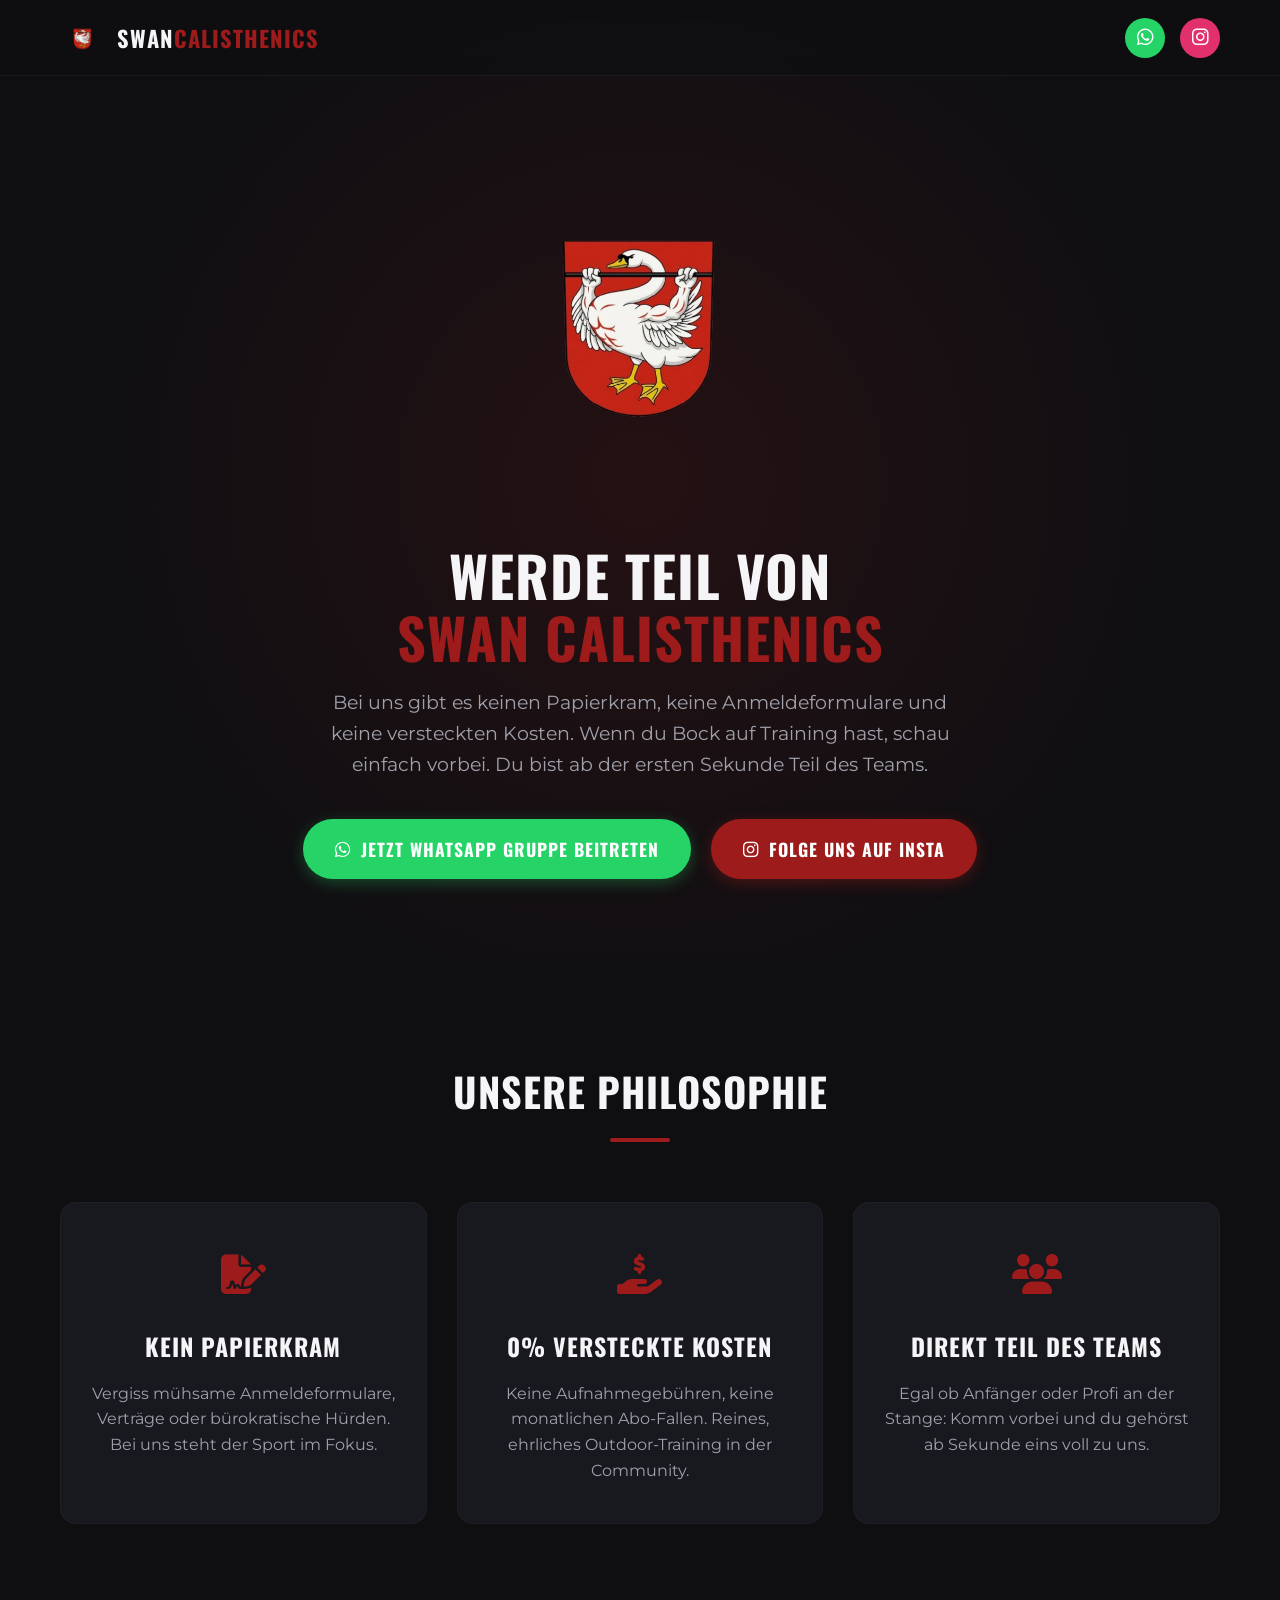
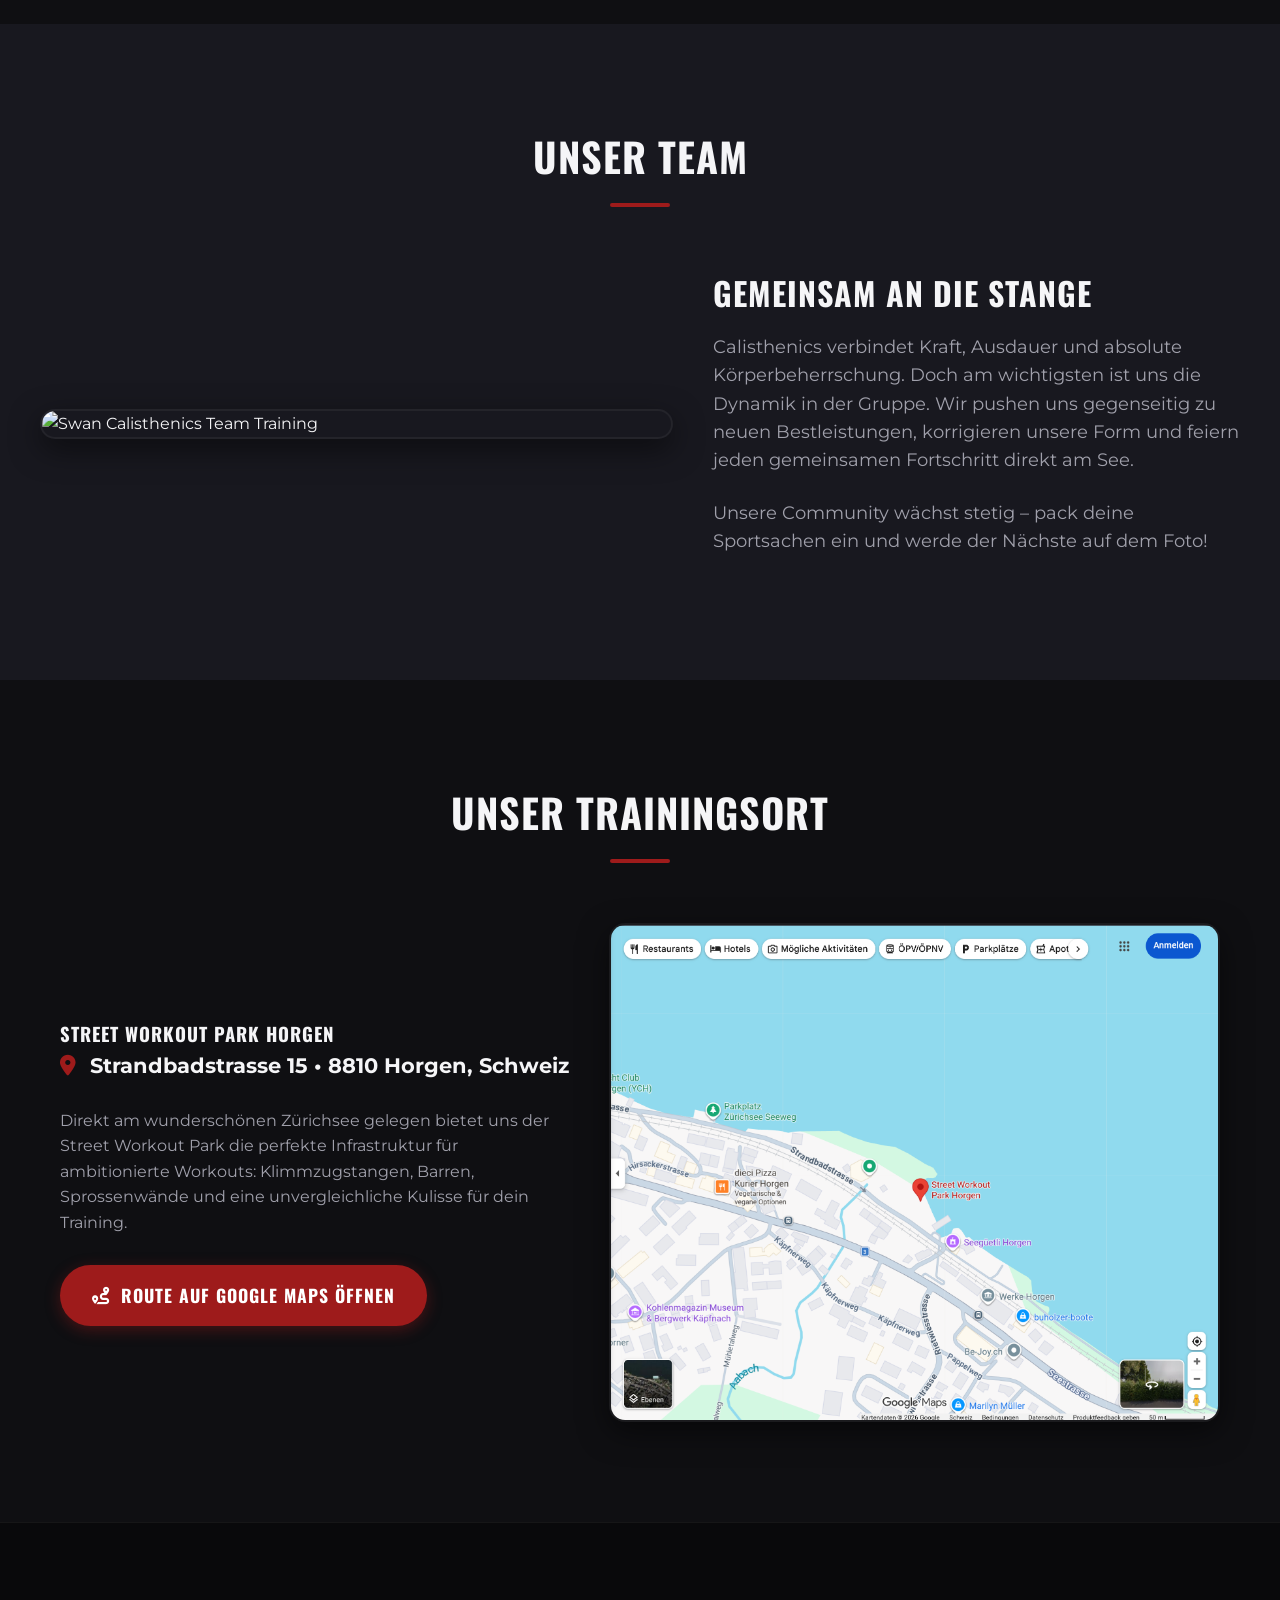
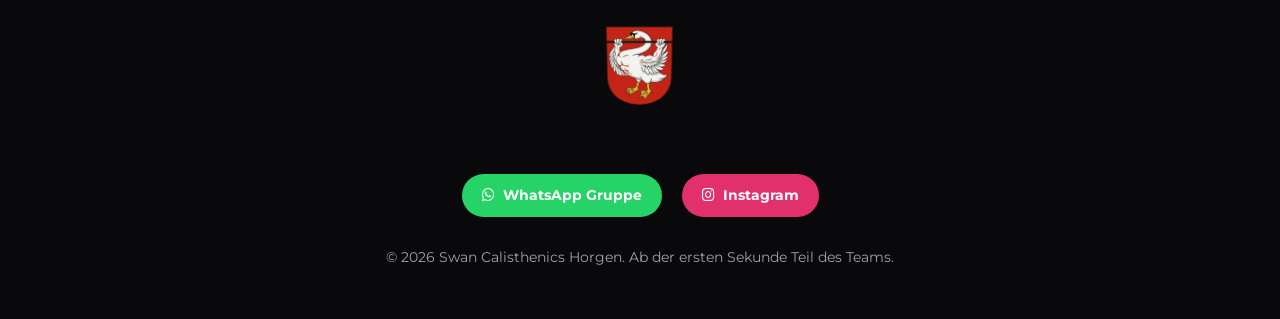
==== index.html @ 33866f47 "neue variante von KI" ====
<!DOCTYPE html>
<html lang="de">
<head>
    <meta charset="UTF-8">
    <meta name="viewport" content="width=device-width, initial-scale=1.0">
    <title>Swan Calisthenics | Horgen</title>

    <!-- Favicons & Manifest -->
    <link rel="icon" type="image/png" href="./favicon/favicon-96x96.png" sizes="96x96" />
    <link rel="icon" type="image/svg+xml" href="./favicon/favicon.svg" />
    <link rel="shortcut icon" href="./favicon/favicon.ico" />
    <link rel="apple-touch-icon" sizes="180x180" href="./favicon/apple-touch-icon.png" />
    <meta name="apple-mobile-web-app-title" content="SwCali" />
    <link rel="manifest" href="./favicon/site.webmanifest" />

    <!-- Google Fonts -->
    <link rel="preconnect" href="https://fonts.googleapis.com">
    <link rel="preconnect" href="https://fonts.gstatic.com" crossorigin>
    <link href="https://fonts.googleapis.com/css2?family=Montserrat:wght@400;700;800&family=Oswald:wght@500;700&display=swap" rel="stylesheet">

    <!-- FontAwesome for Icons -->
    <link rel="stylesheet" href="https://cdnjs.cloudflare.com/ajax/libs/font-awesome/6.4.0/css/all.min.css">

    <style>
        :root {
            --primary: #9e1b1b;
            --primary-dark: #7a1313;
            --bg-dark: #0f0f12;
            --bg-card: #18181f;
            --text-light: #f5f5f7;
            --text-muted: #a0a0ab;
            --accent-green: #25d366;
            --accent-insta: #e1306c;
        }

        * {
            box-sizing: border-box;
            margin: 0;
            padding: 0;
        }

        body {
            font-family: 'Montserrat', sans-serif;
            background-color: var(--bg-dark);
            color: var(--text-light);
            line-height: 1.6;
            overflow-x: hidden;
        }

        h1, h2, h3 {
            font-family: 'Oswald', sans-serif;
            text-transform: uppercase;
            letter-spacing: 1px;
        }

        /* Header / Navbar */
        header {
            position: fixed;
            top: 0;
            width: 100%;
            background-color: rgba(15, 15, 18, 0.95);
            backdrop-filter: blur(10px);
            z-index: 1000;
            border-bottom: 1px solid rgba(255, 255, 255, 0.05);
        }

        .nav-container {
            max-width: 1200px;
            margin: 0 auto;
            padding: 15px 20px;
            display: flex;
            justify-content: space-between;
            align-items: center;
        }

        .logo-area {
            display: flex;
            align-items: center;
            gap: 12px;
            text-decoration: none;
            color: var(--text-light);
        }

        .logo-img {
            height: 45px;
            width: 45px;
            object-fit: contain;
        }

        .logo-text {
            font-size: 1.4rem;
            font-weight: 700;
            font-family: 'Oswald', sans-serif;
            letter-spacing: 1px;
        }

        .logo-text span {
            color: var(--primary);
        }

        .social-quick-links {
            display: flex;
            gap: 15px;
        }

        .quick-btn {
            display: flex;
            align-items: center;
            justify-content: center;
            width: 40px;
            height: 40px;
            border-radius: 50%;
            color: white;
            text-decoration: none;
            font-size: 1.2rem;
            transition: transform 0.3s ease, filter 0.3s ease;
        }

        .quick-btn.wa { background-color: var(--accent-green); }
        .quick-btn.ig { background-color: var(--accent-insta); }

        .quick-btn:hover {
            transform: scale(1.1);
            filter: brightness(1.1);
        }

        /* Hero Section */
        .hero {
            position: relative;
            min-height: 100vh;
            display: flex;
            align-items: center;
            justify-content: center;
            padding: 120px 20px 80px 20px;
            background: radial-gradient(circle at center, rgba(158, 27, 27, 0.15) 0%, rgba(15, 15, 18, 1) 70%);
            text-align: center;
        }

        .hero-content {
            max-width: 900px;
            z-index: 2;
        }

        .hero-logo {
            max-width: 180px;
            margin-bottom: 25px;
            animation: fadeIn 1s ease-out;
        }

        .hero h1 {
            font-size: 3.5rem;
            line-height: 1.1;
            margin-bottom: 20px;
            font-weight: 800;
        }

        .hero h1 span {
            color: var(--primary);
            display: block;
        }

        .hero p {
            font-size: 1.2rem;
            max-width: 650px;
            margin: 0 auto 40px auto;
            color: var(--text-muted);
        }

        .cta-group {
            display: flex;
            flex-wrap: wrap;
            gap: 20px;
            justify-content: center;
        }

        .btn {
            display: inline-flex;
            align-items: center;
            gap: 10px;
            padding: 16px 32px;
            border-radius: 50px;
            font-weight: 700;
            text-transform: uppercase;
            font-family: 'Oswald', sans-serif;
            text-decoration: none;
            transition: all 0.3s ease;
            letter-spacing: 1px;
            font-size: 1.1rem;
        }

        .btn-primary {
            background-color: var(--primary);
            color: white;
            box-shadow: 0 4px 15px rgba(158, 27, 27, 0.4);
        }

        .btn-primary:hover {
            background-color: var(--primary-dark);
            transform: translateY(-2px);
            box-shadow: 0 6px 20px rgba(158, 27, 27, 0.6);
        }

        .btn-whatsapp {
            background-color: var(--accent-green);
            color: white;
            box-shadow: 0 4px 15px rgba(37, 211, 102, 0.3);
        }

        .btn-whatsapp:hover {
            background-color: #20ba56;
            transform: translateY(-2px);
            box-shadow: 0 6px 20px rgba(37, 211, 102, 0.5);
        }

        /* Philosophy / No Bullshit Section */
        .philosophy {
            max-width: 1200px;
            margin: 0 auto;
            padding: 100px 20px;
        }

        .section-title {
            text-align: center;
            font-size: 2.5rem;
            margin-bottom: 60px;
            position: relative;
        }

        .section-title::after {
            content: '';
            display: block;
            width: 60px;
            height: 4px;
            background-color: var(--primary);
            margin: 15px auto 0 auto;
            border-radius: 2px;
        }

        .grid-3 {
            display: grid;
            grid-template-columns: repeat(auto-fit, minmax(300px, 1fr));
            gap: 30px;
        }

        .card {
            background-color: var(--bg-card);
            padding: 40px 30px;
            border-radius: 16px;
            border: 1px solid rgba(255, 255, 255, 0.03);
            text-align: center;
            transition: transform 0.3s ease, border-color 0.3s ease;
        }

        .card:hover {
            transform: translateY(-5px);
            border-color: rgba(158, 27, 27, 0.3);
        }

        .card-icon {
            font-size: 2.5rem;
            color: var(--primary);
            margin-bottom: 20px;
        }

        .card h3 {
            font-size: 1.5rem;
            margin-bottom: 15px;
        }

        .card p {
            color: var(--text-muted);
        }

        /* Team Section */
        .team-section {
            background-color: var(--bg-card);
            padding: 100px 20px;
        }

        .team-container {
            max-width: 1200px;
            margin: 0 auto;
        }

        .team-wrapper {
            display: grid;
            grid-template-columns: 1fr;
            gap: 40px;
            align-items: center;
        }

        @media (min-width: 768px) {
            .team-wrapper {
                grid-template-columns: 1.2fr 1fr;
            }
        }

        .team-image-container {
            border-radius: 16px;
            overflow: hidden;
            box-shadow: 0 10px 30px rgba(0,0,0,0.5);
            border: 2px solid rgba(255,255,255,0.05);
        }

        .team-image {
            width: 100%;
            height: auto;
            display: block;
            transition: transform 0.5s ease;
        }

        .team-image-container:hover .team-image {
            transform: scale(1.02);
        }

        .team-info h3 {
            font-size: 2rem;
            margin-bottom: 15px;
            color: var(--text-light);
        }

        .team-info p {
            color: var(--text-muted);
            margin-bottom: 25px;
            font-size: 1.1rem;
        }

        /* Location Section */
        .location-section {
            max-width: 1200px;
            margin: 0 auto;
            padding: 100px 20px;
        }

        .location-wrapper {
            display: grid;
            grid-template-columns: 1fr;
            gap: 40px;
            align-items: center;
        }

        @media (min-width: 768px) {
            .location-wrapper {
                grid-template-columns: 1fr 1.2fr;
            }
        }

        .location-info .address {
            font-size: 1.3rem;
            margin-bottom: 25px;
            font-weight: 700;
            color: var(--text-light);
        }

        .location-info p {
            color: var(--text-muted);
            margin-bottom: 30px;
        }

        .map-container {
            border-radius: 16px;
            overflow: hidden;
            box-shadow: 0 10px 30px rgba(0,0,0,0.5);
            border: 2px solid rgba(255,255,255,0.05);
        }

        .map-img {
            width: 100%;
            height: auto;
            display: block;
        }

        /* Footer */
        footer {
            background-color: #09090b;
            padding: 50px 20px;
            text-align: center;
            border-top: 1px solid rgba(255, 255, 255, 0.05);
        }

        .footer-content {
            max-width: 600px;
            margin: 0 auto;
        }

        .footer-logo {
            max-width: 80px;
            margin-bottom: 20px;
        }

        .footer-socials {
            display: flex;
            justify-content: center;
            gap: 20px;
            margin-bottom: 30px;
        }

        .footer-social-btn {
            display: inline-flex;
            align-items: center;
            gap: 8px;
            padding: 10px 20px;
            border-radius: 30px;
            color: white;
            text-decoration: none;
            font-weight: 700;
            font-size: 0.9rem;
            transition: transform 0.3s ease;
        }

        .footer-social-btn.wa { background-color: var(--accent-green); }
        .footer-social-btn.ig { background-color: var(--accent-insta); }

        .footer-social-btn:hover {
            transform: translateY(-3px);
        }

        .copy {
            font-size: 0.85rem;
            color: var(--text-muted);
        }

        /* Animations */
        @keyframes fadeIn {
            from { opacity: 0; transform: translateY(20px); }
            to { opacity: 1; transform: translateY(0); }
        }

        /* Responsive Fixes */
        @media (max-width: 768px) {
            .hero h1 { font-size: 2.5rem; }
            .section-title { font-size: 2rem; }
        }
    </style>
</head>
<body>

<!-- Header -->
<header>
    <div class="nav-container">
        <a href="#" class="logo-area">
            <img src="logo.png" alt="Swan Calisthenics Logo" class="logo-img">
            <div class="logo-text">SWAN<span>CALISTHENICS</span></div>
        </a>
        <div class="social-quick-links">
            <a href="https://chat.whatsapp.com/Lu1Yxhse5a75IWVzupbcaQ?mode=gi_t" target="_blank" class="quick-btn wa" title="WhatsApp Gruppe"><i class="fab fa-whatsapp"></i></a>
            <a href="https://www.instagram.com/swancalisthenics/" target="_blank" class="quick-btn ig" title="Instagram"><i class="fab fa-instagram"></i></a>
        </div>
    </div>
</header>

<!-- Hero Section -->
<section class="hero">
    <div class="hero-content">
        <img src="logo.png" alt="Swan Calisthenics Big Logo" class="hero-logo">
        <h1>WERDE TEIL VON <span>SWAN CALISTHENICS</span></h1>
        <p>Bei uns gibt es keinen Papierkram, keine Anmeldeformulare und keine versteckten Kosten. Wenn du Bock auf Training hast, schau einfach vorbei. Du bist ab der ersten Sekunde Teil des Teams.</p>
        <div class="cta-group">
            <a href="https://chat.whatsapp.com/Lu1Yxhse5a75IWVzupbcaQ?mode=gi_t" target="_blank" class="btn btn-whatsapp">
                <i class="fab fa-whatsapp"></i> Jetzt WhatsApp Gruppe beitreten
            </a>
            <a href="https://www.instagram.com/swancalisthenics/" target="_blank" class="btn btn-primary">
                <i class="fab fa-instagram"></i> Folge uns auf Insta
            </a>
        </div>
    </div>
</section>

<!-- Philosophy Cards -->
<section class="philosophy">
    <h2 class="section-title">Unsere Philosophie</h2>
    <div class="grid-3">
        <div class="card">
            <div class="card-icon"><i class="fas fa-file-signature"></i></div>
            <h3>Kein Papierkram</h3>
            <p>Vergiss mühsame Anmeldeformulare, Verträge oder bürokratische Hürden. Bei uns steht der Sport im Fokus.</p>
        </div>
        <div class="card">
            <div class="card-icon"><i class="fas fa-hand-holding-usd"></i></div>
            <h3>0% Versteckte Kosten</h3>
            <p>Keine Aufnahmegebühren, keine monatlichen Abo-Fallen. Reines, ehrliches Outdoor-Training in der Community.</p>
        </div>
        <div class="card">
            <div class="card-icon"><i class="fas fa-users"></i></div>
            <h3>Direkt Teil des Teams</h3>
            <p>Egal ob Anfänger oder Profi an der Stange: Komm vorbei und du gehörst ab Sekunde eins voll zu uns.</p>
        </div>
    </div>
</section>

<!-- Team Section -->
<section class="team-section">
    <div class="team-container">
        <h2 class="section-title">Unser Team</h2>
        <div class="wrapper team-wrapper">
            <div class="team-image-container">
                <img src="team.jpg" alt="Swan Calisthenics Team Training" class="team-image">
            </div>
            <div class="team-info">
                <h3>Gemeinsam an die Stange</h3>
                <p>Calisthenics verbindet Kraft, Ausdauer und absolute Körperbeherrschung. Doch am wichtigsten ist uns die Dynamik in der Gruppe. Wir pushen uns gegenseitig zu neuen Bestleistungen, korrigieren unsere Form und feiern jeden gemeinsamen Fortschritt direkt am See.</p>
                <p>Unsere Community wächst stetig – pack deine Sportsachen ein und werde der Nächste auf dem Foto!</p>
            </div>
        </div>
    </div>
</section>

<!-- Location Section -->
<section class="location-section">
    <h2 class="section-title">Unser Trainingsort</h2>
    <div class="wrapper location-wrapper">
        <div class="location-info">
            <h3>Street Workout Park Horgen</h3>
            <div class="address">
                <i class="fas fa-map-marker-alt" style="color: var(--primary); margin-right: 8px;"></i>
                Strandbadstrasse 15 &bull; 8810 Horgen, Schweiz
            </div>
            <p>Direkt am wunderschönen Zürichsee gelegen bietet uns der Street Workout Park die perfekte Infrastruktur für ambitionierte Workouts: Klimmzugstangen, Barren, Sprossenwände und eine unvergleichliche Kulisse für dein Training.</p>
            <a href="https://www.google.com/maps/place/Street+Workout+Park+Horgen/@47.2541732,8.6165958,17z/data=!4m15!1m8!3m7!1s0x479aaf3b1b62aa53:0xa64a71ccf0b4c877!2sStrandbadstrasse+15,+8810+Horgen!3b1!8m2!3d47.2541732!4d8.6191707!16s%2Fg%2F11l5ctrt_m!3m5!1s0x479aaf08d4d55a3b:0x863b5656ab24df11!8m2!3d47.2547179!4d8.618362!16s%2Fg%2F11p0zz1dj7?entry=ttu&g_ep=EgoyMDI2MDYwMS4wIKXMDSoASAFQAw%3D%3D" target="_blank" class="btn btn-primary">
                <i class="fas fa-route"></i> Route auf Google Maps öffnen
            </a>
        </div>
        <div class="map-container">
            <img src="standort.png" alt="Street Workout Park Horgen Map Standort" class="map-img">
        </div>
    </div>
</section>

<!-- Footer -->
<footer>
    <div class="footer-content">
        <img src="logo.png" alt="Swan Calisthenics Footer Logo" class="footer-logo">
        <div class="footer-socials">
            <a href="https://chat.whatsapp.com/Lu1Yxhse5a75IWVzupbcaQ?mode=gi_t" target="_blank" class="footer-social-btn wa">
                <i class="fab fa-whatsapp"></i> WhatsApp Gruppe
            </a>
            <a href="https://www.instagram.com/swancalisthenics/" target="_blank" class="footer-social-btn ig">
                <i class="fab fa-instagram"></i> Instagram
            </a>
        </div>
        <p class="copy">&copy; 2026 Swan Calisthenics Horgen. Ab der ersten Sekunde Teil des Teams.</p>
    </div>
</footer>

</body>
</html>
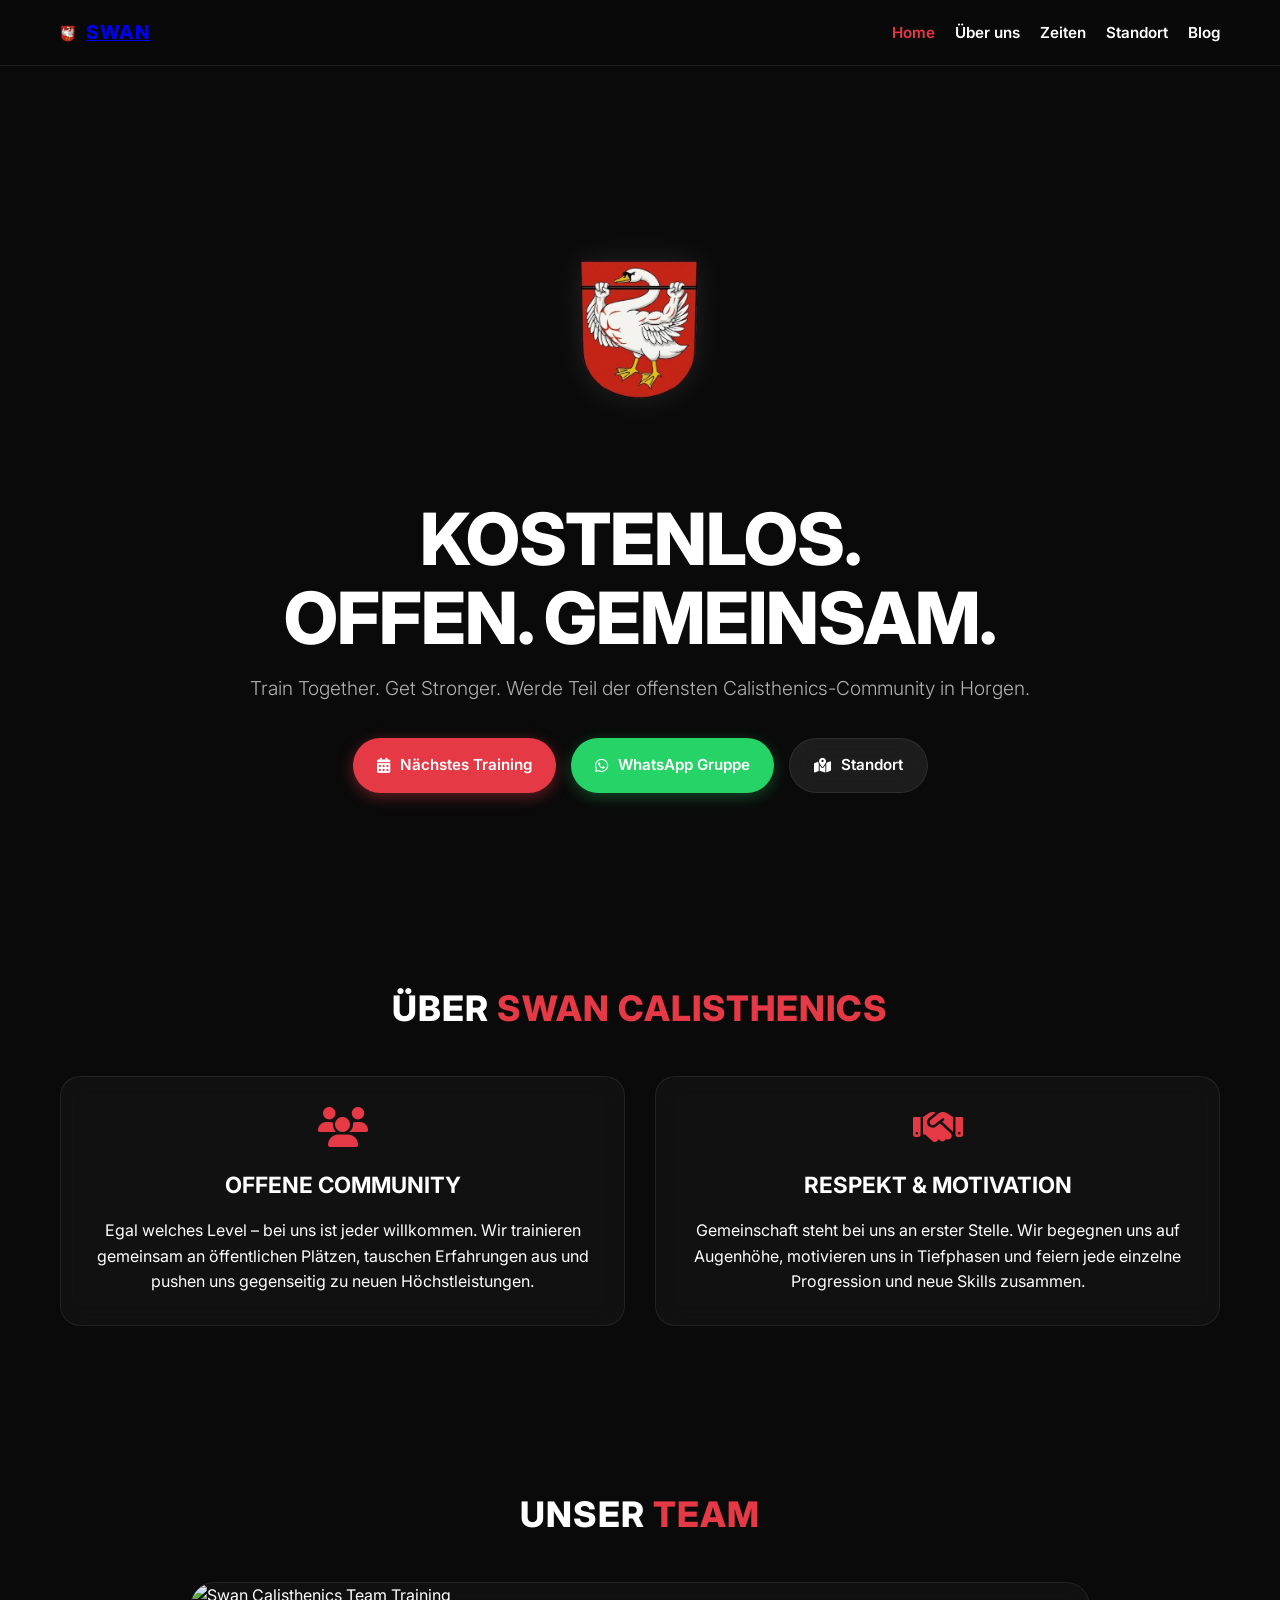
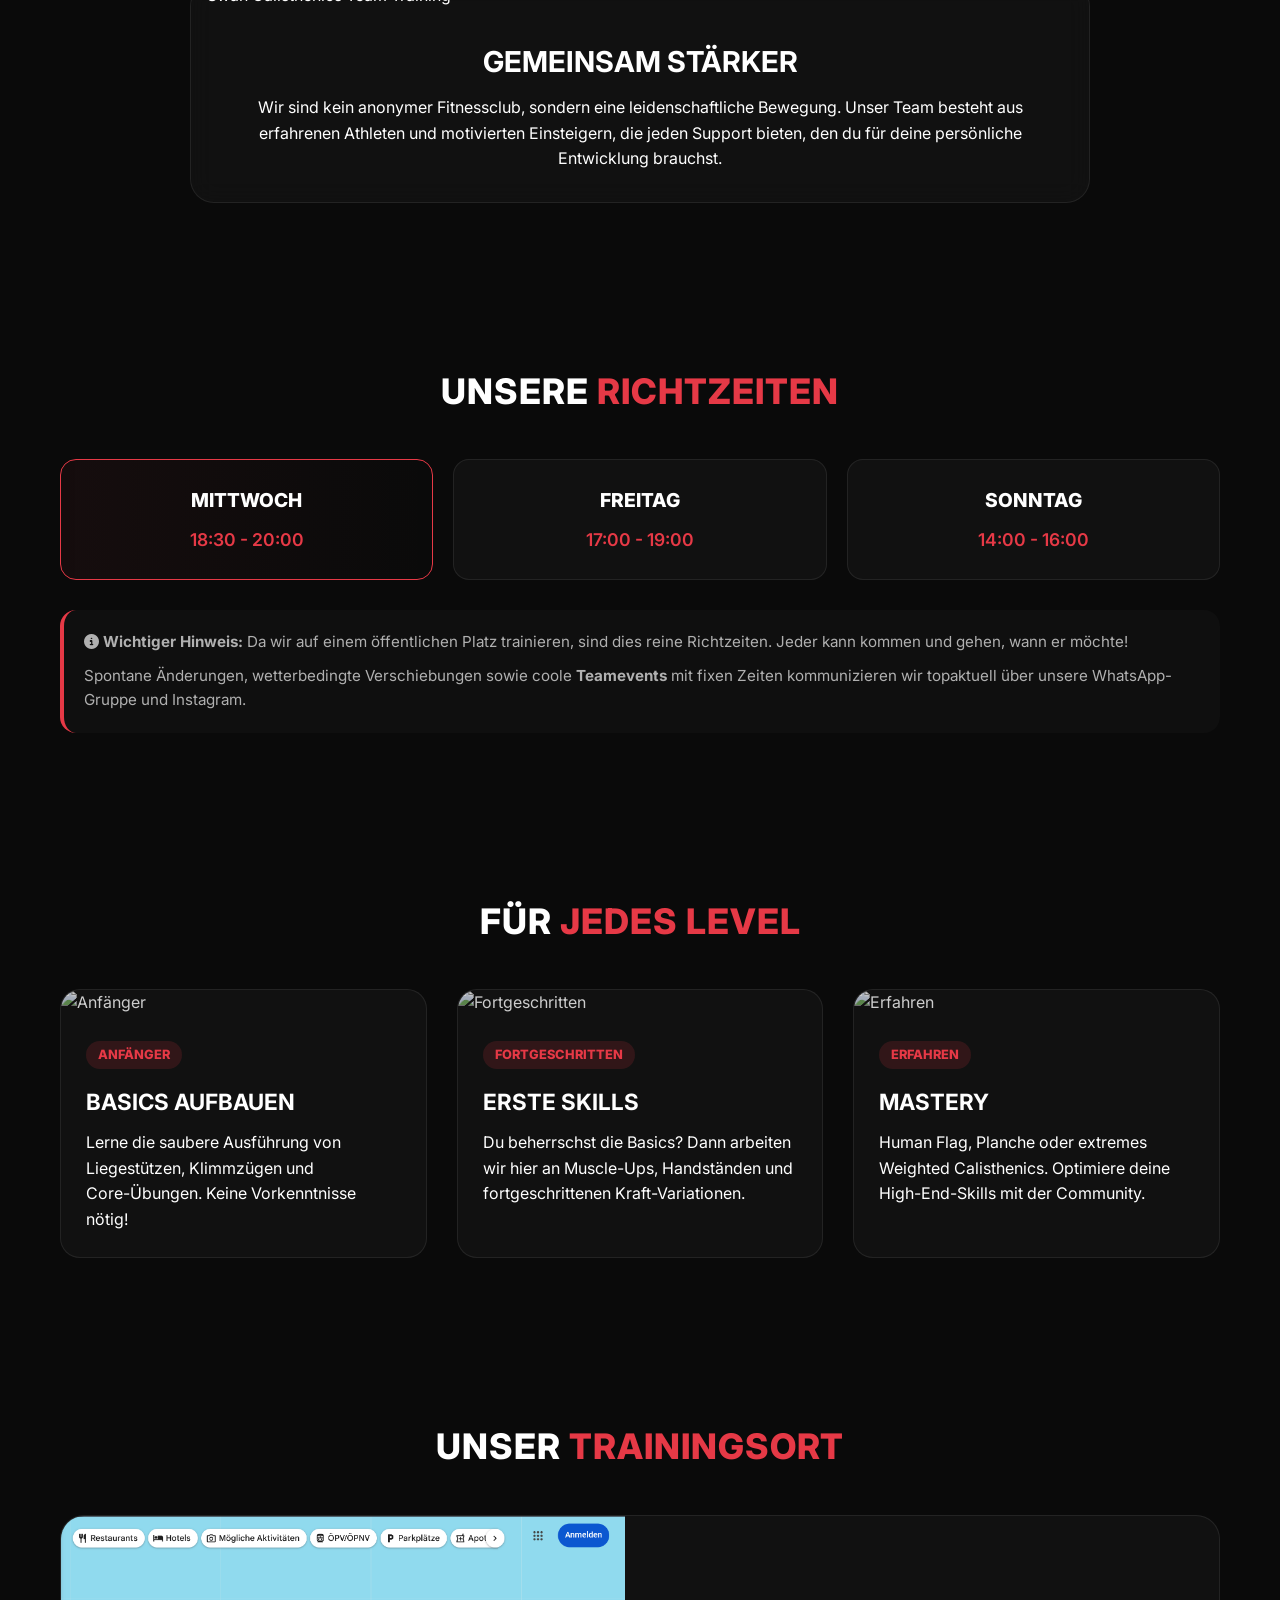
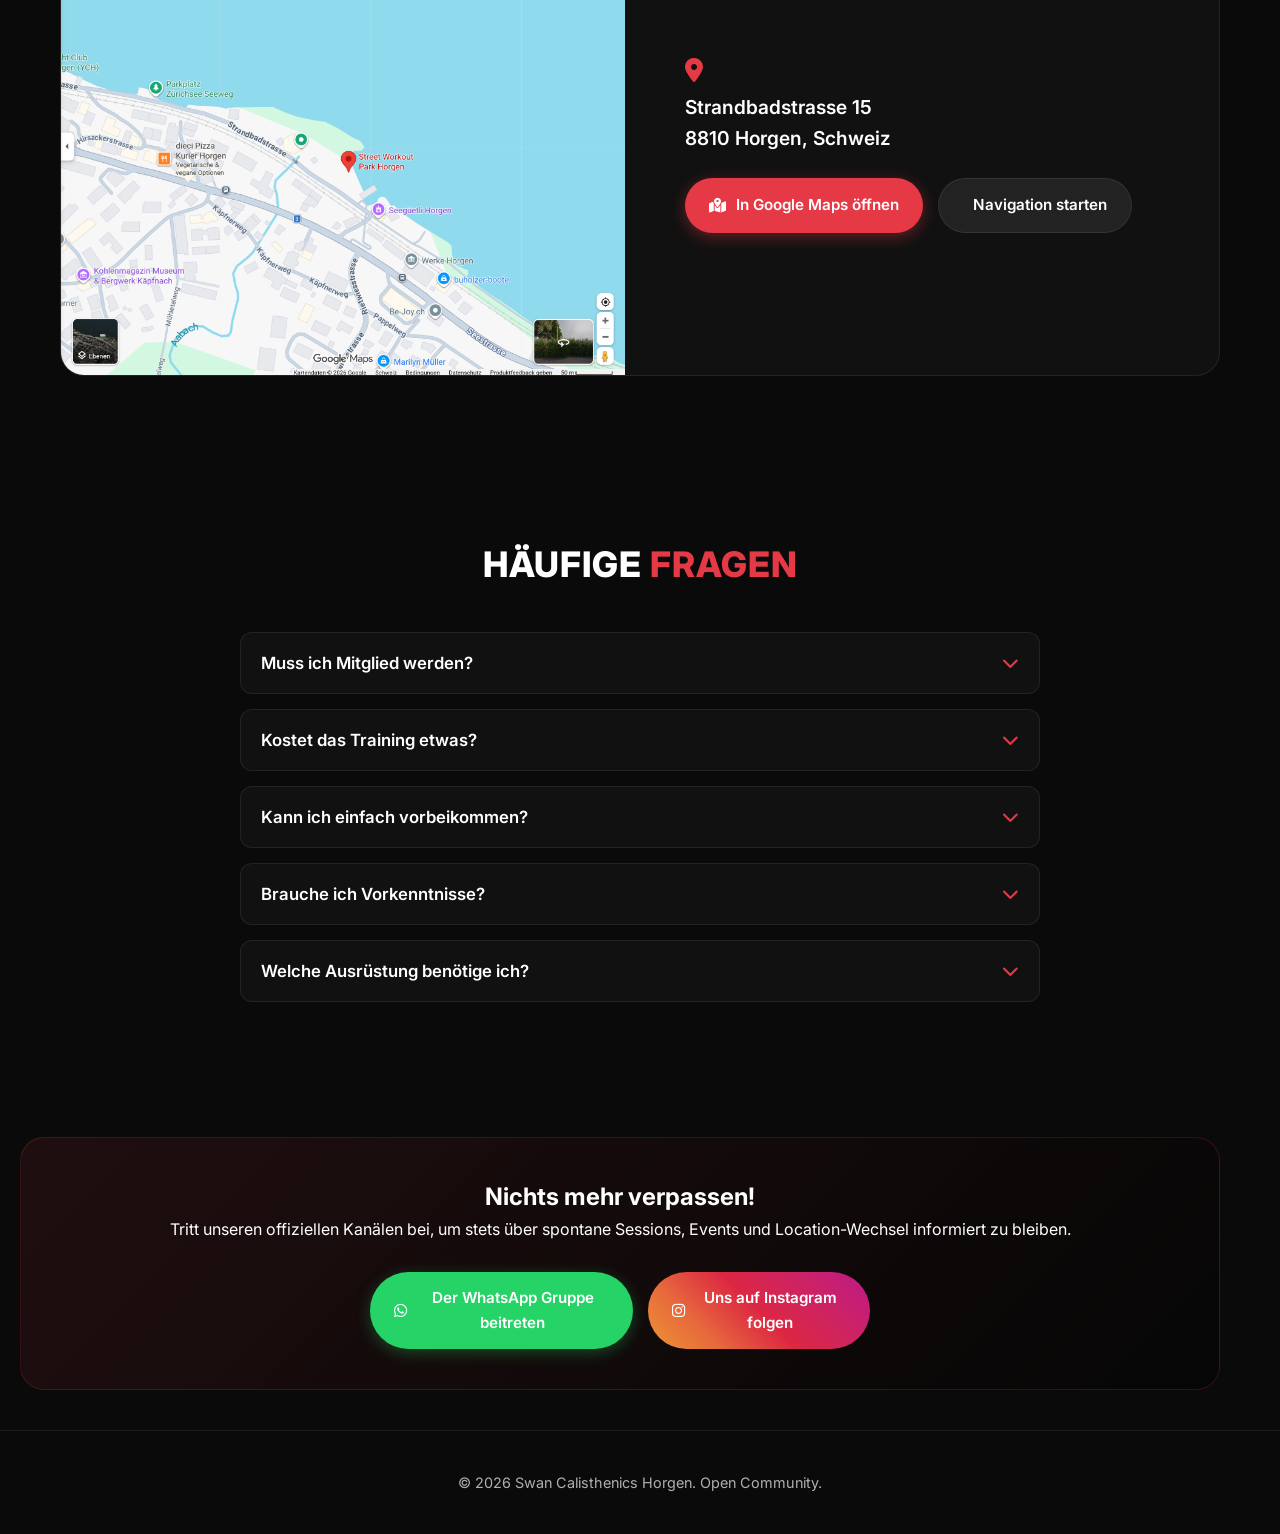
==== commit 2ccf3cbf: "neue variante von KI dieses mal mit einem ausgefeilten Prompt" ====
--- a/index.html
+++ b/index.html
@@ -4,8 +4,10 @@
     <meta charset="UTF-8">
     <meta name="viewport" content="width=device-width, initial-scale=1.0">
     <title>Swan Calisthenics | Horgen</title>
-
-    <!-- Favicons & Manifest -->
+    <!-- Google Fonts & FontAwesome Icons -->
+    <link href="https://fonts.googleapis.com/css2?family=Inter:wght@300;400;600;800&display=swap" rel="stylesheet">
+    <link rel="stylesheet" href="https://cdnjs.cloudflare.com/ajax/libs/font-awesome/6.4.0/css/all.min.css">
+    <title>Swan Calisthenics | Dein Outdoor-Training</title>
     <link rel="icon" type="image/png" href="./favicon/favicon-96x96.png" sizes="96x96" />
     <link rel="icon" type="image/svg+xml" href="./favicon/favicon.svg" />
     <link rel="shortcut icon" href="./favicon/favicon.ico" />
@@ -13,534 +15,892 @@
     <meta name="apple-mobile-web-app-title" content="SwCali" />
     <link rel="manifest" href="./favicon/site.webmanifest" />
 
-    <!-- Google Fonts -->
-    <link rel="preconnect" href="https://fonts.googleapis.com">
-    <link rel="preconnect" href="https://fonts.gstatic.com" crossorigin>
-    <link href="https://fonts.googleapis.com/css2?family=Montserrat:wght@400;700;800&family=Oswald:wght@500;700&display=swap" rel="stylesheet">
-
-    <!-- FontAwesome for Icons -->
-    <link rel="stylesheet" href="https://cdnjs.cloudflare.com/ajax/libs/font-awesome/6.4.0/css/all.min.css">
-
     <style>
         :root {
-            --primary: #9e1b1b;
-            --primary-dark: #7a1313;
-            --bg-dark: #0f0f12;
-            --bg-card: #18181f;
-            --text-light: #f5f5f7;
-            --text-muted: #a0a0ab;
-            --accent-green: #25d366;
-            --accent-insta: #e1306c;
+            --bg-dark: #0a0a0a;
+            --bg-card: rgba(255, 255, 255, 0.03);
+            --border-glass: rgba(255, 255, 255, 0.08);
+            --accent-red: #e63946;
+            --accent-red-hover: #ff4d5a;
+            --text-light: #ffffff;
+            --text-gray: #b0b0b0;
+            --glass-blur: blur(12px);
         }
 
         * {
-            box-sizing: border-box;
             margin: 0;
             padding: 0;
+            box-sizing: border-box;
+            font-family: 'Inter', sans-serif;
+            scroll-behavior: smooth;
+            -webkit-tap-highlight-color: transparent;
         }
 
         body {
-            font-family: 'Montserrat', sans-serif;
             background-color: var(--bg-dark);
             color: var(--text-light);
             line-height: 1.6;
             overflow-x: hidden;
         }
 
-        h1, h2, h3 {
-            font-family: 'Oswald', sans-serif;
-            text-transform: uppercase;
-            letter-spacing: 1px;
-        }
-
-        /* Header / Navbar */
-        header {
+        /* --- STICKY NAVIGATION --- */
+        .navbar {
             position: fixed;
             top: 0;
             width: 100%;
-            background-color: rgba(15, 15, 18, 0.95);
-            backdrop-filter: blur(10px);
             z-index: 1000;
-            border-bottom: 1px solid rgba(255, 255, 255, 0.05);
+            background: rgba(10, 10, 10, 0.75);
+            backdrop-filter: var(--glass-blur);
+            -webkit-backdrop-filter: var(--glass-blur);
+            border-bottom: 1px solid var(--border-glass);
+            transition: all 0.3s ease;
         }
 
         .nav-container {
+            display: flex;
+            justify-content: space-between;
+            align-items: center;
+            padding: 15px 20px;
             max-width: 1200px;
             margin: 0 auto;
-            padding: 15px 20px;
-            display: flex;
-            justify-content: space-between;
+        }
+
+        .nav-logo {
+            display: flex;
             align-items: center;
-        }
-
-        .logo-area {
-            display: flex;
-            align-items: center;
-            gap: 12px;
+            gap: 10px;
+            font-weight: 800;
+            font-size: 1.2rem;
+            letter-spacing: 1px;
+            text-transform: uppercase;
+        }
+
+        .nav-logo img {
+            height: 35px;
+            width: auto;
+        }
+
+        .nav-menu {
+            display: flex;
+            gap: 20px;
+            list-style: none;
+        }
+
+        .nav-menu a {
+            color: var(--text-light);
             text-decoration: none;
-            color: var(--text-light);
-        }
-
-        .logo-img {
-            height: 45px;
-            width: 45px;
-            object-fit: contain;
-        }
-
-        .logo-text {
-            font-size: 1.4rem;
-            font-weight: 700;
-            font-family: 'Oswald', sans-serif;
+            font-size: 0.95rem;
+            font-weight: 600;
+            transition: color 0.3s;
+        }
+
+        .nav-menu a:hover, .nav-menu a.active {
+            color: var(--accent-red);
+        }
+
+        /* Mobil-Menu Toggle */
+        .menu-toggle {
+            display: none;
+            font-size: 1.5rem;
+            cursor: pointer;
+        }
+
+        /* --- GLOBAL BENEFITS / LAYOUT --- */
+        section {
+            padding: 80px 20px;
+            max-width: 1200px;
+            margin: 0 auto;
+        }
+
+        .section-title {
+            font-size: 2.2rem;
+            font-weight: 800;
+            text-transform: uppercase;
+            text-align: center;
+            margin-bottom: 40px;
             letter-spacing: 1px;
         }
 
-        .logo-text span {
-            color: var(--primary);
-        }
-
-        .social-quick-links {
-            display: flex;
-            gap: 15px;
-        }
-
-        .quick-btn {
-            display: flex;
+        .section-title span {
+            color: var(--accent-red);
+        }
+
+        /* Buttons */
+        .btn {
+            display: inline-flex;
             align-items: center;
             justify-content: center;
-            width: 40px;
-            height: 40px;
-            border-radius: 50%;
+            gap: 10px;
+            padding: 14px 24px;
+            border-radius: 50px;
+            font-weight: 600;
+            text-decoration: none;
+            transition: all 0.3s ease;
+            font-size: 0.95rem;
+            border: none;
+            cursor: pointer;
+            width: 100%; /* Mobile First */
+        }
+
+        @media (min-width: 768px) {
+            .btn { width: auto; }
+        }
+
+        .btn-primary {
+            background: var(--accent-red);
             color: white;
-            text-decoration: none;
-            font-size: 1.2rem;
-            transition: transform 0.3s ease, filter 0.3s ease;
-        }
-
-        .quick-btn.wa { background-color: var(--accent-green); }
-        .quick-btn.ig { background-color: var(--accent-insta); }
-
-        .quick-btn:hover {
-            transform: scale(1.1);
-            filter: brightness(1.1);
-        }
-
-        /* Hero Section */
+            box-shadow: 0 4px 15px rgba(230, 57, 70, 0.4);
+        }
+
+        .btn-primary:hover {
+            background: var(--accent-red-hover);
+            transform: translateY(-2px);
+        }
+
+        .btn-secondary {
+            background: rgba(255, 255, 255, 0.08);
+            color: white;
+            border: 1px solid var(--border-glass);
+            backdrop-filter: var(--glass-blur);
+        }
+
+        .btn-secondary:hover {
+            background: rgba(255, 255, 255, 0.15);
+            transform: translateY(-2px);
+        }
+
+        .btn-whatsapp {
+            background: #25D366;
+            color: white;
+            box-shadow: 0 4px 15px rgba(37, 211, 102, 0.3);
+        }
+        .btn-whatsapp:hover {
+            background: #20ba5a;
+            transform: translateY(-2px);
+        }
+
+        /* --- HERO SECTION --- */
         .hero {
             position: relative;
             min-height: 100vh;
             display: flex;
             align-items: center;
             justify-content: center;
-            padding: 120px 20px 80px 20px;
-            background: radial-gradient(circle at center, rgba(158, 27, 27, 0.15) 0%, rgba(15, 15, 18, 1) 70%);
             text-align: center;
+            padding: 120px 20px 60px 20px;
+            background: linear-gradient(rgba(10,10,10,0.6), rgba(10,10,10,0.9)), url('training-bg.jpg') center/cover no-repeat fixed;
         }
 
         .hero-content {
-            max-width: 900px;
+            max-width: 800px;
             z-index: 2;
         }
 
         .hero-logo {
-            max-width: 180px;
-            margin-bottom: 25px;
-            animation: fadeIn 1s ease-out;
+            max-width: 140px;
+            height: auto;
+            margin-bottom: 20px;
+            filter: drop-shadow(0 0 15px rgba(255,255,255,0.1));
         }
 
         .hero h1 {
-            font-size: 3.5rem;
+            font-size: 2.8rem;
+            font-weight: 800;
+            text-transform: uppercase;
             line-height: 1.1;
-            margin-bottom: 20px;
-            font-weight: 800;
-        }
-
-        .hero h1 span {
-            color: var(--primary);
-            display: block;
+            margin-bottom: 15px;
+            letter-spacing: -1px;
         }
 
         .hero p {
             font-size: 1.2rem;
-            max-width: 650px;
-            margin: 0 auto 40px auto;
-            color: var(--text-muted);
-        }
-
-        .cta-group {
-            display: flex;
-            flex-wrap: wrap;
-            gap: 20px;
-            justify-content: center;
-        }
-
-        .btn {
-            display: inline-flex;
-            align-items: center;
-            gap: 10px;
-            padding: 16px 32px;
-            border-radius: 50px;
-            font-weight: 700;
-            text-transform: uppercase;
-            font-family: 'Oswald', sans-serif;
-            text-decoration: none;
-            transition: all 0.3s ease;
-            letter-spacing: 1px;
-            font-size: 1.1rem;
-        }
-
-        .btn-primary {
-            background-color: var(--primary);
-            color: white;
-            box-shadow: 0 4px 15px rgba(158, 27, 27, 0.4);
-        }
-
-        .btn-primary:hover {
-            background-color: var(--primary-dark);
-            transform: translateY(-2px);
-            box-shadow: 0 6px 20px rgba(158, 27, 27, 0.6);
-        }
-
-        .btn-whatsapp {
-            background-color: var(--accent-green);
-            color: white;
-            box-shadow: 0 4px 15px rgba(37, 211, 102, 0.3);
-        }
-
-        .btn-whatsapp:hover {
-            background-color: #20ba56;
-            transform: translateY(-2px);
-            box-shadow: 0 6px 20px rgba(37, 211, 102, 0.5);
-        }
-
-        /* Philosophy / No Bullshit Section */
-        .philosophy {
-            max-width: 1200px;
+            color: var(--text-gray);
+            margin-bottom: 35px;
+            font-weight: 300;
+        }
+
+        .hero-ctas {
+            display: flex;
+            flex-direction: column;
+            gap: 15px;
+            width: 100%;
+            max-width: 400px;
             margin: 0 auto;
-            padding: 100px 20px;
-        }
-
-        .section-title {
-            text-align: center;
-            font-size: 2.5rem;
-            margin-bottom: 60px;
-            position: relative;
-        }
-
-        .section-title::after {
-            content: '';
-            display: block;
-            width: 60px;
-            height: 4px;
-            background-color: var(--primary);
-            margin: 15px auto 0 auto;
-            border-radius: 2px;
-        }
-
-        .grid-3 {
-            display: grid;
-            grid-template-columns: repeat(auto-fit, minmax(300px, 1fr));
-            gap: 30px;
-        }
-
-        .card {
-            background-color: var(--bg-card);
-            padding: 40px 30px;
-            border-radius: 16px;
-            border: 1px solid rgba(255, 255, 255, 0.03);
-            text-align: center;
-            transition: transform 0.3s ease, border-color 0.3s ease;
-        }
-
-        .card:hover {
-            transform: translateY(-5px);
-            border-color: rgba(158, 27, 27, 0.3);
-        }
-
-        .card-icon {
-            font-size: 2.5rem;
-            color: var(--primary);
-            margin-bottom: 20px;
-        }
-
-        .card h3 {
-            font-size: 1.5rem;
-            margin-bottom: 15px;
-        }
-
-        .card p {
-            color: var(--text-muted);
-        }
-
-        /* Team Section */
-        .team-section {
-            background-color: var(--bg-card);
-            padding: 100px 20px;
-        }
-
-        .team-container {
-            max-width: 1200px;
-            margin: 0 auto;
-        }
-
-        .team-wrapper {
+        }
+
+        @media (min-width: 768px) {
+            .hero h1 { font-size: 4.5rem; }
+            .hero-ctas {
+                flex-direction: row;
+                max-width: 100%;
+                justify-content: center;
+            }
+        }
+
+        /* --- ÜBER UNS --- */
+        .about-grid {
             display: grid;
             grid-template-columns: 1fr;
-            gap: 40px;
-            align-items: center;
+            gap: 30px;
+        }
+
+        .about-card {
+            background: var(--bg-card);
+            border: 1px solid var(--border-glass);
+            border-radius: 20px;
+            padding: 30px;
+            backdrop-filter: var(--glass-blur);
+            -webkit-backdrop-filter: var(--glass-blur);
+            text-align: center;
+        }
+
+        .about-card i {
+            font-size: 2.5rem;
+            color: var(--accent-red);
+            margin-bottom: 20px;
+        }
+
+        .about-card h3 {
+            font-size: 1.4rem;
+            margin-bottom: 15px;
+            text-transform: uppercase;
         }
 
         @media (min-width: 768px) {
-            .team-wrapper {
-                grid-template-columns: 1.2fr 1fr;
-            }
-        }
-
-        .team-image-container {
-            border-radius: 16px;
+            .about-grid { grid-template-columns: repeat(2, 1fr); }
+        }
+
+        /* --- TEAM --- */
+        .team-container {
+            background: var(--bg-card);
+            border: 1px solid var(--border-glass);
+            border-radius: 24px;
             overflow: hidden;
-            box-shadow: 0 10px 30px rgba(0,0,0,0.5);
-            border: 2px solid rgba(255,255,255,0.05);
+            backdrop-filter: var(--glass-blur);
+            max-width: 900px;
+            margin: 0 auto;
+        }
+
+        .team-image-wrapper {
+            width: 100%;
+            position: relative;
         }
 
         .team-image {
             width: 100%;
             height: auto;
             display: block;
-            transition: transform 0.5s ease;
-        }
-
-        .team-image-container:hover .team-image {
-            transform: scale(1.02);
-        }
-
-        .team-info h3 {
-            font-size: 2rem;
-            margin-bottom: 15px;
-            color: var(--text-light);
-        }
-
-        .team-info p {
-            color: var(--text-muted);
-            margin-bottom: 25px;
-            font-size: 1.1rem;
-        }
-
-        /* Location Section */
-        .location-section {
-            max-width: 1200px;
-            margin: 0 auto;
-            padding: 100px 20px;
-        }
-
-        .location-wrapper {
+            object-fit: cover;
+        }
+
+        .team-details {
+            padding: 30px;
+            text-align: center;
+        }
+
+        .team-details h3 {
+            font-size: 1.8rem;
+            margin-bottom: 10px;
+            text-transform: uppercase;
+        }
+
+        /* --- TRAININGSZEITEN --- */
+        .times-grid {
             display: grid;
             grid-template-columns: 1fr;
-            gap: 40px;
+            gap: 20px;
+            margin-bottom: 30px;
+        }
+
+        .time-card {
+            background: var(--bg-card);
+            border: 1px solid var(--border-glass);
+            border-radius: 16px;
+            padding: 25px;
+            display: flex;
+            justify-content: space-between;
             align-items: center;
         }
 
+        .time-card.highlight {
+            border-color: var(--accent-red);
+            background: linear-gradient(90deg, rgba(230,57,70,0.05), transparent);
+        }
+
+        .day-name {
+            font-size: 1.2rem;
+            font-weight: 800;
+            text-transform: uppercase;
+        }
+
+        .time-hours {
+            font-size: 1.1rem;
+            font-weight: 600;
+            color: var(--accent-red);
+        }
+
+        .times-info {
+            background: rgba(255,255,255,0.02);
+            border-radius: 16px;
+            padding: 20px;
+            border-left: 4px solid var(--accent-red);
+            font-size: 0.95rem;
+            color: var(--text-gray);
+        }
+
+        .times-info p { margin-bottom: 10px; }
+        .times-info p:last-child { margin-bottom: 0; }
+
         @media (min-width: 768px) {
-            .location-wrapper {
-                grid-template-columns: 1fr 1.2fr;
-            }
-        }
-
-        .location-info .address {
-            font-size: 1.3rem;
-            margin-bottom: 25px;
-            font-weight: 700;
-            color: var(--text-light);
-        }
-
-        .location-info p {
-            color: var(--text-muted);
-            margin-bottom: 30px;
-        }
-
-        .map-container {
-            border-radius: 16px;
+            .times-grid { grid-template-columns: repeat(3, 1fr); }
+            .time-card { flex-direction: column; text-align: center; gap: 10px; }
+        }
+
+        /* --- LEVEL SECTION --- */
+        .level-grid {
+            display: grid;
+            grid-template-columns: 1fr;
+            gap: 30px;
+        }
+
+        .level-card {
+            background: var(--bg-card);
+            border: 1px solid var(--border-glass);
+            border-radius: 20px;
             overflow: hidden;
-            box-shadow: 0 10px 30px rgba(0,0,0,0.5);
-            border: 2px solid rgba(255,255,255,0.05);
+            transition: transform 0.3s;
+        }
+
+        .level-img {
+            width: 100%;
+            height: 200px;
+            object-fit: cover;
+            filter: grayscale(40%) brightness(80%);
+        }
+
+        .level-content {
+            padding: 25px;
+        }
+
+        .level-badge {
+            display: inline-block;
+            padding: 4px 12px;
+            background: rgba(230, 57, 70, 0.15);
+            color: var(--accent-red);
+            border-radius: 50px;
+            font-size: 0.8rem;
+            font-weight: 800;
+            text-transform: uppercase;
+            margin-bottom: 15px;
+        }
+
+        .level-content h3 {
+            font-size: 1.4rem;
+            margin-bottom: 10px;
+            text-transform: uppercase;
+        }
+
+        @media (min-width: 768px) {
+            .level-grid { grid-template-columns: repeat(3, 1fr); }
+            .level-card:hover { transform: translateY(-5px); }
+        }
+
+        /* --- LOCATION --- */
+        .location-container {
+            display: grid;
+            grid-template-columns: 1fr;
+            gap: 30px;
+            background: var(--bg-card);
+            border: 1px solid var(--border-glass);
+            border-radius: 24px;
+            overflow: hidden;
         }
 
         .map-img {
             width: 100%;
-            height: auto;
-            display: block;
-        }
-
-        /* Footer */
+            height: 300px;
+            object-fit: cover;
+        }
+
+        .location-details {
+            padding: 30px;
+            display: flex;
+            flex-direction: column;
+            justify-content: center;
+        }
+
+        .address-box {
+            margin-bottom: 25px;
+        }
+
+        .address-box i {
+            color: var(--accent-red);
+            font-size: 1.5rem;
+            margin-bottom: 10px;
+        }
+
+        .address-box p {
+            font-size: 1.2rem;
+            font-weight: 600;
+        }
+
+        .location-ctas {
+            display: flex;
+            flex-direction: column;
+            gap: 15px;
+        }
+
+        @media (min-width: 768px) {
+            .location-container { grid-template-columns: 1fr 1fr; }
+            .location-ctas { flex-direction: row; }
+            .map-img { height: 100%; }
+        }
+
+        /* --- FAQ ACCORDION --- */
+        .faq-container {
+            max-width: 800px;
+            margin: 0 auto;
+        }
+
+        .faq-item {
+            background: var(--bg-card);
+            border: 1px solid var(--border-glass);
+            border-radius: 12px;
+            margin-bottom: 15px;
+            overflow: hidden;
+        }
+
+        .faq-trigger {
+            width: 100%;
+            padding: 20px;
+            background: transparent;
+            border: none;
+            color: white;
+            text-align: left;
+            font-size: 1.05rem;
+            font-weight: 600;
+            display: flex;
+            justify-content: space-between;
+            align-items: center;
+            cursor: pointer;
+        }
+
+        .faq-trigger i {
+            transition: transform 0.3s ease;
+            color: var(--accent-red);
+        }
+
+        .faq-content {
+            max-height: 0;
+            overflow: hidden;
+            transition: max-height 0.3s ease-out;
+            background: rgba(0,0,0,0.2);
+        }
+
+        .faq-content p {
+            padding: 20px;
+            color: var(--text-gray);
+            font-size: 0.95rem;
+        }
+
+        .faq-item.active .faq-trigger i {
+            transform: rotate(180deg);
+        }
+
+        /* --- COMMUNITY BANNER --- */
+        .community-section {
+            background: linear-gradient(135deg, rgba(230,57,70,0.1), rgba(0,0,0,0.4));
+            border: 1px solid rgba(230,57,70,0.2);
+            border-radius: 24px;
+            text-align: center;
+            padding: 40px 20px;
+            margin: 40px 20px;
+        }
+
+        .com-buttons {
+            display: flex;
+            flex-direction: column;
+            gap: 15px;
+            max-width: 500px;
+            margin: 30px auto 0 auto;
+        }
+
+        .btn-insta {
+            background: linear-gradient(45deg, #f09433 0%, #e6683c 25%, #dc2743 50%, #cc2366 75%, #bc1888 100%);
+            color: white;
+        }
+
+        @media (min-width: 768px) {
+            .com-buttons { flex-direction: row; }
+        }
+
+        /* --- FOOTER & BACK TO TOP --- */
         footer {
-            background-color: #09090b;
-            padding: 50px 20px;
             text-align: center;
-            border-top: 1px solid rgba(255, 255, 255, 0.05);
-        }
-
-        .footer-content {
-            max-width: 600px;
-            margin: 0 auto;
-        }
-
-        .footer-logo {
-            max-width: 80px;
+            padding: 40px 20px;
+            border-top: 1px solid var(--border-glass);
+            color: var(--text-gray);
+            font-size: 0.9rem;
+        }
+
+        .back-to-top {
+            position: fixed;
+            bottom: 25px;
+            right: 25px;
+            background: var(--accent-red);
+            color: white;
+            width: 45px;
+            height: 45px;
+            border-radius: 50%;
+            display: flex;
+            align-items: center;
+            justify-content: center;
+            text-decoration: none;
+            opacity: 0;
+            visibility: hidden;
+            transition: all 0.3s;
+            z-index: 99;
+            box-shadow: 0 4px 10px rgba(0,0,0,0.3);
+        }
+
+        .back-to-top.show {
+            opacity: 1;
+            visibility: visible;
+        }
+
+        /* --- MOBILE MENU OVERLAY --- */
+        @media (max-width: 767px) {
+            .menu-toggle { display: block; }
+            .nav-menu {
+                position: fixed;
+                top: 66px;
+                left: -100%;
+                width: 100%;
+                height: calc(100vh - 66px);
+                background: rgba(10, 10, 10, 0.95);
+                backdrop-filter: var(--glass-blur);
+                flex-direction: column;
+                align-items: center;
+                padding-top: 50px;
+                transition: left 0.4s ease;
+            }
+            .nav-menu.active { left: 0; }
+            .nav-menu a { font-size: 1.3rem; }
+        }
+
+        /* --- SEPARATE PLESKHOLDER BLOG PAGE SYSTEM --- */
+        .page { display: none; }
+        .page.active-page { display: block; }
+
+        .blog-placeholder {
+            min-height: 70vh;
+            display: flex;
+            flex-direction: column;
+            justify-content: center;
+            align-items: center;
+            text-align: center;
+            padding: 0 20px;
+        }
+        .blog-placeholder i {
+            font-size: 4rem;
+            color: var(--accent-red);
             margin-bottom: 20px;
-        }
-
-        .footer-socials {
-            display: flex;
-            justify-content: center;
-            gap: 20px;
-            margin-bottom: 30px;
-        }
-
-        .footer-social-btn {
-            display: inline-flex;
-            align-items: center;
-            gap: 8px;
-            padding: 10px 20px;
-            border-radius: 30px;
-            color: white;
-            text-decoration: none;
-            font-weight: 700;
-            font-size: 0.9rem;
-            transition: transform 0.3s ease;
-        }
-
-        .footer-social-btn.wa { background-color: var(--accent-green); }
-        .footer-social-btn.ig { background-color: var(--accent-insta); }
-
-        .footer-social-btn:hover {
-            transform: translateY(-3px);
-        }
-
-        .copy {
-            font-size: 0.85rem;
-            color: var(--text-muted);
-        }
-
-        /* Animations */
-        @keyframes fadeIn {
-            from { opacity: 0; transform: translateY(20px); }
-            to { opacity: 1; transform: translateY(0); }
-        }
-
-        /* Responsive Fixes */
-        @media (max-width: 768px) {
-            .hero h1 { font-size: 2.5rem; }
-            .section-title { font-size: 2rem; }
+            animation: pulse 2s infinite;
+        }
+        @keyframes pulse {
+            0% { transform: scale(1); opacity: 0.6; }
+            50% { transform: scale(1.05); opacity: 1; }
+            100% { transform: scale(1); opacity: 0.6; }
         }
     </style>
 </head>
 <body>
 
-<!-- Header -->
-<header>
+<!-- NAVIGATION -->
+<nav class="navbar">
     <div class="nav-container">
-        <a href="#" class="logo-area">
-            <img src="logo.png" alt="Swan Calisthenics Logo" class="logo-img">
-            <div class="logo-text">SWAN<span>CALISTHENICS</span></div>
+        <a href="#" class="nav-logo" onclick="switchPage('home')">
+            <img src="logo.png" alt="Swan Calisthenics Logo">
+            <span>Swan</span>
         </a>
-        <div class="social-quick-links">
-            <a href="https://chat.whatsapp.com/Lu1Yxhse5a75IWVzupbcaQ?mode=gi_t" target="_blank" class="quick-btn wa" title="WhatsApp Gruppe"><i class="fab fa-whatsapp"></i></a>
-            <a href="https://www.instagram.com/swancalisthenics/" target="_blank" class="quick-btn ig" title="Instagram"><i class="fab fa-instagram"></i></a>
-        </div>
+        <div class="menu-toggle" id="mobile-menu-btn">
+            <i class="fa-solid fa-bars"></i>
+        </div>
+        <ul class="nav-menu" id="nav-links">
+            <li><a href="#home" class="nav-lnk active" onclick="switchPage('home')">Home</a></li>
+            <li><a href="#about" class="nav-lnk" onclick="switchPage('home')">Über uns</a></li>
+            <li><a href="#times" class="nav-lnk" onclick="switchPage('home')">Zeiten</a></li>
+            <li><a href="#location" class="nav-lnk" onclick="switchPage('home')">Standort</a></li>
+            <li><a href="#blog" class="nav-lnk" id="blog-menu-item" onclick="switchPage('blog')">Blog</a></li>
+        </ul>
     </div>
-</header>
-
-<!-- Hero Section -->
-<section class="hero">
-    <div class="hero-content">
-        <img src="logo.png" alt="Swan Calisthenics Big Logo" class="hero-logo">
-        <h1>WERDE TEIL VON <span>SWAN CALISTHENICS</span></h1>
-        <p>Bei uns gibt es keinen Papierkram, keine Anmeldeformulare und keine versteckten Kosten. Wenn du Bock auf Training hast, schau einfach vorbei. Du bist ab der ersten Sekunde Teil des Teams.</p>
-        <div class="cta-group">
-            <a href="https://chat.whatsapp.com/Lu1Yxhse5a75IWVzupbcaQ?mode=gi_t" target="_blank" class="btn btn-whatsapp">
-                <i class="fab fa-whatsapp"></i> Jetzt WhatsApp Gruppe beitreten
-            </a>
-            <a href="https://www.instagram.com/swancalisthenics/" target="_blank" class="btn btn-primary">
-                <i class="fab fa-instagram"></i> Folge uns auf Insta
-            </a>
-        </div>
-    </div>
-</section>
-
-<!-- Philosophy Cards -->
-<section class="philosophy">
-    <h2 class="section-title">Unsere Philosophie</h2>
-    <div class="grid-3">
-        <div class="card">
-            <div class="card-icon"><i class="fas fa-file-signature"></i></div>
-            <h3>Kein Papierkram</h3>
-            <p>Vergiss mühsame Anmeldeformulare, Verträge oder bürokratische Hürden. Bei uns steht der Sport im Fokus.</p>
-        </div>
-        <div class="card">
-            <div class="card-icon"><i class="fas fa-hand-holding-usd"></i></div>
-            <h3>0% Versteckte Kosten</h3>
-            <p>Keine Aufnahmegebühren, keine monatlichen Abo-Fallen. Reines, ehrliches Outdoor-Training in der Community.</p>
-        </div>
-        <div class="card">
-            <div class="card-icon"><i class="fas fa-users"></i></div>
-            <h3>Direkt Teil des Teams</h3>
-            <p>Egal ob Anfänger oder Profi an der Stange: Komm vorbei und du gehörst ab Sekunde eins voll zu uns.</p>
-        </div>
-    </div>
-</section>
-
-<!-- Team Section -->
-<section class="team-section">
-    <div class="team-container">
-        <h2 class="section-title">Unser Team</h2>
-        <div class="wrapper team-wrapper">
-            <div class="team-image-container">
+</nav>
+
+<!-- --- MAIN HOME PAGE --- -->
+<div id="home-page" class="page active-page">
+
+    <!-- HERO AREA -->
+    <section id="home" class="hero">
+        <div class="hero-content">
+            <img src="logo.png" alt="Swan Calisthenics Big Logo" class="hero-logo">
+            <h1>Kostenlos.<br>Offen. Gemeinsam.</h1>
+            <p>Train Together. Get Stronger. Werde Teil der offensten Calisthenics-Community in Horgen.</p>
+            <div class="hero-ctas">
+                <a href="#times" class="btn btn-primary"><i class="fa-solid fa-calendar-days"></i> Nächstes Training</a>
+                <a href="https://chat.whatsapp.com/Lu1Yxhse5a75IWVzupbcaQ?mode=gi_t" target="_blank" class="btn btn-whatsapp"><i class="fa-brands fa-whatsapp"></i> WhatsApp Gruppe</a>
+                <a href="#location" class="btn btn-secondary"><i class="fa-solid fa-map-location-dot"></i> Standort</a>
+            </div>
+        </div>
+    </section>
+
+    <!-- ÜBER UNS -->
+    <section id="about">
+        <h2 class="section-title">Über <span>Swan Calisthenics</span></h2>
+        <div class="about-grid">
+            <div class="about-card">
+                <i class="fa-solid fa-users"></i>
+                <h3>Offene Community</h3>
+                <p>Egal welches Level – bei uns ist jeder willkommen. Wir trainieren gemeinsam an öffentlichen Plätzen, tauschen Erfahrungen aus und pushen uns gegenseitig zu neuen Höchstleistungen.</p>
+            </div>
+            <div class="about-card">
+                <i class="fa-solid fa-handshake"></i>
+                <h3>Respekt & Motivation</h3>
+                <p>Gemeinschaft steht bei uns an erster Stelle. Wir begegnen uns auf Augenhöhe, motivieren uns in Tiefphasen und feiern jede einzelne Progression und neue Skills zusammen.</p>
+            </div>
+        </div>
+    </section>
+
+    <!-- UNSER TEAM -->
+    <section id="team">
+        <h2 class="section-title">Unser <span>Team</span></h2>
+        <div class="team-container">
+            <div class="team-image-wrapper">
                 <img src="team.jpg" alt="Swan Calisthenics Team Training" class="team-image">
             </div>
-            <div class="team-info">
-                <h3>Gemeinsam an die Stange</h3>
-                <p>Calisthenics verbindet Kraft, Ausdauer und absolute Körperbeherrschung. Doch am wichtigsten ist uns die Dynamik in der Gruppe. Wir pushen uns gegenseitig zu neuen Bestleistungen, korrigieren unsere Form und feiern jeden gemeinsamen Fortschritt direkt am See.</p>
-                <p>Unsere Community wächst stetig – pack deine Sportsachen ein und werde der Nächste auf dem Foto!</p>
-            </div>
-        </div>
-    </div>
-</section>
-
-<!-- Location Section -->
-<section class="location-section">
-    <h2 class="section-title">Unser Trainingsort</h2>
-    <div class="wrapper location-wrapper">
-        <div class="location-info">
-            <h3>Street Workout Park Horgen</h3>
-            <div class="address">
-                <i class="fas fa-map-marker-alt" style="color: var(--primary); margin-right: 8px;"></i>
-                Strandbadstrasse 15 &bull; 8810 Horgen, Schweiz
-            </div>
-            <p>Direkt am wunderschönen Zürichsee gelegen bietet uns der Street Workout Park die perfekte Infrastruktur für ambitionierte Workouts: Klimmzugstangen, Barren, Sprossenwände und eine unvergleichliche Kulisse für dein Training.</p>
-            <a href="https://www.google.com/maps/place/Street+Workout+Park+Horgen/@47.2541732,8.6165958,17z/data=!4m15!1m8!3m7!1s0x479aaf3b1b62aa53:0xa64a71ccf0b4c877!2sStrandbadstrasse+15,+8810+Horgen!3b1!8m2!3d47.2541732!4d8.6191707!16s%2Fg%2F11l5ctrt_m!3m5!1s0x479aaf08d4d55a3b:0x863b5656ab24df11!8m2!3d47.2547179!4d8.618362!16s%2Fg%2F11p0zz1dj7?entry=ttu&g_ep=EgoyMDI2MDYwMS4wIKXMDSoASAFQAw%3D%3D" target="_blank" class="btn btn-primary">
-                <i class="fas fa-route"></i> Route auf Google Maps öffnen
-            </a>
-        </div>
-        <div class="map-container">
+            <div class="team-details">
+                <h3>Gemeinsam Stärker</h3>
+                <p>Wir sind kein anonymer Fitnessclub, sondern eine leidenschaftliche Bewegung. Unser Team besteht aus erfahrenen Athleten und motivierten Einsteigern, die jeden Support bieten, den du für deine persönliche Entwicklung brauchst.</p>
+            </div>
+        </div>
+    </section>
+
+    <!-- TRAININGSZEITEN -->
+    <section id="times">
+        <h2 class="section-title">Unsere <span>Richtzeiten</span></h2>
+        <div class="times-grid">
+            <div class="time-card highlight">
+                <div class="day-name">Mittwoch</div>
+                <div class="time-hours">18:30 - 20:00</div>
+            </div>
+            <div class="time-card">
+                <div class="day-name">Freitag</div>
+                <div class="time-hours">17:00 - 19:00</div>
+            </div>
+            <div class="time-card">
+                <div class="day-name">Sonntag</div>
+                <div class="time-hours">14:00 - 16:00</div>
+            </div>
+        </div>
+        <div class="times-info">
+            <p><strong><i class="fa-solid fa-circle-info"></i> Wichtiger Hinweis:</strong> Da wir auf einem öffentlichen Platz trainieren, sind dies reine Richtzeiten. Jeder kann kommen und gehen, wann er möchte!</p>
+            <p>Spontane Änderungen, wetterbedingte Verschiebungen sowie coole <strong>Teamevents</strong> mit fixen Zeiten kommunizieren wir topaktuell über unsere WhatsApp-Gruppe und Instagram.</p>
+        </div>
+    </section>
+
+    <!-- LEVEL GUIDE -->
+    <section id="levels">
+        <h2 class="section-title">Für <span>jedes Level</span></h2>
+        <div class="level-grid">
+            <div class="level-card">
+                <img src="https://images.unsplash.com/photo-1571019613454-1cb2f99b2d8b?auto=format&fit=crop&w=500&q=80" alt="Anfänger" class="level-img">
+                <div class="level-content">
+                    <span class="level-badge">Anfänger</span>
+                    <h3>Basics Aufbauen</h3>
+                    <p>Lerne die saubere Ausführung von Liegestützen, Klimmzügen und Core-Übungen. Keine Vorkenntnisse nötig!</p>
+                </div>
+            </div>
+            <div class="level-card">
+                <img src="https://images.unsplash.com/photo-1598971639058-fab3c3109a00?auto=format&fit=crop&w=500&q=80" alt="Fortgeschritten" class="level-img">
+                <div class="level-content">
+                    <span class="level-badge">Fortgeschritten</span>
+                    <h3>Erste Skills</h3>
+                    <p>Du beherrschst die Basics? Dann arbeiten wir hier an Muscle-Ups, Handständen und fortgeschrittenen Kraft-Variationen.</p>
+                </div>
+            </div>
+            <div class="level-card">
+                <img src="https://images.unsplash.com/photo-1517838277536-f5f99be501cd?auto=format&fit=crop&w=500&q=80" alt="Erfahren" class="level-img">
+                <div class="level-content">
+                    <span class="level-badge">Erfahren</span>
+                    <h3>Mastery</h3>
+                    <p>Human Flag, Planche oder extremes Weighted Calisthenics. Optimiere deine High-End-Skills mit der Community.</p>
+                </div>
+            </div>
+        </div>
+    </section>
+
+    <!-- TRAININGSORT -->
+    <section id="location">
+        <h2 class="section-title">Unser <span>Trainingsort</span></h2>
+        <div class="location-container">
             <img src="standort.png" alt="Street Workout Park Horgen Map Standort" class="map-img">
-        </div>
-    </div>
-</section>
-
-<!-- Footer -->
+            <div class="location-details">
+                <div class="address-box">
+                    <i class="fa-solid fa-location-dot"></i>
+                    <p>Strandbadstrasse 15<br>8810 Horgen, Schweiz</p>
+                </div>
+                <div class="location-ctas">
+                    <a href="https://maps.google.com/?q=Strandbadstrasse+15+8810+Horgen" target="_blank" class="btn btn-primary"><i class="fa-solid fa-map-marked-alt"></i> In Google Maps öffnen</a>
+                    <a href="https://www.google.com/maps/dir/?api=1&destination=Strandbadstrasse+15+8810+Horgen" target="_blank" class="btn btn-secondary"><i class="fa-solid fa-navigation"></i> Navigation starten</a>
+                </div>
+            </div>
+        </div>
+    </section>
+
+    <!-- FAQ ACCORDION -->
+    <section id="faq">
+        <h2 class="section-title">Häufige <span>Fragen</span></h2>
+        <div class="faq-container">
+            <div class="faq-item">
+                <button class="faq-trigger">Muss ich Mitglied werden? <i class="fa-solid fa-chevron-down"></i></button>
+                <div class="faq-content"><p>Nein, absolut nicht! Wir sind eine offene Community und kein starrer, bürokratischer Verein. Komm einfach vorbei, wenn du Lust hast.</p></div>
+            </div>
+            <div class="faq-item">
+                <button class="faq-trigger">Kostet das Training etwas? <i class="fa-solid fa-chevron-down"></i></button>
+                <div class="faq-content"><p>Das Training ist zu 100% kostenlos. Da wir den öffentlichen Street Workout Park nutzen, fallen keine Gebühren an.</p></div>
+            </div>
+            <div class="faq-item">
+                <button class="faq-trigger">Kann ich einfach vorbeikommen? <i class="fa-solid fa-chevron-down"></i></button>
+                <div class="faq-content"><p>Ja, genau dafür sind wir da! Schau dir unsere Richtzeiten an oder check kurz die WhatsApp-Gruppe, ob gerade jemand am Park aktiv ist.</p></div>
+            </div>
+            <div class="faq-item">
+                <button class="faq-trigger">Brauche ich Vorkenntnisse? <i class="fa-solid fa-chevron-down"></i></button>
+                <div class="faq-content"><p>Überhaupt nicht. Egal ob du noch keinen einzigen Klimmzug schaffst oder schon den Handstand beherrschst – wir passen die Übungen an dein Level an.</p></div>
+            </div>
+            <div class="faq-item">
+                <button class="faq-trigger">Welche Ausrüstung benötige ich? <i class="fa-solid fa-chevron-down"></i></button>
+                <div class="faq-content"><p>Bringe einfach sportliche, dem Wetter angepasste Kleidung und etwas zu trinken mit. Wer mag, kann eigene Trainingshandschuhe oder Chalk mitbringen, ist aber kein Muss.</p></div>
+            </div>
+        </div>
+    </section>
+
+    <!-- SOCIAL COMMUNITY BANNER -->
+    <section class="community-section">
+        <h2>Nichts mehr verpassen!</h2>
+        <p>Tritt unseren offiziellen Kanälen bei, um stets über spontane Sessions, Events und Location-Wechsel informiert zu bleiben.</p>
+        <div class="com-buttons">
+            <a href="https://chat.whatsapp.com/Lu1Yxhse5a75IWVzupbcaQ?mode=gi_t" target="_blank" class="btn btn-whatsapp"><i class="fa-brands fa-whatsapp"></i> Der WhatsApp Gruppe beitreten</a>
+            <a href="https://www.instagram.com/swancalisthenics/" target="_blank" class="btn btn-insta"><i class="fa-brands fa-instagram"></i> Uns auf Instagram folgen</a>
+        </div>
+    </section>
+
+</div>
+
+<!-- --- SEPARATE BLOG PAGE --- -->
+<div id="blog-page" class="page">
+    <section class="blog-placeholder">
+        <i class="fa-solid fa-feather-pointed"></i>
+        <h2 class="section-title">Unser <span>Blog</span></h2>
+        <p style="color: var(--text-gray); font-size: 1.2rem;">Hier findest du bald nützliche Tipps zu Training, Ernährung und Calisthenics-Skills.</p>
+        <div style="margin-top: 30px; width: 100%; max-width: 250px;">
+            <a href="#" class="btn btn-secondary" onclick="switchPage('home')"><i class="fa-solid fa-arrow-left"></i> Zur Startseite</a>
+        </div>
+    </section>
+</div>
+
+<!-- FOOTER -->
 <footer>
-    <div class="footer-content">
-        <img src="logo.png" alt="Swan Calisthenics Footer Logo" class="footer-logo">
-        <div class="footer-socials">
-            <a href="https://chat.whatsapp.com/Lu1Yxhse5a75IWVzupbcaQ?mode=gi_t" target="_blank" class="footer-social-btn wa">
-                <i class="fab fa-whatsapp"></i> WhatsApp Gruppe
-            </a>
-            <a href="https://www.instagram.com/swancalisthenics/" target="_blank" class="footer-social-btn ig">
-                <i class="fab fa-instagram"></i> Instagram
-            </a>
-        </div>
-        <p class="copy">&copy; 2026 Swan Calisthenics Horgen. Ab der ersten Sekunde Teil des Teams.</p>
-    </div>
+    <p>&copy; 2026 Swan Calisthenics Horgen. Open Community.</p>
 </footer>
 
+<!-- BACK TO TOP BUTTON -->
+<a href="#" class="back-to-top" id="backToTop"><i class="fa-solid fa-arrow-up"></i></a>
+
+<!-- JAVASCRIPT FOR INTERACTION -->
+<script>
+    // Mobil-Menü Logik
+    const mobileMenuBtn = document.getElementById('mobile-menu-btn');
+    const navLinks = document.getElementById('nav-links');
+    const navLnkItems = document.querySelectorAll('.nav-lnk');
+
+    mobileMenuBtn.addEventListener('click', () => {
+        navLinks.classList.toggle('active');
+        mobileMenuBtn.querySelector('i').classList.toggle('fa-bars');
+        mobileMenuBtn.querySelector('i').classList.toggle('fa-xmark');
+    });
+
+    // Schließen des Mobil-Menüs nach Klick
+    navLnkItems.forEach(item => {
+        item.addEventListener('click', () => {
+            navLinks.classList.remove('active');
+            mobileMenuBtn.querySelector('i').classList.add('fa-bars');
+            mobileMenuBtn.querySelector('i').classList.remove('fa-xmark');
+        });
+    });
+
+    // SPA-Seitenwechsel (Home <-> Blog)
+    function switchPage(pageId) {
+        document.querySelectorAll('.page').forEach(page => page.classList.remove('active-page'));
+        document.querySelectorAll('.nav-lnk').forEach(lnk => lnk.classList.remove('active'));
+
+        if(pageId === 'blog') {
+            document.getElementById('blog-page').classList.add('active-page');
+            document.getElementById('blog-menu-item').classList.add('active');
+            window.scrollTo({top: 0});
+        } else {
+            document.getElementById('home-page').classList.add('active-page');
+            document.querySelector('[href="#home"]').classList.add('active');
+        }
+    }
+
+    // FAQ Akkordeon System
+    const faqItems = document.querySelectorAll('.faq-item');
+
+    faqItems.forEach(item => {
+        const trigger = item.querySelector('.faq-trigger');
+        const content = item.querySelector('.faq-content');
+
+        trigger.addEventListener('click', () => {
+            const isActive = item.classList.contains('active');
+
+            // Schließe alle anderen offenen Items
+            faqItems.forEach(i => {
+                i.classList.remove('active');
+                i.querySelector('.faq-content').style.maxHeight = null;
+            });
+
+            if(!isActive) {
+                item.classList.add('active');
+                content.style.maxHeight = content.scrollHeight + "px";
+            }
+        });
+    });
+
+    // Back-to-Top Button Sichtbarkeit & Active Navigation Highlight beim Scannen
+    const backToTop = document.getElementById('backToTop');
+    const sections = document.querySelectorAll('section[id]');
+
+    window.addEventListener('scroll', () => {
+        // Back to top appearance
+        if (window.scrollY > 400) {
+            backToTop.classList.add('show');
+        } else {
+            backToTop.classList.remove('show');
+        }
+
+        // Highlighting der Nav-Links beim Scrollen
+        let scrollY = window.pageYOffset;
+        sections.forEach(current => {
+            const sectionHeight = current.offsetHeight;
+            const sectionTop = current.offsetTop - 100;
+            const sectionId = current.getAttribute('id');
+            const targetLnk = document.querySelector(`.nav-menu a[href*=${sectionId}]`);
+
+            if (scrollY > sectionTop && scrollY <= sectionTop + sectionHeight && targetLnk) {
+                document.querySelectorAll('.nav-lnk').forEach(el => el.classList.remove('active'));
+                targetLnk.classList.add('active');
+            }
+        });
+    });
+</script>
 </body>
-</html>
+</html>
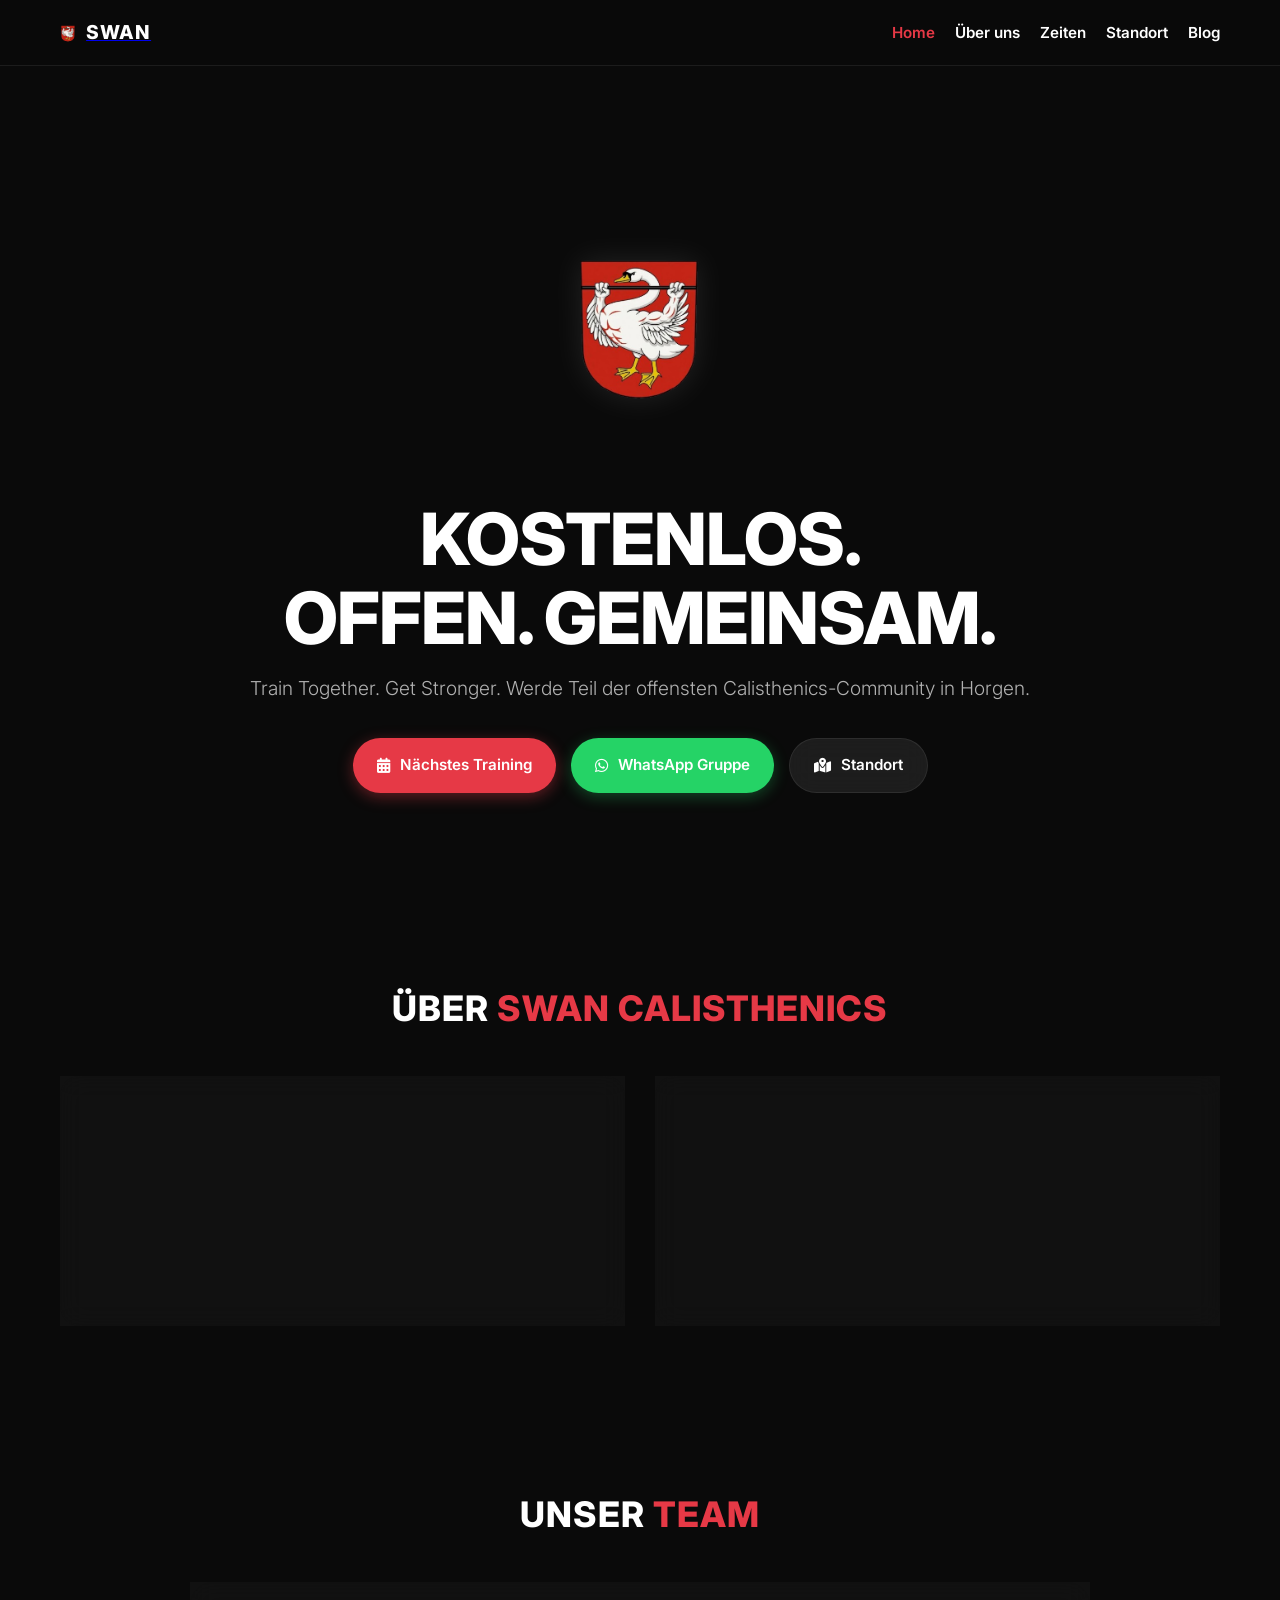
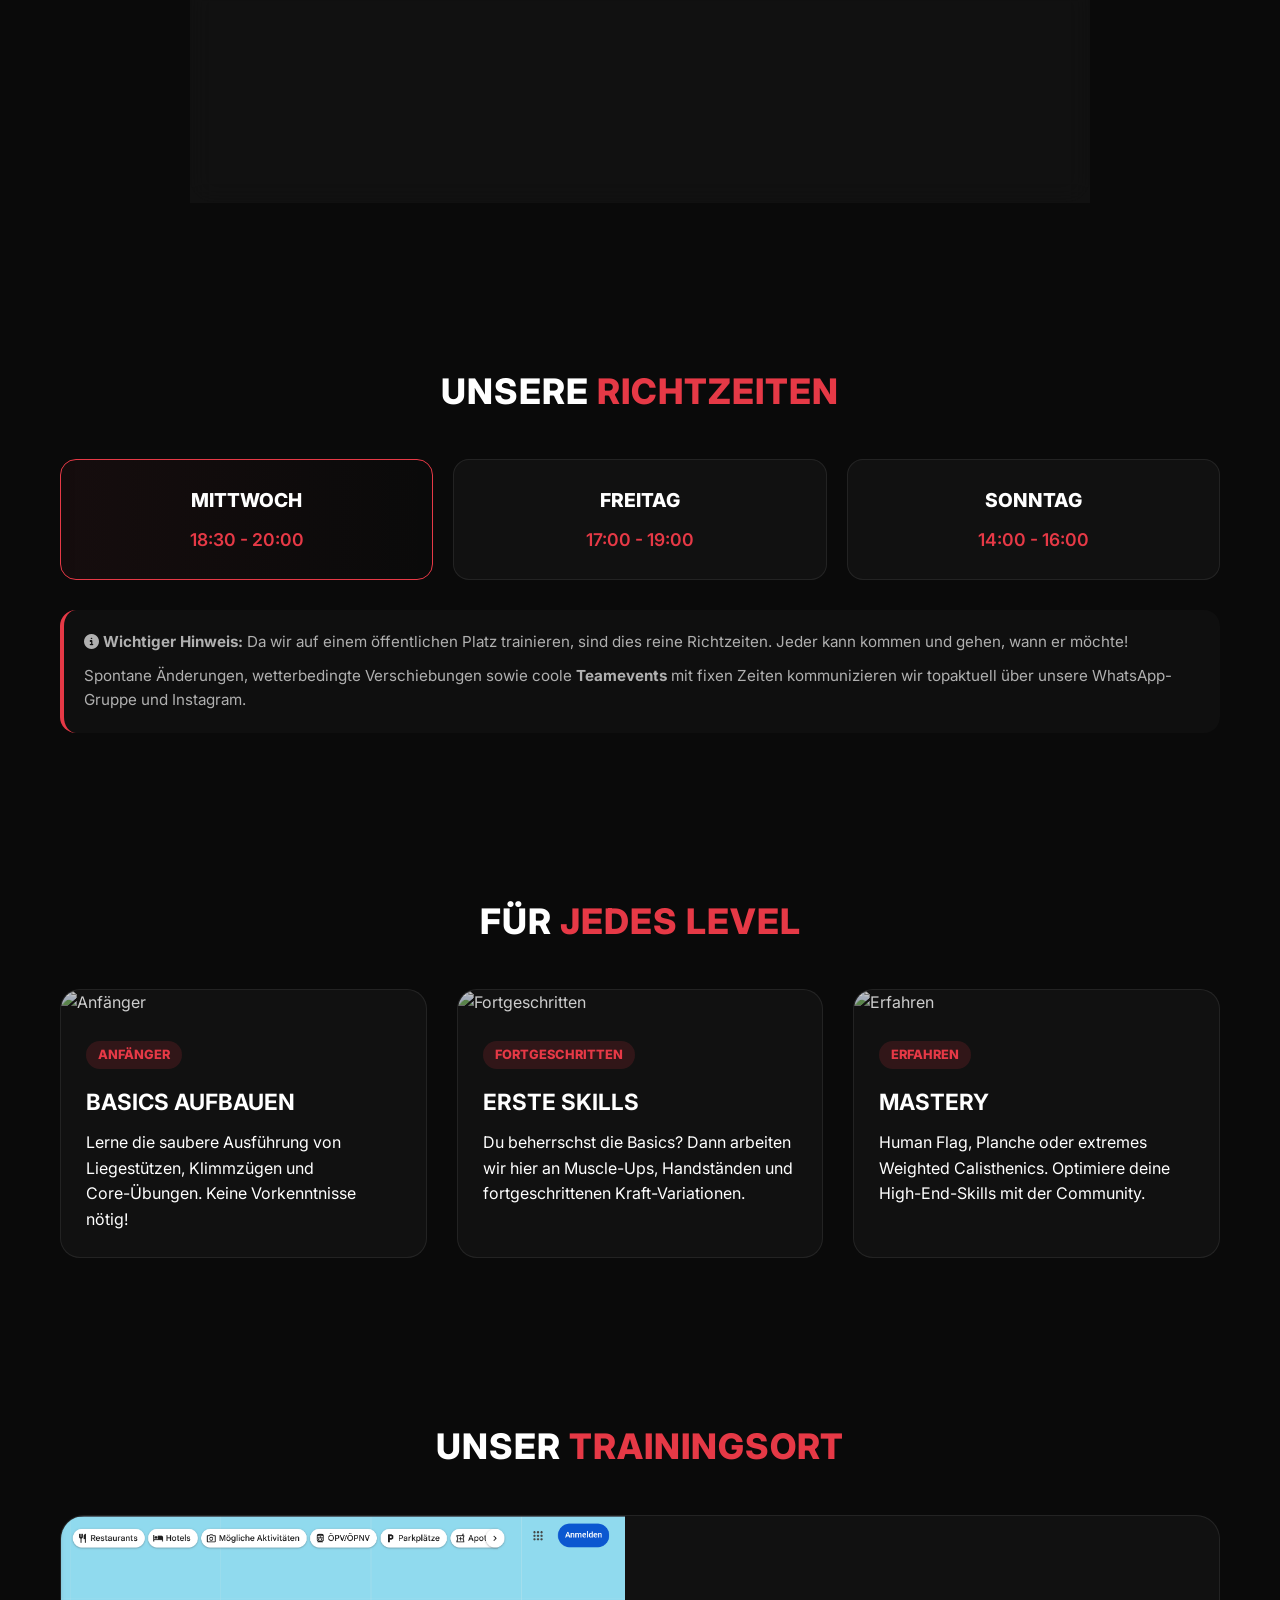
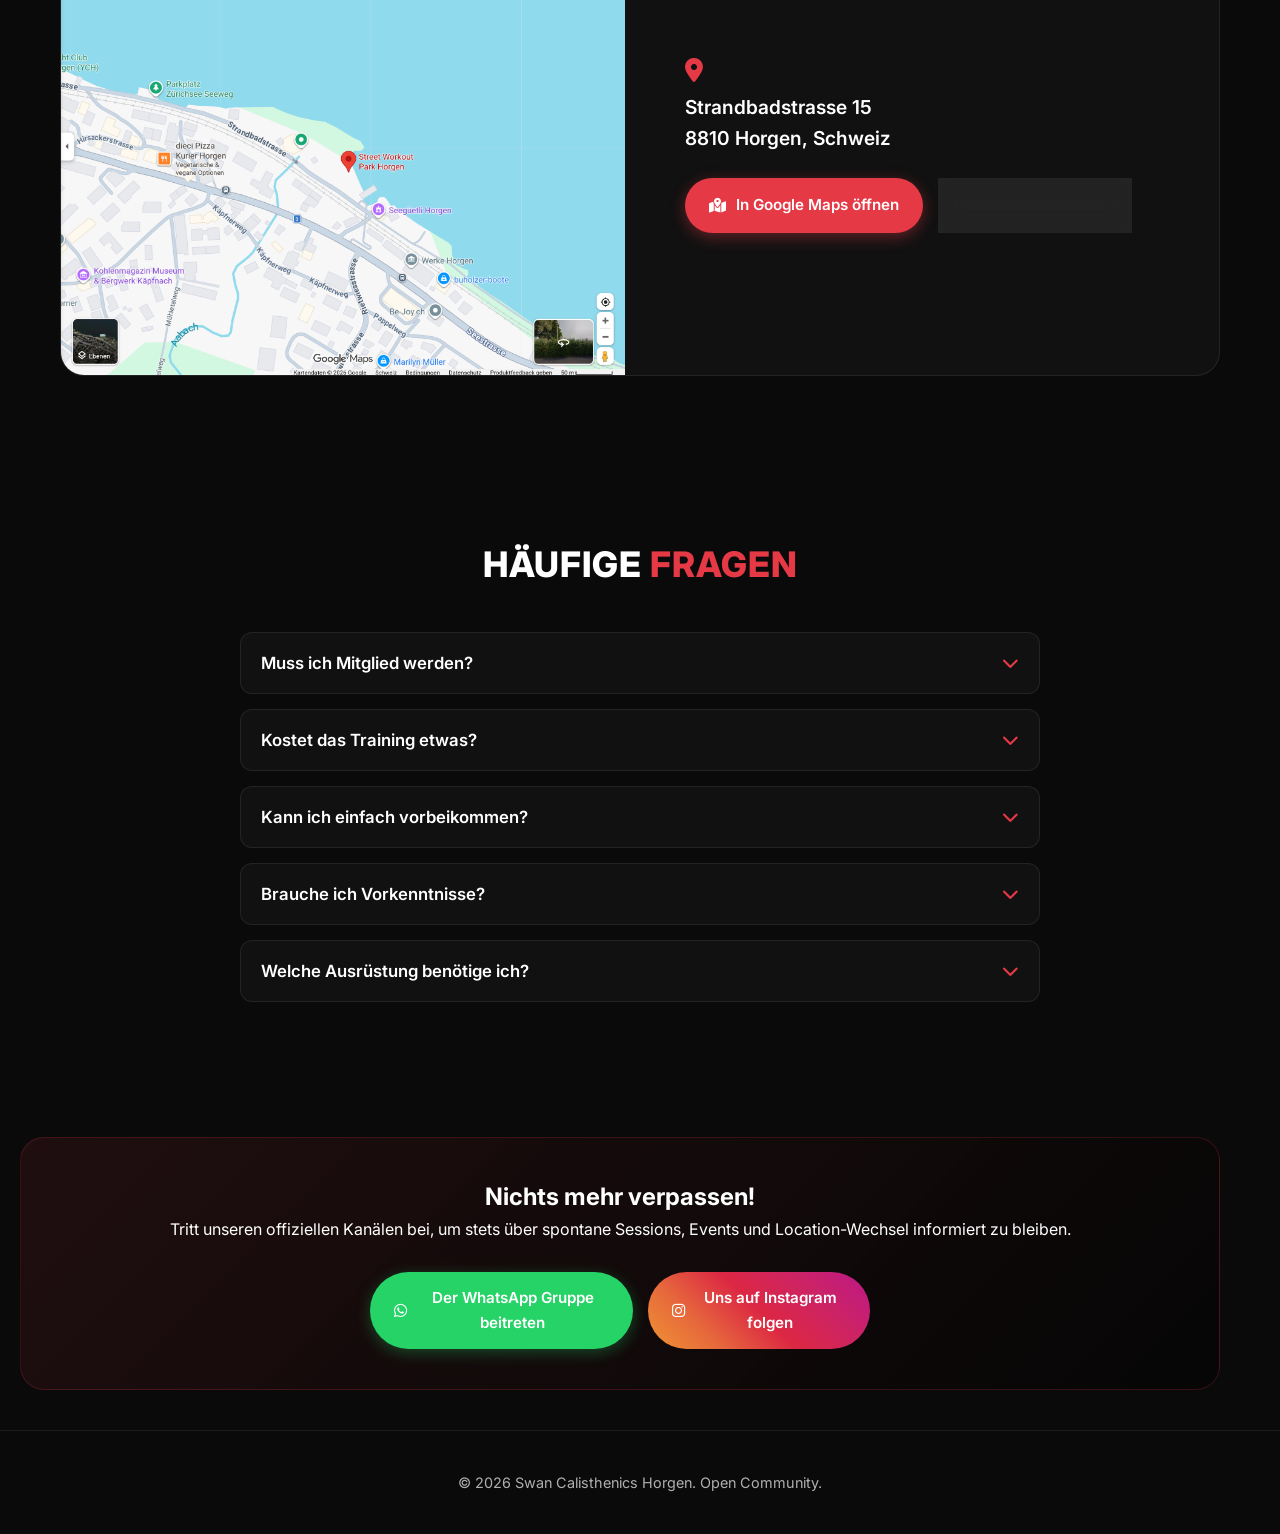
==== commit b114ca9a: "Struktur eingebaut und header weiss gemacht" ====
--- a/index.html
+++ b/index.html
@@ -7,612 +7,17 @@
     <!-- Google Fonts & FontAwesome Icons -->
     <link href="https://fonts.googleapis.com/css2?family=Inter:wght@300;400;600;800&display=swap" rel="stylesheet">
     <link rel="stylesheet" href="https://cdnjs.cloudflare.com/ajax/libs/font-awesome/6.4.0/css/all.min.css">
+
     <title>Swan Calisthenics | Dein Outdoor-Training</title>
-    <link rel="icon" type="image/png" href="./favicon/favicon-96x96.png" sizes="96x96" />
-    <link rel="icon" type="image/svg+xml" href="./favicon/favicon.svg" />
-    <link rel="shortcut icon" href="./favicon/favicon.ico" />
-    <link rel="apple-touch-icon" sizes="180x180" href="./favicon/apple-touch-icon.png" />
+
+    <!-- Favicon -->
+    <link rel="icon" type="image/png" href="favicon/favicon-96x96.png" sizes="96x96" />
+    <link rel="icon" type="image/svg+xml" href="favicon/favicon.svg" />
+    <link rel="shortcut icon" href="favicon/favicon.ico" />
+    <link rel="apple-touch-icon" sizes="180x180" href="favicon/apple-touch-icon.png" />
     <meta name="apple-mobile-web-app-title" content="SwCali" />
-    <link rel="manifest" href="./favicon/site.webmanifest" />
-
-    <style>
-        :root {
-            --bg-dark: #0a0a0a;
-            --bg-card: rgba(255, 255, 255, 0.03);
-            --border-glass: rgba(255, 255, 255, 0.08);
-            --accent-red: #e63946;
-            --accent-red-hover: #ff4d5a;
-            --text-light: #ffffff;
-            --text-gray: #b0b0b0;
-            --glass-blur: blur(12px);
-        }
-
-        * {
-            margin: 0;
-            padding: 0;
-            box-sizing: border-box;
-            font-family: 'Inter', sans-serif;
-            scroll-behavior: smooth;
-            -webkit-tap-highlight-color: transparent;
-        }
-
-        body {
-            background-color: var(--bg-dark);
-            color: var(--text-light);
-            line-height: 1.6;
-            overflow-x: hidden;
-        }
-
-        /* --- STICKY NAVIGATION --- */
-        .navbar {
-            position: fixed;
-            top: 0;
-            width: 100%;
-            z-index: 1000;
-            background: rgba(10, 10, 10, 0.75);
-            backdrop-filter: var(--glass-blur);
-            -webkit-backdrop-filter: var(--glass-blur);
-            border-bottom: 1px solid var(--border-glass);
-            transition: all 0.3s ease;
-        }
-
-        .nav-container {
-            display: flex;
-            justify-content: space-between;
-            align-items: center;
-            padding: 15px 20px;
-            max-width: 1200px;
-            margin: 0 auto;
-        }
-
-        .nav-logo {
-            display: flex;
-            align-items: center;
-            gap: 10px;
-            font-weight: 800;
-            font-size: 1.2rem;
-            letter-spacing: 1px;
-            text-transform: uppercase;
-        }
-
-        .nav-logo img {
-            height: 35px;
-            width: auto;
-        }
-
-        .nav-menu {
-            display: flex;
-            gap: 20px;
-            list-style: none;
-        }
-
-        .nav-menu a {
-            color: var(--text-light);
-            text-decoration: none;
-            font-size: 0.95rem;
-            font-weight: 600;
-            transition: color 0.3s;
-        }
-
-        .nav-menu a:hover, .nav-menu a.active {
-            color: var(--accent-red);
-        }
-
-        /* Mobil-Menu Toggle */
-        .menu-toggle {
-            display: none;
-            font-size: 1.5rem;
-            cursor: pointer;
-        }
-
-        /* --- GLOBAL BENEFITS / LAYOUT --- */
-        section {
-            padding: 80px 20px;
-            max-width: 1200px;
-            margin: 0 auto;
-        }
-
-        .section-title {
-            font-size: 2.2rem;
-            font-weight: 800;
-            text-transform: uppercase;
-            text-align: center;
-            margin-bottom: 40px;
-            letter-spacing: 1px;
-        }
-
-        .section-title span {
-            color: var(--accent-red);
-        }
-
-        /* Buttons */
-        .btn {
-            display: inline-flex;
-            align-items: center;
-            justify-content: center;
-            gap: 10px;
-            padding: 14px 24px;
-            border-radius: 50px;
-            font-weight: 600;
-            text-decoration: none;
-            transition: all 0.3s ease;
-            font-size: 0.95rem;
-            border: none;
-            cursor: pointer;
-            width: 100%; /* Mobile First */
-        }
-
-        @media (min-width: 768px) {
-            .btn { width: auto; }
-        }
-
-        .btn-primary {
-            background: var(--accent-red);
-            color: white;
-            box-shadow: 0 4px 15px rgba(230, 57, 70, 0.4);
-        }
-
-        .btn-primary:hover {
-            background: var(--accent-red-hover);
-            transform: translateY(-2px);
-        }
-
-        .btn-secondary {
-            background: rgba(255, 255, 255, 0.08);
-            color: white;
-            border: 1px solid var(--border-glass);
-            backdrop-filter: var(--glass-blur);
-        }
-
-        .btn-secondary:hover {
-            background: rgba(255, 255, 255, 0.15);
-            transform: translateY(-2px);
-        }
-
-        .btn-whatsapp {
-            background: #25D366;
-            color: white;
-            box-shadow: 0 4px 15px rgba(37, 211, 102, 0.3);
-        }
-        .btn-whatsapp:hover {
-            background: #20ba5a;
-            transform: translateY(-2px);
-        }
-
-        /* --- HERO SECTION --- */
-        .hero {
-            position: relative;
-            min-height: 100vh;
-            display: flex;
-            align-items: center;
-            justify-content: center;
-            text-align: center;
-            padding: 120px 20px 60px 20px;
-            background: linear-gradient(rgba(10,10,10,0.6), rgba(10,10,10,0.9)), url('training-bg.jpg') center/cover no-repeat fixed;
-        }
-
-        .hero-content {
-            max-width: 800px;
-            z-index: 2;
-        }
-
-        .hero-logo {
-            max-width: 140px;
-            height: auto;
-            margin-bottom: 20px;
-            filter: drop-shadow(0 0 15px rgba(255,255,255,0.1));
-        }
-
-        .hero h1 {
-            font-size: 2.8rem;
-            font-weight: 800;
-            text-transform: uppercase;
-            line-height: 1.1;
-            margin-bottom: 15px;
-            letter-spacing: -1px;
-        }
-
-        .hero p {
-            font-size: 1.2rem;
-            color: var(--text-gray);
-            margin-bottom: 35px;
-            font-weight: 300;
-        }
-
-        .hero-ctas {
-            display: flex;
-            flex-direction: column;
-            gap: 15px;
-            width: 100%;
-            max-width: 400px;
-            margin: 0 auto;
-        }
-
-        @media (min-width: 768px) {
-            .hero h1 { font-size: 4.5rem; }
-            .hero-ctas {
-                flex-direction: row;
-                max-width: 100%;
-                justify-content: center;
-            }
-        }
-
-        /* --- ÜBER UNS --- */
-        .about-grid {
-            display: grid;
-            grid-template-columns: 1fr;
-            gap: 30px;
-        }
-
-        .about-card {
-            background: var(--bg-card);
-            border: 1px solid var(--border-glass);
-            border-radius: 20px;
-            padding: 30px;
-            backdrop-filter: var(--glass-blur);
-            -webkit-backdrop-filter: var(--glass-blur);
-            text-align: center;
-        }
-
-        .about-card i {
-            font-size: 2.5rem;
-            color: var(--accent-red);
-            margin-bottom: 20px;
-        }
-
-        .about-card h3 {
-            font-size: 1.4rem;
-            margin-bottom: 15px;
-            text-transform: uppercase;
-        }
-
-        @media (min-width: 768px) {
-            .about-grid { grid-template-columns: repeat(2, 1fr); }
-        }
-
-        /* --- TEAM --- */
-        .team-container {
-            background: var(--bg-card);
-            border: 1px solid var(--border-glass);
-            border-radius: 24px;
-            overflow: hidden;
-            backdrop-filter: var(--glass-blur);
-            max-width: 900px;
-            margin: 0 auto;
-        }
-
-        .team-image-wrapper {
-            width: 100%;
-            position: relative;
-        }
-
-        .team-image {
-            width: 100%;
-            height: auto;
-            display: block;
-            object-fit: cover;
-        }
-
-        .team-details {
-            padding: 30px;
-            text-align: center;
-        }
-
-        .team-details h3 {
-            font-size: 1.8rem;
-            margin-bottom: 10px;
-            text-transform: uppercase;
-        }
-
-        /* --- TRAININGSZEITEN --- */
-        .times-grid {
-            display: grid;
-            grid-template-columns: 1fr;
-            gap: 20px;
-            margin-bottom: 30px;
-        }
-
-        .time-card {
-            background: var(--bg-card);
-            border: 1px solid var(--border-glass);
-            border-radius: 16px;
-            padding: 25px;
-            display: flex;
-            justify-content: space-between;
-            align-items: center;
-        }
-
-        .time-card.highlight {
-            border-color: var(--accent-red);
-            background: linear-gradient(90deg, rgba(230,57,70,0.05), transparent);
-        }
-
-        .day-name {
-            font-size: 1.2rem;
-            font-weight: 800;
-            text-transform: uppercase;
-        }
-
-        .time-hours {
-            font-size: 1.1rem;
-            font-weight: 600;
-            color: var(--accent-red);
-        }
-
-        .times-info {
-            background: rgba(255,255,255,0.02);
-            border-radius: 16px;
-            padding: 20px;
-            border-left: 4px solid var(--accent-red);
-            font-size: 0.95rem;
-            color: var(--text-gray);
-        }
-
-        .times-info p { margin-bottom: 10px; }
-        .times-info p:last-child { margin-bottom: 0; }
-
-        @media (min-width: 768px) {
-            .times-grid { grid-template-columns: repeat(3, 1fr); }
-            .time-card { flex-direction: column; text-align: center; gap: 10px; }
-        }
-
-        /* --- LEVEL SECTION --- */
-        .level-grid {
-            display: grid;
-            grid-template-columns: 1fr;
-            gap: 30px;
-        }
-
-        .level-card {
-            background: var(--bg-card);
-            border: 1px solid var(--border-glass);
-            border-radius: 20px;
-            overflow: hidden;
-            transition: transform 0.3s;
-        }
-
-        .level-img {
-            width: 100%;
-            height: 200px;
-            object-fit: cover;
-            filter: grayscale(40%) brightness(80%);
-        }
-
-        .level-content {
-            padding: 25px;
-        }
-
-        .level-badge {
-            display: inline-block;
-            padding: 4px 12px;
-            background: rgba(230, 57, 70, 0.15);
-            color: var(--accent-red);
-            border-radius: 50px;
-            font-size: 0.8rem;
-            font-weight: 800;
-            text-transform: uppercase;
-            margin-bottom: 15px;
-        }
-
-        .level-content h3 {
-            font-size: 1.4rem;
-            margin-bottom: 10px;
-            text-transform: uppercase;
-        }
-
-        @media (min-width: 768px) {
-            .level-grid { grid-template-columns: repeat(3, 1fr); }
-            .level-card:hover { transform: translateY(-5px); }
-        }
-
-        /* --- LOCATION --- */
-        .location-container {
-            display: grid;
-            grid-template-columns: 1fr;
-            gap: 30px;
-            background: var(--bg-card);
-            border: 1px solid var(--border-glass);
-            border-radius: 24px;
-            overflow: hidden;
-        }
-
-        .map-img {
-            width: 100%;
-            height: 300px;
-            object-fit: cover;
-        }
-
-        .location-details {
-            padding: 30px;
-            display: flex;
-            flex-direction: column;
-            justify-content: center;
-        }
-
-        .address-box {
-            margin-bottom: 25px;
-        }
-
-        .address-box i {
-            color: var(--accent-red);
-            font-size: 1.5rem;
-            margin-bottom: 10px;
-        }
-
-        .address-box p {
-            font-size: 1.2rem;
-            font-weight: 600;
-        }
-
-        .location-ctas {
-            display: flex;
-            flex-direction: column;
-            gap: 15px;
-        }
-
-        @media (min-width: 768px) {
-            .location-container { grid-template-columns: 1fr 1fr; }
-            .location-ctas { flex-direction: row; }
-            .map-img { height: 100%; }
-        }
-
-        /* --- FAQ ACCORDION --- */
-        .faq-container {
-            max-width: 800px;
-            margin: 0 auto;
-        }
-
-        .faq-item {
-            background: var(--bg-card);
-            border: 1px solid var(--border-glass);
-            border-radius: 12px;
-            margin-bottom: 15px;
-            overflow: hidden;
-        }
-
-        .faq-trigger {
-            width: 100%;
-            padding: 20px;
-            background: transparent;
-            border: none;
-            color: white;
-            text-align: left;
-            font-size: 1.05rem;
-            font-weight: 600;
-            display: flex;
-            justify-content: space-between;
-            align-items: center;
-            cursor: pointer;
-        }
-
-        .faq-trigger i {
-            transition: transform 0.3s ease;
-            color: var(--accent-red);
-        }
-
-        .faq-content {
-            max-height: 0;
-            overflow: hidden;
-            transition: max-height 0.3s ease-out;
-            background: rgba(0,0,0,0.2);
-        }
-
-        .faq-content p {
-            padding: 20px;
-            color: var(--text-gray);
-            font-size: 0.95rem;
-        }
-
-        .faq-item.active .faq-trigger i {
-            transform: rotate(180deg);
-        }
-
-        /* --- COMMUNITY BANNER --- */
-        .community-section {
-            background: linear-gradient(135deg, rgba(230,57,70,0.1), rgba(0,0,0,0.4));
-            border: 1px solid rgba(230,57,70,0.2);
-            border-radius: 24px;
-            text-align: center;
-            padding: 40px 20px;
-            margin: 40px 20px;
-        }
-
-        .com-buttons {
-            display: flex;
-            flex-direction: column;
-            gap: 15px;
-            max-width: 500px;
-            margin: 30px auto 0 auto;
-        }
-
-        .btn-insta {
-            background: linear-gradient(45deg, #f09433 0%, #e6683c 25%, #dc2743 50%, #cc2366 75%, #bc1888 100%);
-            color: white;
-        }
-
-        @media (min-width: 768px) {
-            .com-buttons { flex-direction: row; }
-        }
-
-        /* --- FOOTER & BACK TO TOP --- */
-        footer {
-            text-align: center;
-            padding: 40px 20px;
-            border-top: 1px solid var(--border-glass);
-            color: var(--text-gray);
-            font-size: 0.9rem;
-        }
-
-        .back-to-top {
-            position: fixed;
-            bottom: 25px;
-            right: 25px;
-            background: var(--accent-red);
-            color: white;
-            width: 45px;
-            height: 45px;
-            border-radius: 50%;
-            display: flex;
-            align-items: center;
-            justify-content: center;
-            text-decoration: none;
-            opacity: 0;
-            visibility: hidden;
-            transition: all 0.3s;
-            z-index: 99;
-            box-shadow: 0 4px 10px rgba(0,0,0,0.3);
-        }
-
-        .back-to-top.show {
-            opacity: 1;
-            visibility: visible;
-        }
-
-        /* --- MOBILE MENU OVERLAY --- */
-        @media (max-width: 767px) {
-            .menu-toggle { display: block; }
-            .nav-menu {
-                position: fixed;
-                top: 66px;
-                left: -100%;
-                width: 100%;
-                height: calc(100vh - 66px);
-                background: rgba(10, 10, 10, 0.95);
-                backdrop-filter: var(--glass-blur);
-                flex-direction: column;
-                align-items: center;
-                padding-top: 50px;
-                transition: left 0.4s ease;
-            }
-            .nav-menu.active { left: 0; }
-            .nav-menu a { font-size: 1.3rem; }
-        }
-
-        /* --- SEPARATE PLESKHOLDER BLOG PAGE SYSTEM --- */
-        .page { display: none; }
-        .page.active-page { display: block; }
-
-        .blog-placeholder {
-            min-height: 70vh;
-            display: flex;
-            flex-direction: column;
-            justify-content: center;
-            align-items: center;
-            text-align: center;
-            padding: 0 20px;
-        }
-        .blog-placeholder i {
-            font-size: 4rem;
-            color: var(--accent-red);
-            margin-bottom: 20px;
-            animation: pulse 2s infinite;
-        }
-        @keyframes pulse {
-            0% { transform: scale(1); opacity: 0.6; }
-            50% { transform: scale(1.05); opacity: 1; }
-            100% { transform: scale(1); opacity: 0.6; }
-        }
-    </style>
+    <link rel="manifest" href="favicon/site.webmanifest" />
+    <link rel="stylesheet" href="css/stylesheet.css">
 </head>
 <body>
 
@@ -620,8 +25,8 @@
 <nav class="navbar">
     <div class="nav-container">
         <a href="#" class="nav-logo" onclick="switchPage('home')">
-            <img src="logo.png" alt="Swan Calisthenics Logo">
-            <span>Swan</span>
+            <img src="images/logo.png" alt="Swan Calisthenics Logo">
+            <span style="color: white; text-decoration: none;">Swan</span>
         </a>
         <div class="menu-toggle" id="mobile-menu-btn">
             <i class="fa-solid fa-bars"></i>
@@ -642,7 +47,7 @@
     <!-- HERO AREA -->
     <section id="home" class="hero">
         <div class="hero-content">
-            <img src="logo.png" alt="Swan Calisthenics Big Logo" class="hero-logo">
+            <img src="images/logo.png" alt="Swan Calisthenics Big Logo" class="hero-logo">
             <h1>Kostenlos.<br>Offen. Gemeinsam.</h1>
             <p>Train Together. Get Stronger. Werde Teil der offensten Calisthenics-Community in Horgen.</p>
             <div class="hero-ctas">
@@ -675,7 +80,7 @@
         <h2 class="section-title">Unser <span>Team</span></h2>
         <div class="team-container">
             <div class="team-image-wrapper">
-                <img src="team.jpg" alt="Swan Calisthenics Team Training" class="team-image">
+                <img src="images/team.jpg" alt="Swan Calisthenics Team Training" class="team-image">
             </div>
             <div class="team-details">
                 <h3>Gemeinsam Stärker</h3>
@@ -742,7 +147,7 @@
     <section id="location">
         <h2 class="section-title">Unser <span>Trainingsort</span></h2>
         <div class="location-container">
-            <img src="standort.png" alt="Street Workout Park Horgen Map Standort" class="map-img">
+            <img src="images/standort.png" alt="Street Workout Park Horgen Map Standort" class="map-img">
             <div class="location-details">
                 <div class="address-box">
                     <i class="fa-solid fa-location-dot"></i>
@@ -816,91 +221,6 @@
 <a href="#" class="back-to-top" id="backToTop"><i class="fa-solid fa-arrow-up"></i></a>
 
 <!-- JAVASCRIPT FOR INTERACTION -->
-<script>
-    // Mobil-Menü Logik
-    const mobileMenuBtn = document.getElementById('mobile-menu-btn');
-    const navLinks = document.getElementById('nav-links');
-    const navLnkItems = document.querySelectorAll('.nav-lnk');
-
-    mobileMenuBtn.addEventListener('click', () => {
-        navLinks.classList.toggle('active');
-        mobileMenuBtn.querySelector('i').classList.toggle('fa-bars');
-        mobileMenuBtn.querySelector('i').classList.toggle('fa-xmark');
-    });
-
-    // Schließen des Mobil-Menüs nach Klick
-    navLnkItems.forEach(item => {
-        item.addEventListener('click', () => {
-            navLinks.classList.remove('active');
-            mobileMenuBtn.querySelector('i').classList.add('fa-bars');
-            mobileMenuBtn.querySelector('i').classList.remove('fa-xmark');
-        });
-    });
-
-    // SPA-Seitenwechsel (Home <-> Blog)
-    function switchPage(pageId) {
-        document.querySelectorAll('.page').forEach(page => page.classList.remove('active-page'));
-        document.querySelectorAll('.nav-lnk').forEach(lnk => lnk.classList.remove('active'));
-
-        if(pageId === 'blog') {
-            document.getElementById('blog-page').classList.add('active-page');
-            document.getElementById('blog-menu-item').classList.add('active');
-            window.scrollTo({top: 0});
-        } else {
-            document.getElementById('home-page').classList.add('active-page');
-            document.querySelector('[href="#home"]').classList.add('active');
-        }
-    }
-
-    // FAQ Akkordeon System
-    const faqItems = document.querySelectorAll('.faq-item');
-
-    faqItems.forEach(item => {
-        const trigger = item.querySelector('.faq-trigger');
-        const content = item.querySelector('.faq-content');
-
-        trigger.addEventListener('click', () => {
-            const isActive = item.classList.contains('active');
-
-            // Schließe alle anderen offenen Items
-            faqItems.forEach(i => {
-                i.classList.remove('active');
-                i.querySelector('.faq-content').style.maxHeight = null;
-            });
-
-            if(!isActive) {
-                item.classList.add('active');
-                content.style.maxHeight = content.scrollHeight + "px";
-            }
-        });
-    });
-
-    // Back-to-Top Button Sichtbarkeit & Active Navigation Highlight beim Scannen
-    const backToTop = document.getElementById('backToTop');
-    const sections = document.querySelectorAll('section[id]');
-
-    window.addEventListener('scroll', () => {
-        // Back to top appearance
-        if (window.scrollY > 400) {
-            backToTop.classList.add('show');
-        } else {
-            backToTop.classList.remove('show');
-        }
-
-        // Highlighting der Nav-Links beim Scrollen
-        let scrollY = window.pageYOffset;
-        sections.forEach(current => {
-            const sectionHeight = current.offsetHeight;
-            const sectionTop = current.offsetTop - 100;
-            const sectionId = current.getAttribute('id');
-            const targetLnk = document.querySelector(`.nav-menu a[href*=${sectionId}]`);
-
-            if (scrollY > sectionTop && scrollY <= sectionTop + sectionHeight && targetLnk) {
-                document.querySelectorAll('.nav-lnk').forEach(el => el.classList.remove('active'));
-                targetLnk.classList.add('active');
-            }
-        });
-    });
-</script>
+<script src="./lib/main.js"></script>
 </body>
 </html>
--- a/css/stylesheet.css
+++ b/css/stylesheet.css
@@ -0,0 +1,596 @@
+:root {
+    --bg-dark: #0a0a0a;
+    --bg-card: rgba(255, 255, 255, 0.03);
+    --border-glass: rgba(255, 255, 255, 0.08);
+    --accent-red: #e63946;
+    --accent-red-hover: #ff4d5a;
+    --text-light: #ffffff;
+    --text-gray: #b0b0b0;
+    --glass-blur: blur(12px);
+}
+
+* {
+    margin: 0;
+    padding: 0;
+    box-sizing: border-box;
+    font-family: 'Inter', sans-serif;
+    scroll-behavior: smooth;
+    -webkit-tap-highlight-color: transparent;
+}
+
+body {
+    background-color: var(--bg-dark);
+    color: var(--text-light);
+    line-height: 1.6;
+    overflow-x: hidden;
+}
+
+/* --- STICKY NAVIGATION --- */
+.navbar {
+    position: fixed;
+    top: 0;
+    width: 100%;
+    z-index: 1000;
+    background: rgba(10, 10, 10, 0.75);
+    backdrop-filter: var(--glass-blur);
+    -webkit-backdrop-filter: var(--glass-blur);
+    border-bottom: 1px solid var(--border-glass);
+    transition: all 0.3s ease;
+}
+
+.nav-container {
+    display: flex;
+    justify-content: space-between;
+    align-items: center;
+    padding: 15px 20px;
+    max-width: 1200px;
+    margin: 0 auto;
+}
+
+.nav-logo {
+    display: flex;
+    align-items: center;
+    gap: 10px;
+    font-weight: 800;
+    font-size: 1.2rem;
+    letter-spacing: 1px;
+    text-transform: uppercase;
+}
+
+.nav-logo img {
+    height: 35px;
+    width: auto;
+}
+
+.nav-menu {
+    display: flex;
+    gap: 20px;
+    list-style: none;
+}
+
+.nav-menu a {
+    color: var(--text-light);
+    text-decoration: none;
+    font-size: 0.95rem;
+    font-weight: 600;
+    transition: color 0.3s;
+}
+
+.nav-menu a:hover, .nav-menu a.active {
+    color: var(--accent-red);
+}
+
+/* Mobil-Menu Toggle */
+.menu-toggle {
+    display: none;
+    font-size: 1.5rem;
+    cursor: pointer;
+}
+
+/* --- GLOBAL BENEFITS / LAYOUT --- */
+section {
+    padding: 80px 20px;
+    max-width: 1200px;
+    margin: 0 auto;
+}
+
+.section-title {
+    font-size: 2.2rem;
+    font-weight: 800;
+    text-transform: uppercase;
+    text-align: center;
+    margin-bottom: 40px;
+    letter-spacing: 1px;
+}
+
+.section-title span {
+    color: var(--accent-red);
+}
+
+/* Buttons */
+.btn {
+    display: inline-flex;
+    align-items: center;
+    justify-content: center;
+    gap: 10px;
+    padding: 14px 24px;
+    border-radius: 50px;
+    font-weight: 600;
+    text-decoration: none;
+    transition: all 0.3s ease;
+    font-size: 0.95rem;
+    border: none;
+    cursor: pointer;
+    width: 100%; /* Mobile First */
+}
+
+@media (min-width: 768px) {
+    .btn { width: auto; }
+}
+
+.btn-primary {
+    background: var(--accent-red);
+    color: white;
+    box-shadow: 0 4px 15px rgba(230, 57, 70, 0.4);
+}
+
+.btn-primary:hover {
+    background: var(--accent-red-hover);
+    transform: translateY(-2px);
+}
+
+.btn-secondary {
+    background: rgba(255, 255, 255, 0.08);
+    color: white;
+    border: 1px solid var(--border-glass);
+    backdrop-filter: var(--glass-blur);
+}
+
+.btn-secondary:hover {
+    background: rgba(255, 255, 255, 0.15);
+    transform: translateY(-2px);
+}
+
+.btn-whatsapp {
+    background: #25D366;
+    color: white;
+    box-shadow: 0 4px 15px rgba(37, 211, 102, 0.3);
+}
+.btn-whatsapp:hover {
+    background: #20ba5a;
+    transform: translateY(-2px);
+}
+
+/* --- HERO SECTION --- */
+.hero {
+    position: relative;
+    min-height: 100vh;
+    display: flex;
+    align-items: center;
+    justify-content: center;
+    text-align: center;
+    padding: 120px 20px 60px 20px;
+    background: linear-gradient(rgba(10,10,10,0.6), rgba(10,10,10,0.9)), url('training-bg.jpg') center/cover no-repeat fixed;
+}
+
+.hero-content {
+    max-width: 800px;
+    z-index: 2;
+}
+
+.hero-logo {
+    max-width: 140px;
+    height: auto;
+    margin-bottom: 20px;
+    filter: drop-shadow(0 0 15px rgba(255,255,255,0.1));
+}
+
+.hero h1 {
+    font-size: 2.8rem;
+    font-weight: 800;
+    text-transform: uppercase;
+    line-height: 1.1;
+    margin-bottom: 15px;
+    letter-spacing: -1px;
+}
+
+.hero p {
+    font-size: 1.2rem;
+    color: var(--text-gray);
+    margin-bottom: 35px;
+    font-weight: 300;
+}
+
+.hero-ctas {
+    display: flex;
+    flex-direction: column;
+    gap: 15px;
+    width: 100%;
+    max-width: 400px;
+    margin: 0 auto;
+}
+
+@media (min-width: 768px) {
+    .hero h1 { font-size: 4.5rem; }
+    .hero-ctas {
+        flex-direction: row;
+        max-width: 100%;
+        justify-content: center;
+    }
+}
+
+/* --- ÜBER UNS --- */
+.about-grid {
+    display: grid;
+    grid-template-columns: 1fr;
+    gap: 30px;
+}
+
+.about-card {
+    background: var(--bg-card);
+    border: 1px solid var(--border-glass);
+    border-radius: 20px;
+    padding: 30px;
+    backdrop-filter: var(--glass-blur);
+    -webkit-backdrop-filter: var(--glass-blur);
+    text-align: center;
+}
+
+.about-card i {
+    font-size: 2.5rem;
+    color: var(--accent-red);
+    margin-bottom: 20px;
+}
+
+.about-card h3 {
+    font-size: 1.4rem;
+    margin-bottom: 15px;
+    text-transform: uppercase;
+}
+
+@media (min-width: 768px) {
+    .about-grid { grid-template-columns: repeat(2, 1fr); }
+}
+
+/* --- TEAM --- */
+.team-container {
+    background: var(--bg-card);
+    border: 1px solid var(--border-glass);
+    border-radius: 24px;
+    overflow: hidden;
+    backdrop-filter: var(--glass-blur);
+    max-width: 900px;
+    margin: 0 auto;
+}
+
+.team-image-wrapper {
+    width: 100%;
+    position: relative;
+}
+
+.team-image {
+    width: 100%;
+    height: auto;
+    display: block;
+    object-fit: cover;
+}
+
+.team-details {
+    padding: 30px;
+    text-align: center;
+}
+
+.team-details h3 {
+    font-size: 1.8rem;
+    margin-bottom: 10px;
+    text-transform: uppercase;
+}
+
+/* --- TRAININGSZEITEN --- */
+.times-grid {
+    display: grid;
+    grid-template-columns: 1fr;
+    gap: 20px;
+    margin-bottom: 30px;
+}
+
+.time-card {
+    background: var(--bg-card);
+    border: 1px solid var(--border-glass);
+    border-radius: 16px;
+    padding: 25px;
+    display: flex;
+    justify-content: space-between;
+    align-items: center;
+}
+
+.time-card.highlight {
+    border-color: var(--accent-red);
+    background: linear-gradient(90deg, rgba(230,57,70,0.05), transparent);
+}
+
+.day-name {
+    font-size: 1.2rem;
+    font-weight: 800;
+    text-transform: uppercase;
+}
+
+.time-hours {
+    font-size: 1.1rem;
+    font-weight: 600;
+    color: var(--accent-red);
+}
+
+.times-info {
+    background: rgba(255,255,255,0.02);
+    border-radius: 16px;
+    padding: 20px;
+    border-left: 4px solid var(--accent-red);
+    font-size: 0.95rem;
+    color: var(--text-gray);
+}
+
+.times-info p { margin-bottom: 10px; }
+.times-info p:last-child { margin-bottom: 0; }
+
+@media (min-width: 768px) {
+    .times-grid { grid-template-columns: repeat(3, 1fr); }
+    .time-card { flex-direction: column; text-align: center; gap: 10px; }
+}
+
+/* --- LEVEL SECTION --- */
+.level-grid {
+    display: grid;
+    grid-template-columns: 1fr;
+    gap: 30px;
+}
+
+.level-card {
+    background: var(--bg-card);
+    border: 1px solid var(--border-glass);
+    border-radius: 20px;
+    overflow: hidden;
+    transition: transform 0.3s;
+}
+
+.level-img {
+    width: 100%;
+    height: 200px;
+    object-fit: cover;
+    filter: grayscale(40%) brightness(80%);
+}
+
+.level-content {
+    padding: 25px;
+}
+
+.level-badge {
+    display: inline-block;
+    padding: 4px 12px;
+    background: rgba(230, 57, 70, 0.15);
+    color: var(--accent-red);
+    border-radius: 50px;
+    font-size: 0.8rem;
+    font-weight: 800;
+    text-transform: uppercase;
+    margin-bottom: 15px;
+}
+
+.level-content h3 {
+    font-size: 1.4rem;
+    margin-bottom: 10px;
+    text-transform: uppercase;
+}
+
+@media (min-width: 768px) {
+    .level-grid { grid-template-columns: repeat(3, 1fr); }
+    .level-card:hover { transform: translateY(-5px); }
+}
+
+/* --- LOCATION --- */
+.location-container {
+    display: grid;
+    grid-template-columns: 1fr;
+    gap: 30px;
+    background: var(--bg-card);
+    border: 1px solid var(--border-glass);
+    border-radius: 24px;
+    overflow: hidden;
+}
+
+.map-img {
+    width: 100%;
+    height: 300px;
+    object-fit: cover;
+}
+
+.location-details {
+    padding: 30px;
+    display: flex;
+    flex-direction: column;
+    justify-content: center;
+}
+
+.address-box {
+    margin-bottom: 25px;
+}
+
+.address-box i {
+    color: var(--accent-red);
+    font-size: 1.5rem;
+    margin-bottom: 10px;
+}
+
+.address-box p {
+    font-size: 1.2rem;
+    font-weight: 600;
+}
+
+.location-ctas {
+    display: flex;
+    flex-direction: column;
+    gap: 15px;
+}
+
+@media (min-width: 768px) {
+    .location-container { grid-template-columns: 1fr 1fr; }
+    .location-ctas { flex-direction: row; }
+    .map-img { height: 100%; }
+}
+
+/* --- FAQ ACCORDION --- */
+.faq-container {
+    max-width: 800px;
+    margin: 0 auto;
+}
+
+.faq-item {
+    background: var(--bg-card);
+    border: 1px solid var(--border-glass);
+    border-radius: 12px;
+    margin-bottom: 15px;
+    overflow: hidden;
+}
+
+.faq-trigger {
+    width: 100%;
+    padding: 20px;
+    background: transparent;
+    border: none;
+    color: white;
+    text-align: left;
+    font-size: 1.05rem;
+    font-weight: 600;
+    display: flex;
+    justify-content: space-between;
+    align-items: center;
+    cursor: pointer;
+}
+
+.faq-trigger i {
+    transition: transform 0.3s ease;
+    color: var(--accent-red);
+}
+
+.faq-content {
+    max-height: 0;
+    overflow: hidden;
+    transition: max-height 0.3s ease-out;
+    background: rgba(0,0,0,0.2);
+}
+
+.faq-content p {
+    padding: 20px;
+    color: var(--text-gray);
+    font-size: 0.95rem;
+}
+
+.faq-item.active .faq-trigger i {
+    transform: rotate(180deg);
+}
+
+/* --- COMMUNITY BANNER --- */
+.community-section {
+    background: linear-gradient(135deg, rgba(230,57,70,0.1), rgba(0,0,0,0.4));
+    border: 1px solid rgba(230,57,70,0.2);
+    border-radius: 24px;
+    text-align: center;
+    padding: 40px 20px;
+    margin: 40px 20px;
+}
+
+.com-buttons {
+    display: flex;
+    flex-direction: column;
+    gap: 15px;
+    max-width: 500px;
+    margin: 30px auto 0 auto;
+}
+
+.btn-insta {
+    background: linear-gradient(45deg, #f09433 0%, #e6683c 25%, #dc2743 50%, #cc2366 75%, #bc1888 100%);
+    color: white;
+}
+
+@media (min-width: 768px) {
+    .com-buttons { flex-direction: row; }
+}
+
+/* --- FOOTER & BACK TO TOP --- */
+footer {
+    text-align: center;
+    padding: 40px 20px;
+    border-top: 1px solid var(--border-glass);
+    color: var(--text-gray);
+    font-size: 0.9rem;
+}
+
+.back-to-top {
+    position: fixed;
+    bottom: 25px;
+    right: 25px;
+    background: var(--accent-red);
+    color: white;
+    width: 45px;
+    height: 45px;
+    border-radius: 50%;
+    display: flex;
+    align-items: center;
+    justify-content: center;
+    text-decoration: none;
+    opacity: 0;
+    visibility: hidden;
+    transition: all 0.3s;
+    z-index: 99;
+    box-shadow: 0 4px 10px rgba(0,0,0,0.3);
+}
+
+.back-to-top.show {
+    opacity: 1;
+    visibility: visible;
+}
+
+/* --- MOBILE MENU OVERLAY --- */
+@media (max-width: 767px) {
+    .menu-toggle { display: block; }
+    .nav-menu {
+        position: fixed;
+        top: 66px;
+        left: -100%;
+        width: 100%;
+        height: calc(100vh - 66px);
+        background: rgba(10, 10, 10, 0.95);
+        backdrop-filter: var(--glass-blur);
+        flex-direction: column;
+        align-items: center;
+        padding-top: 50px;
+        transition: left 0.4s ease;
+    }
+    .nav-menu.active { left: 0; }
+    .nav-menu a { font-size: 1.3rem; }
+}
+
+/* --- SEPARATE PLESKHOLDER BLOG PAGE SYSTEM --- */
+.page { display: none; }
+.page.active-page { display: block; }
+
+.blog-placeholder {
+    min-height: 70vh;
+    display: flex;
+    flex-direction: column;
+    justify-content: center;
+    align-items: center;
+    text-align: center;
+    padding: 0 20px;
+}
+.blog-placeholder i {
+    font-size: 4rem;
+    color: var(--accent-red);
+    margin-bottom: 20px;
+    animation: pulse 2s infinite;
+}
+@keyframes pulse {
+    0% { transform: scale(1); opacity: 0.6; }
+    50% { transform: scale(1.05); opacity: 1; }
+    100% { transform: scale(1); opacity: 0.6; }
+}
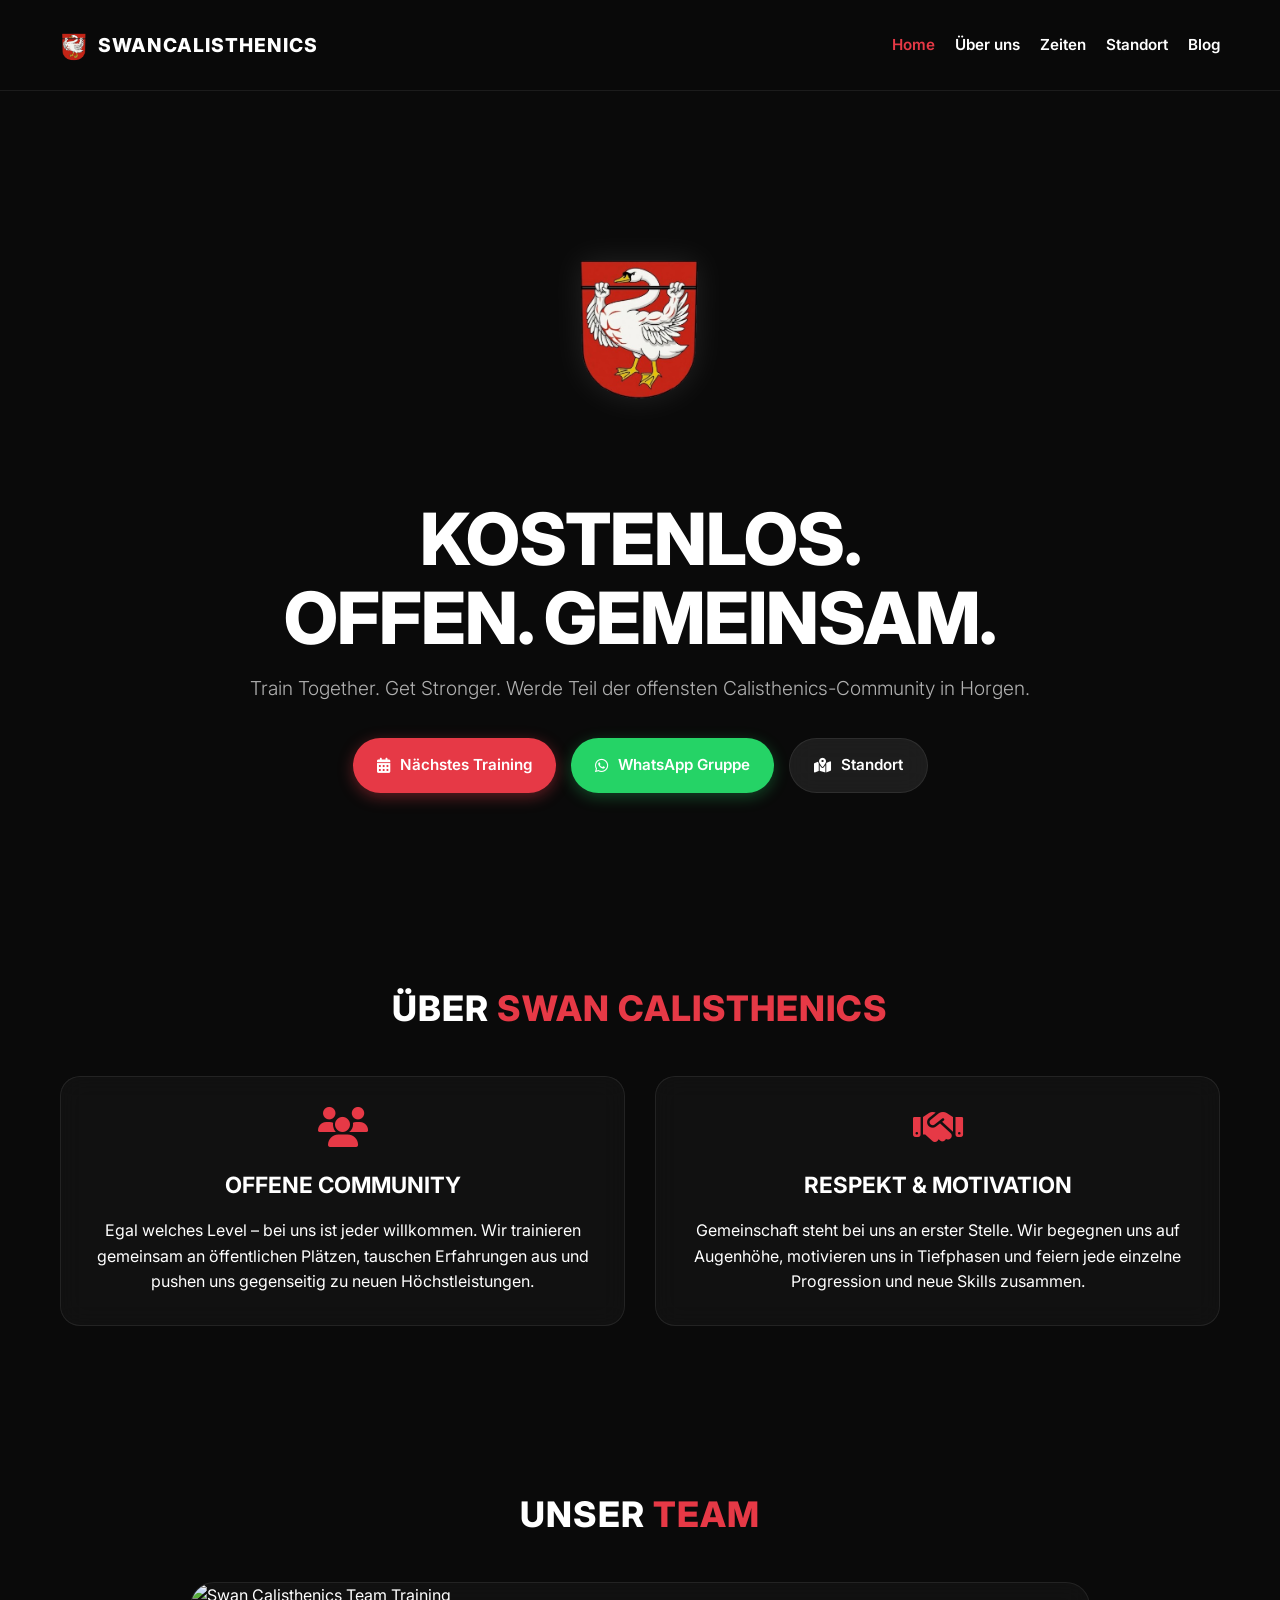
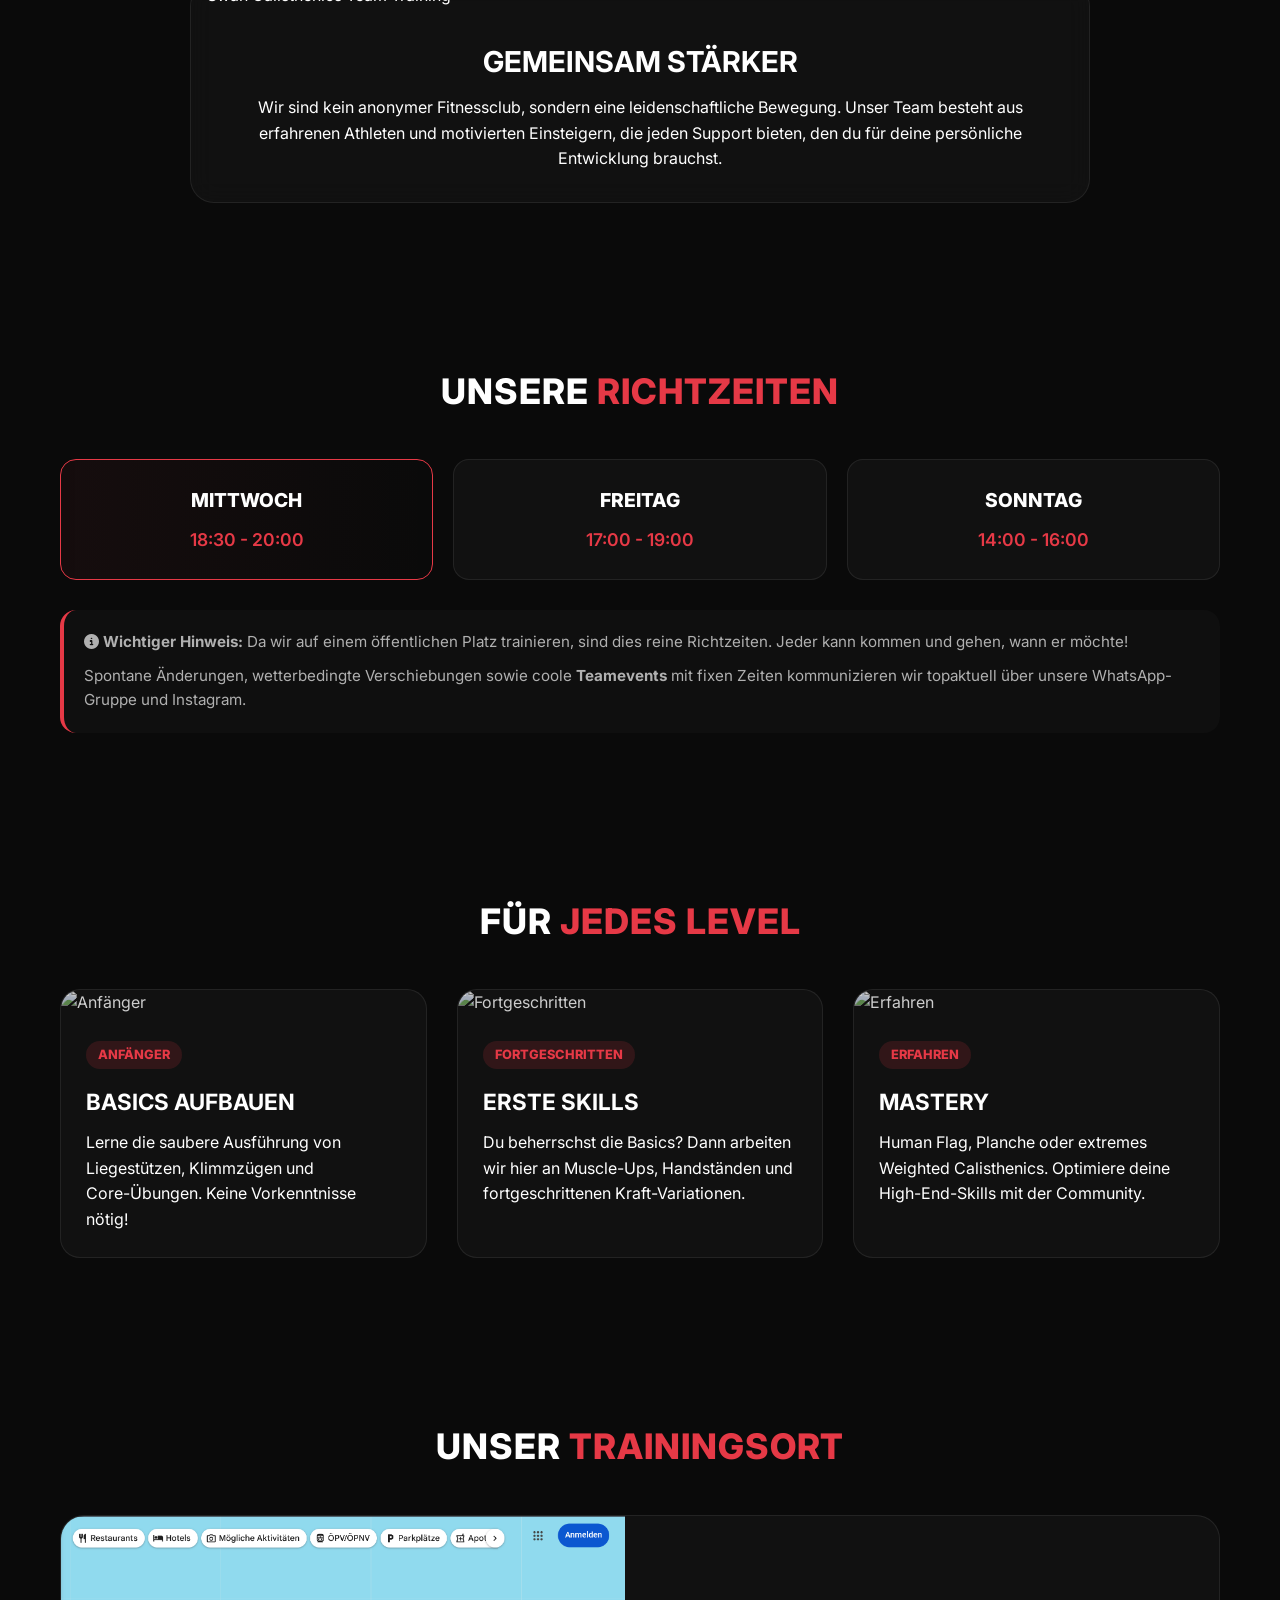
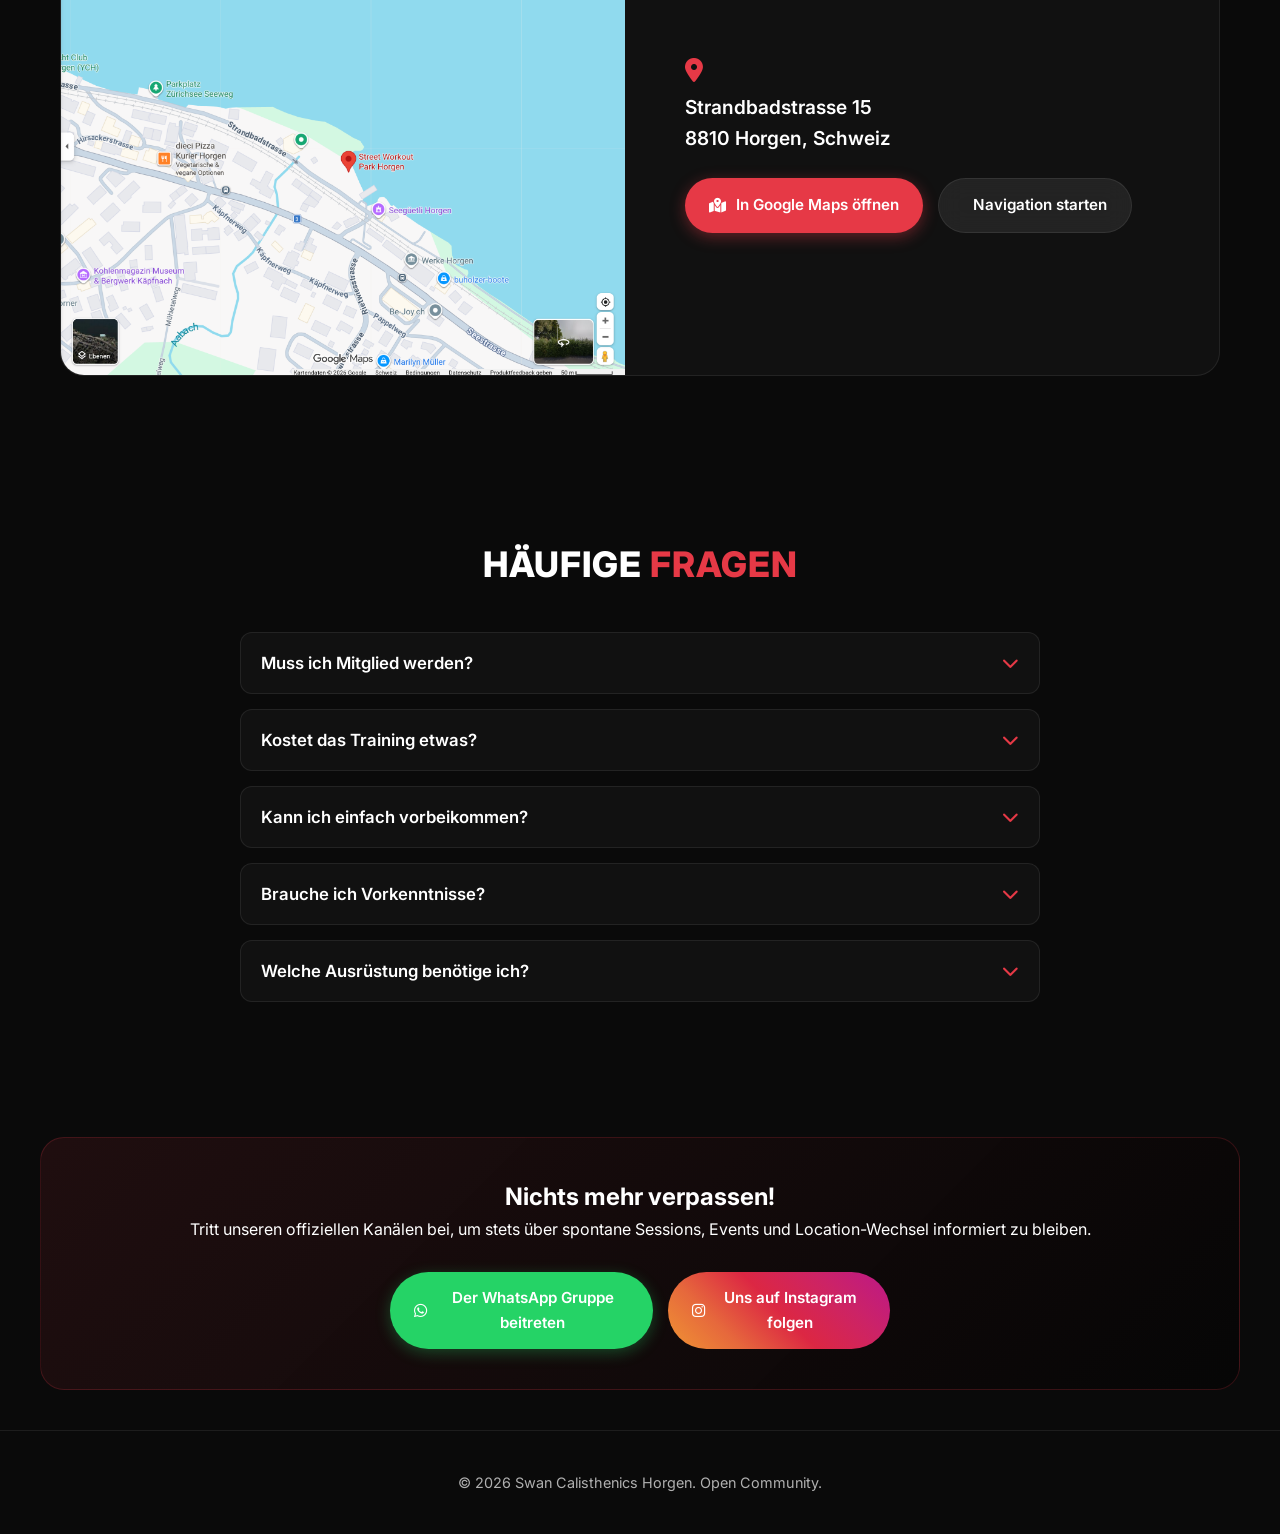
==== commit 47b7dc03: "Fehler im Design behoben" ====
--- a/index.html
+++ b/index.html
@@ -3,7 +3,6 @@
 <head>
     <meta charset="UTF-8">
     <meta name="viewport" content="width=device-width, initial-scale=1.0">
-    <title>Swan Calisthenics | Horgen</title>
     <!-- Google Fonts & FontAwesome Icons -->
     <link href="https://fonts.googleapis.com/css2?family=Inter:wght@300;400;600;800&display=swap" rel="stylesheet">
     <link rel="stylesheet" href="https://cdnjs.cloudflare.com/ajax/libs/font-awesome/6.4.0/css/all.min.css">
@@ -26,7 +25,7 @@
     <div class="nav-container">
         <a href="#" class="nav-logo" onclick="switchPage('home')">
             <img src="images/logo.png" alt="Swan Calisthenics Logo">
-            <span style="color: white; text-decoration: none;">Swan</span>
+            <span>Swancalisthenics</span>
         </a>
         <div class="menu-toggle" id="mobile-menu-btn">
             <i class="fa-solid fa-bars"></i>
--- a/css/stylesheet.css
+++ b/css/stylesheet.css
@@ -55,10 +55,12 @@
     font-size: 1.2rem;
     letter-spacing: 1px;
     text-transform: uppercase;
+    text-decoration: none;
+    color: white;
 }
 
 .nav-logo img {
-    height: 35px;
+    height: 60px;
     width: auto;
 }
 
@@ -496,6 +498,7 @@
     border-radius: 24px;
     text-align: center;
     padding: 40px 20px;
+    max-width: 1200px;      /* Verhindert, dass der Banner auf PC-Monitoren zu breit wird */
     margin: 40px 20px;
 }
 
@@ -513,7 +516,8 @@
 }
 
 @media (min-width: 768px) {
-    .com-buttons { flex-direction: row; }
+    .com-buttons { flex-direction: row; justify-content: center;}
+    .community-section { margin: 40px auto; }
 }
 
 /* --- FOOTER & BACK TO TOP --- */
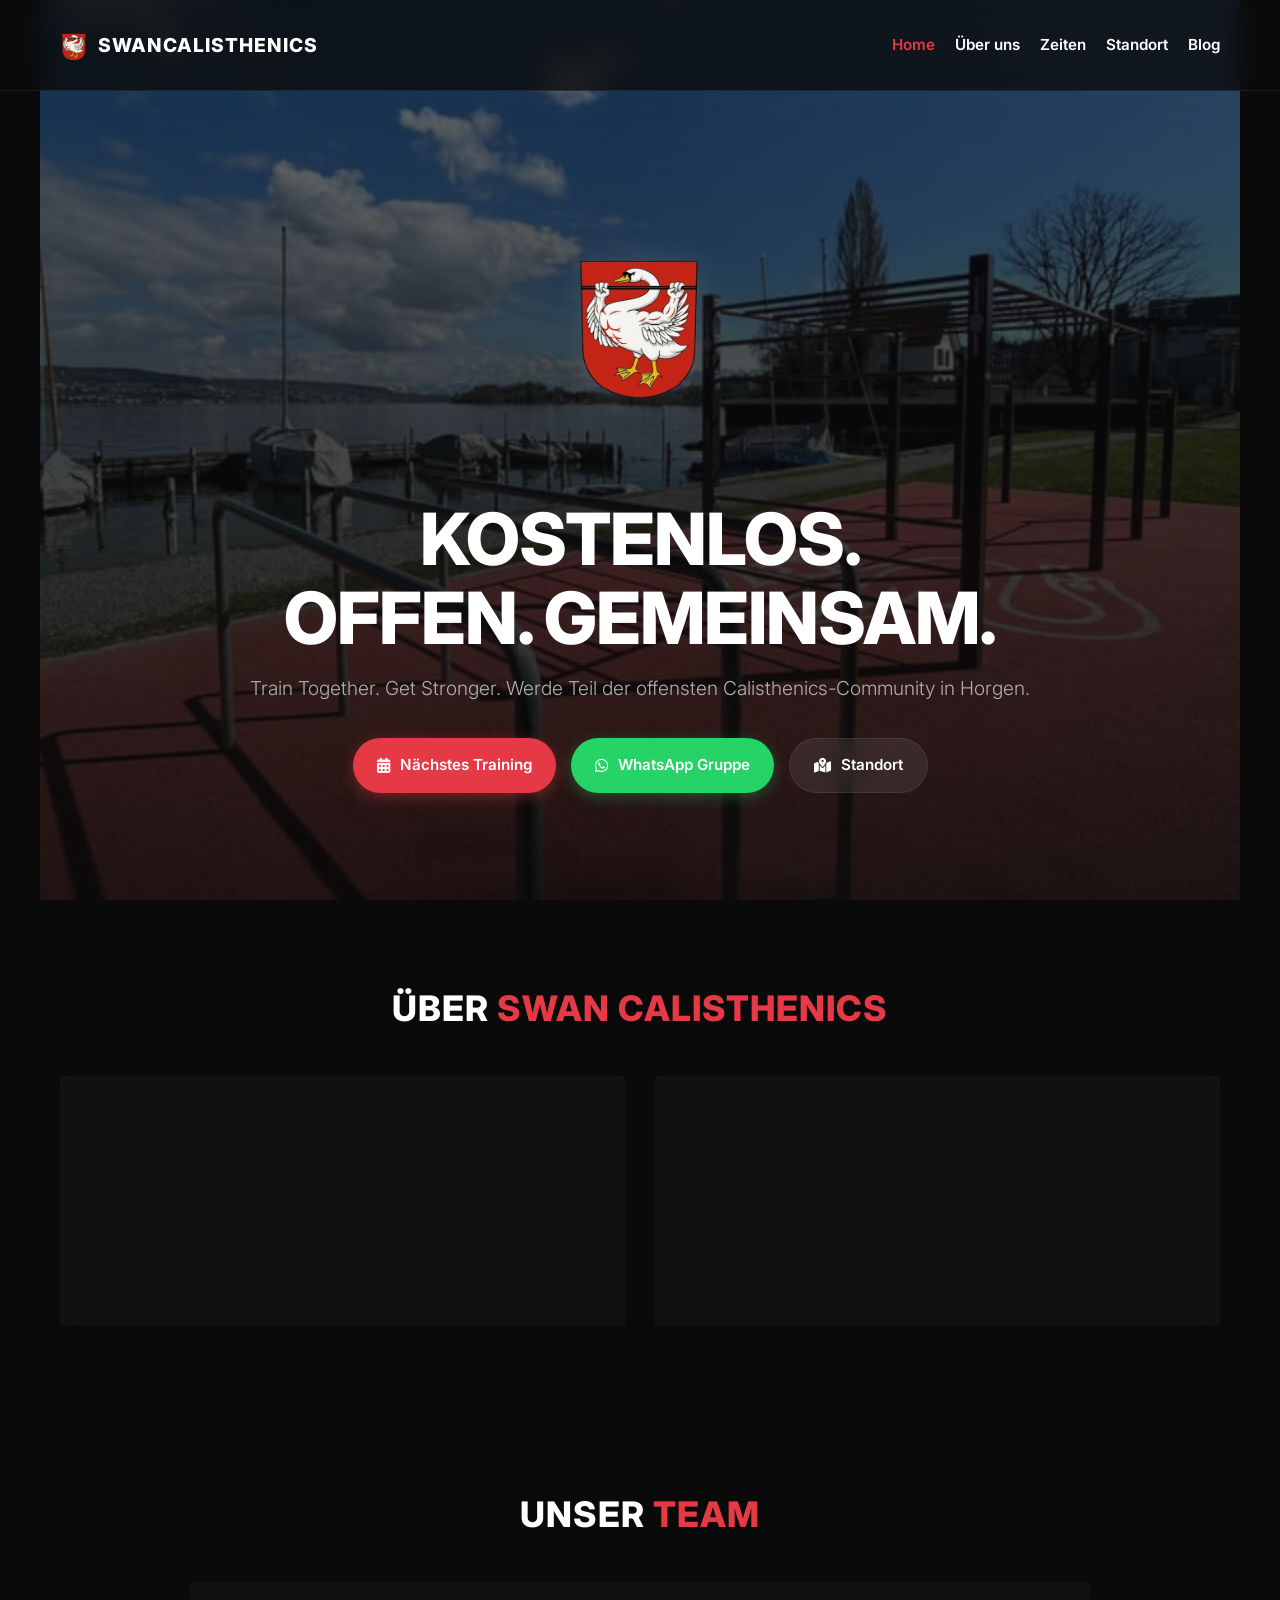
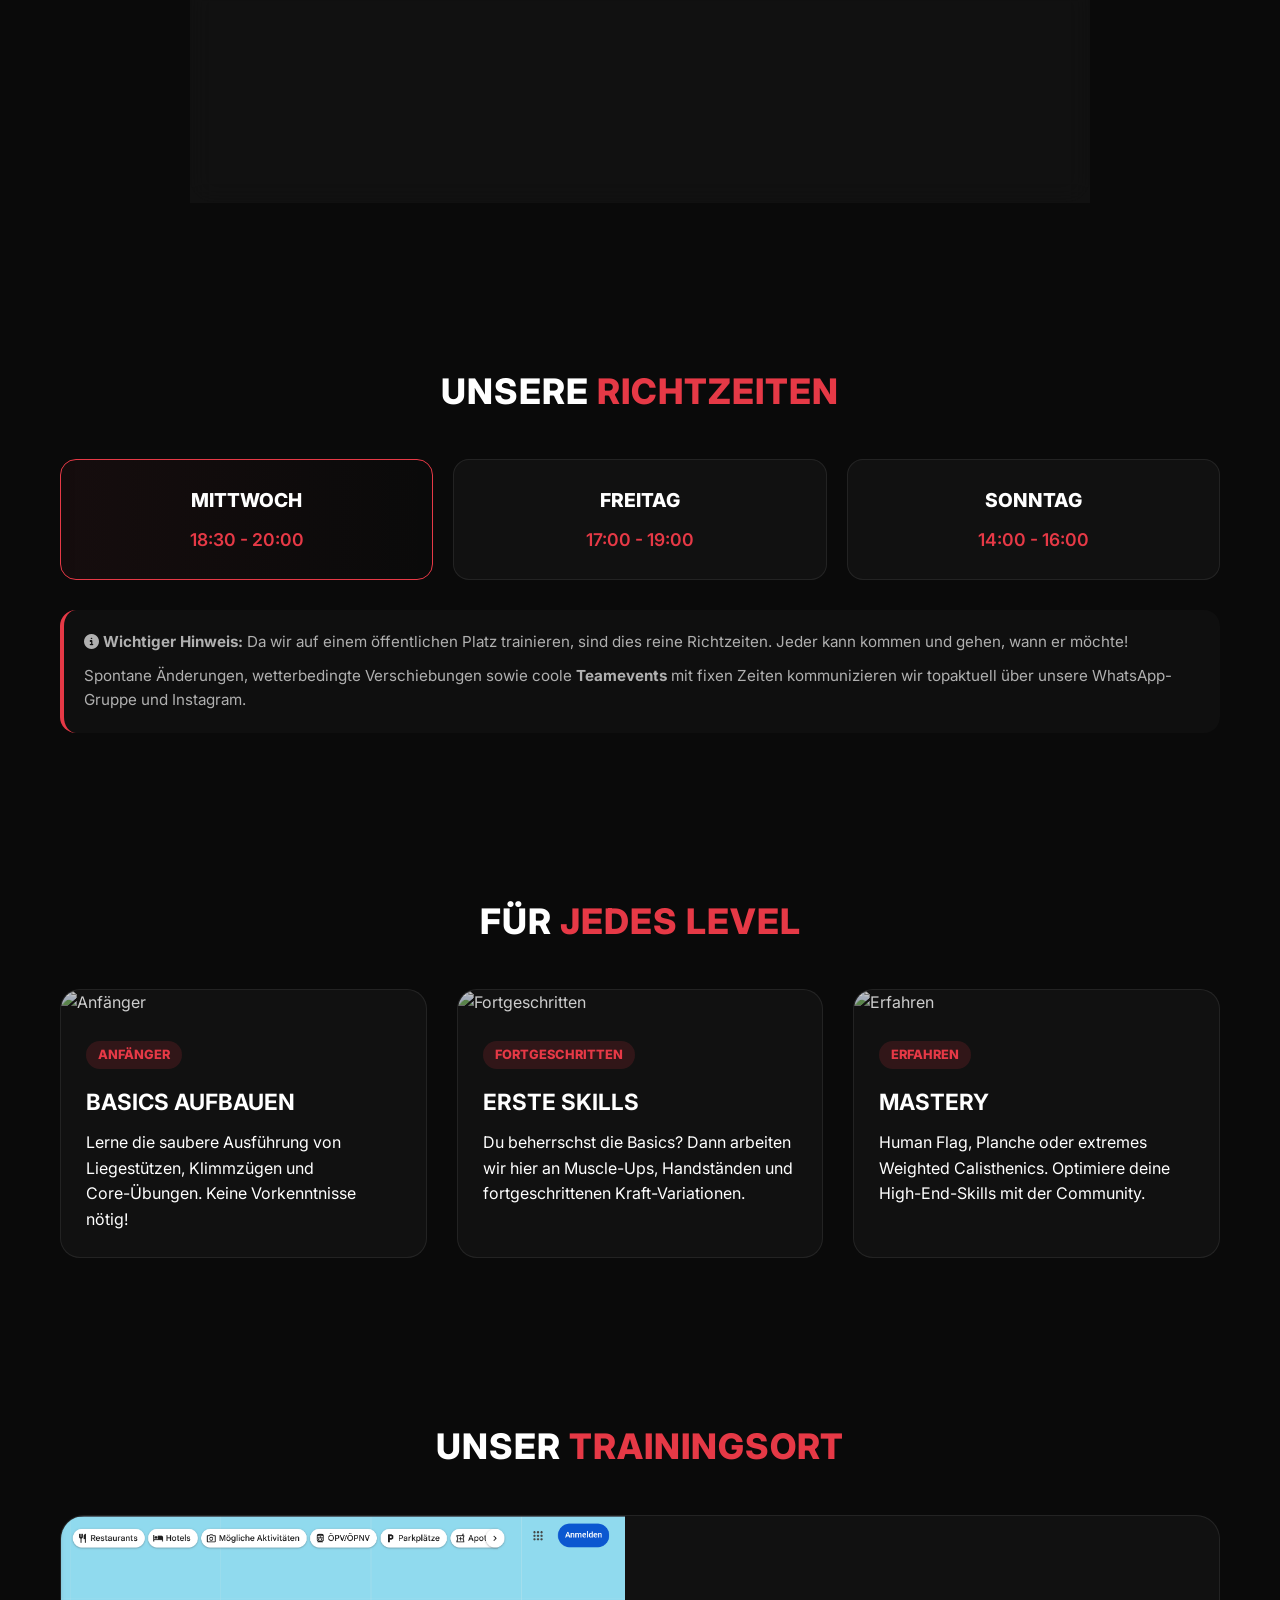
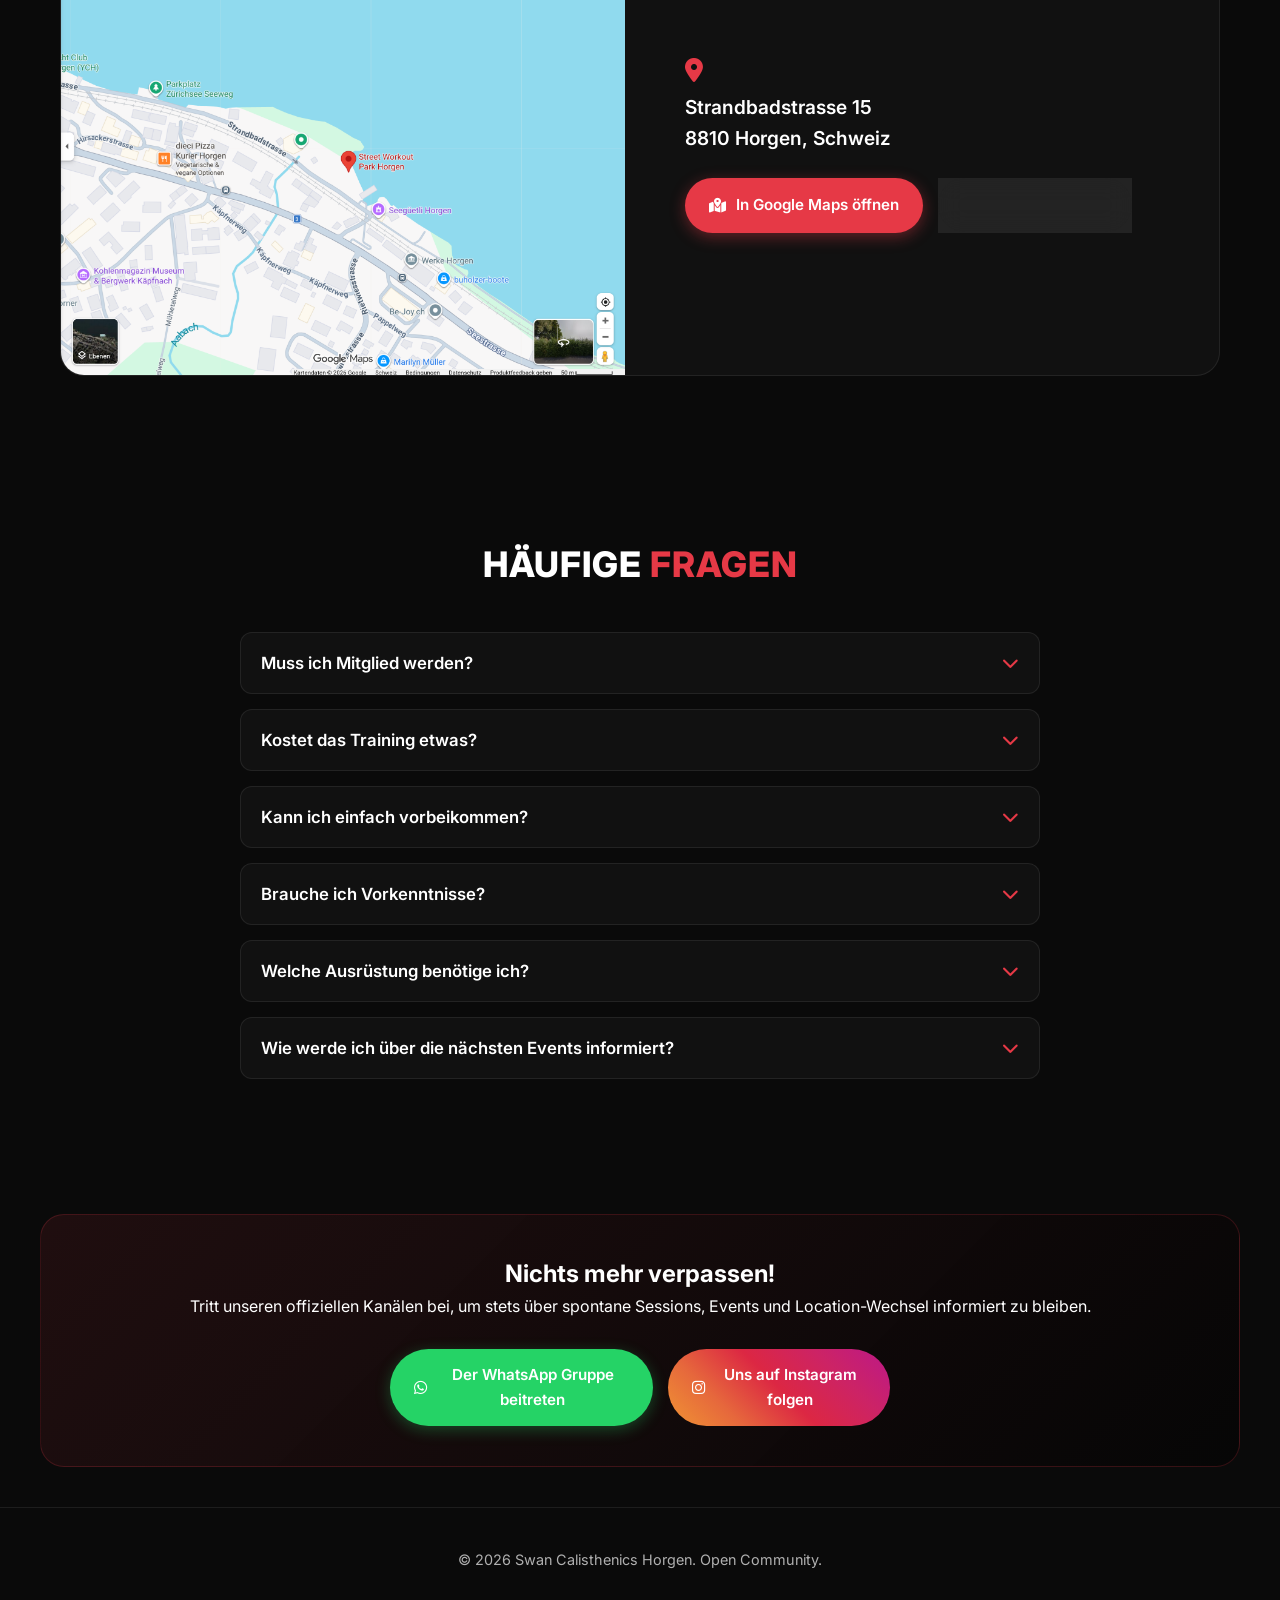
==== commit c13c6110: "Bild im Hintergrund eingefügt und q&a info hinzugefügt." ====
--- a/index.html
+++ b/index.html
@@ -184,6 +184,10 @@
                 <button class="faq-trigger">Welche Ausrüstung benötige ich? <i class="fa-solid fa-chevron-down"></i></button>
                 <div class="faq-content"><p>Bringe einfach sportliche, dem Wetter angepasste Kleidung und etwas zu trinken mit. Wer mag, kann eigene Trainingshandschuhe oder Chalk mitbringen, ist aber kein Muss.</p></div>
             </div>
+            <div class="faq-item">
+                <button class="faq-trigger">Wie werde ich über die nächsten Events informiert? <i class="fa-solid fa-chevron-down"></i></button>
+                <div class="faq-content"><p>Über unsere Whatsapp Gruppe oder Instagram Kanal erhältst du immer die aktuellsten Infos.</p></div>
+            </div>
         </div>
     </section>
 
--- a/css/stylesheet.css
+++ b/css/stylesheet.css
@@ -172,7 +172,7 @@
     justify-content: center;
     text-align: center;
     padding: 120px 20px 60px 20px;
-    background: linear-gradient(rgba(10,10,10,0.6), rgba(10,10,10,0.9)), url('training-bg.jpg') center/cover no-repeat fixed;
+    background: linear-gradient(rgba(10,10,10,0.6), rgba(10,10,10,0.9)), url('../images/park.jpg') center/cover no-repeat fixed;
 }
 
 .hero-content {
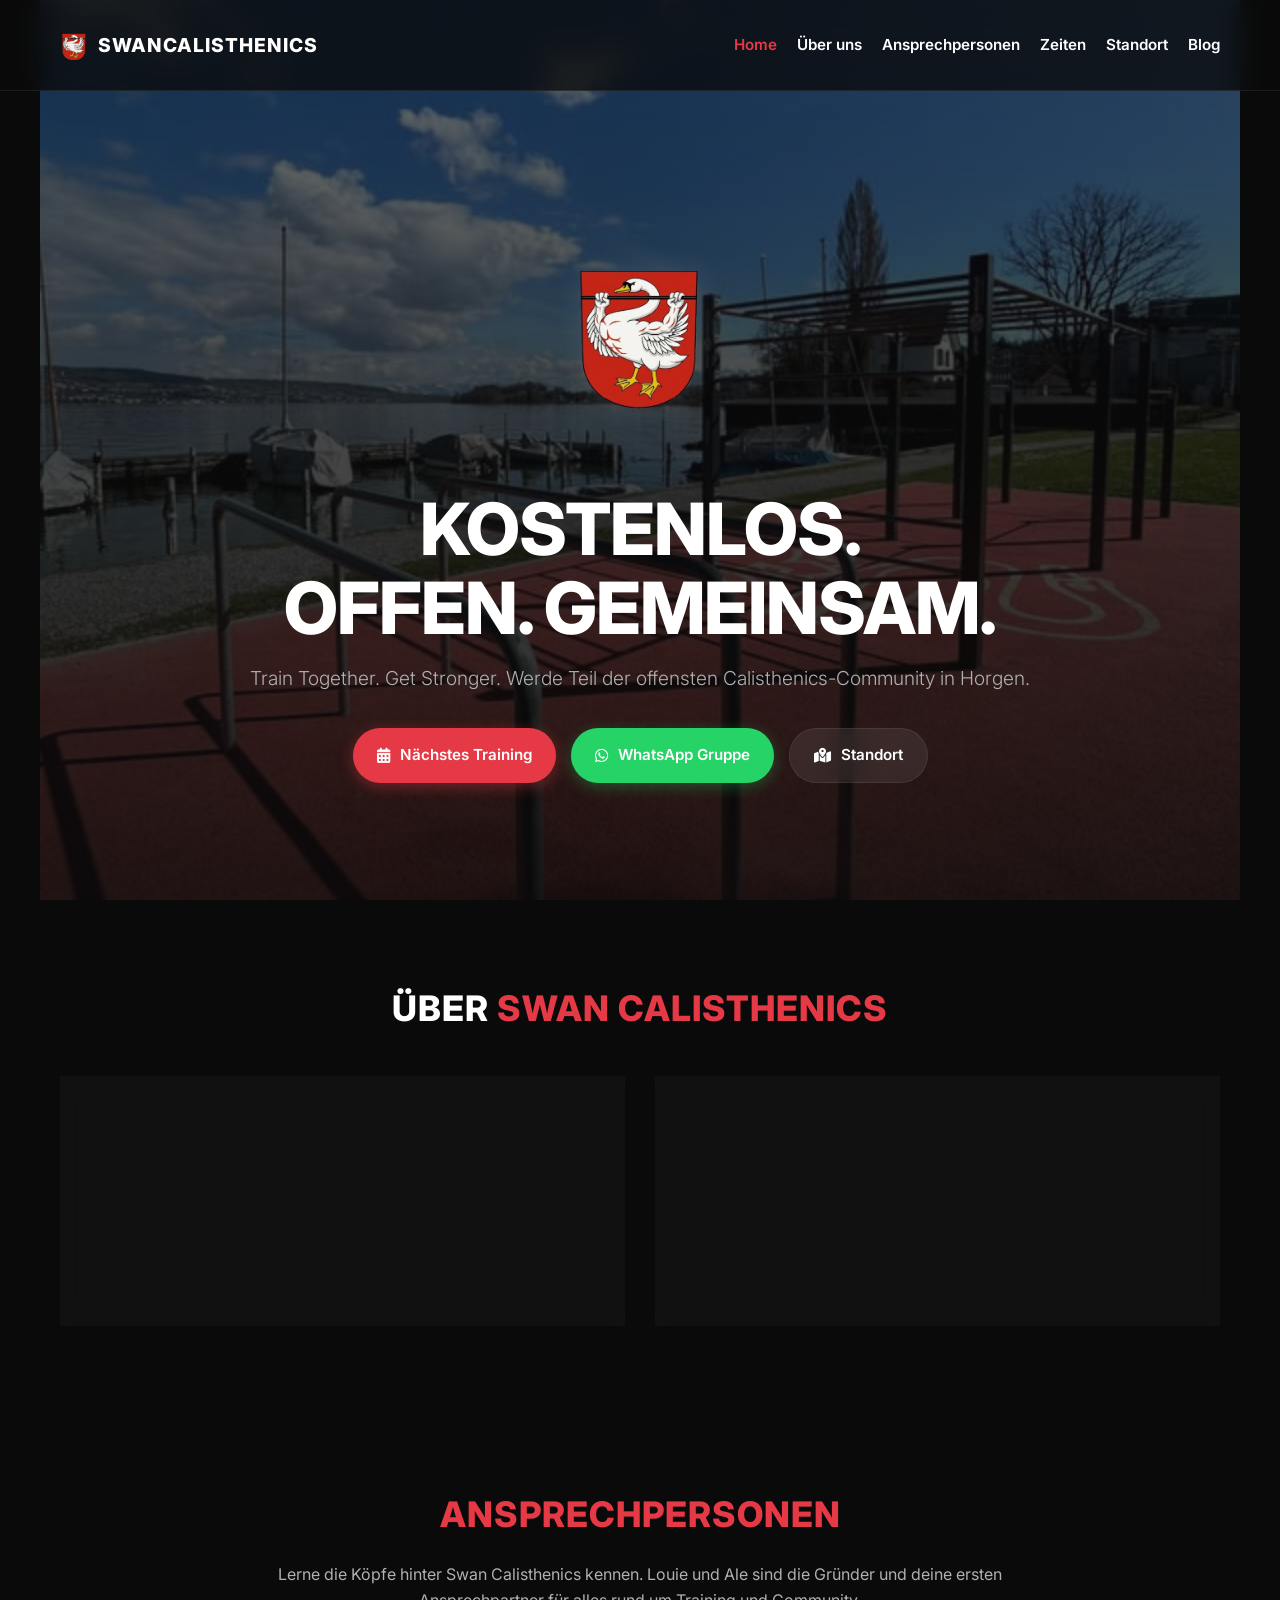
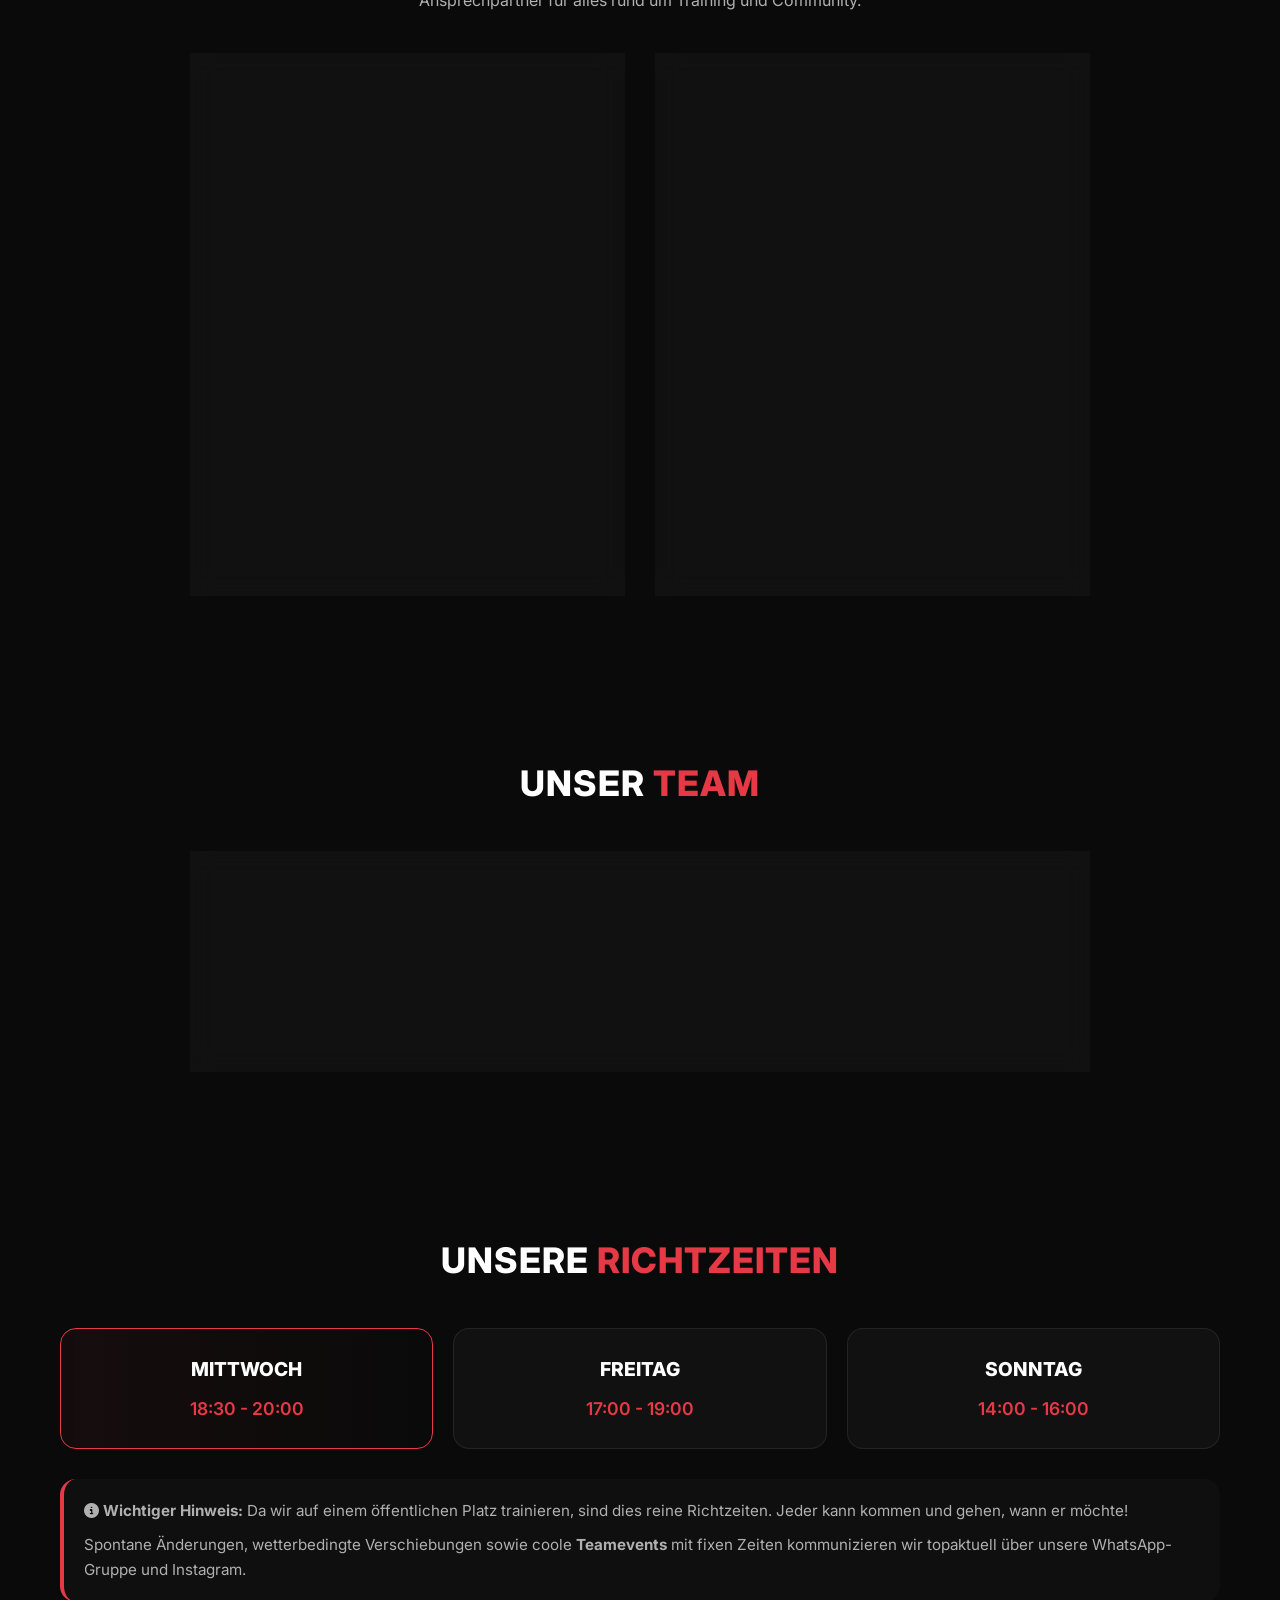
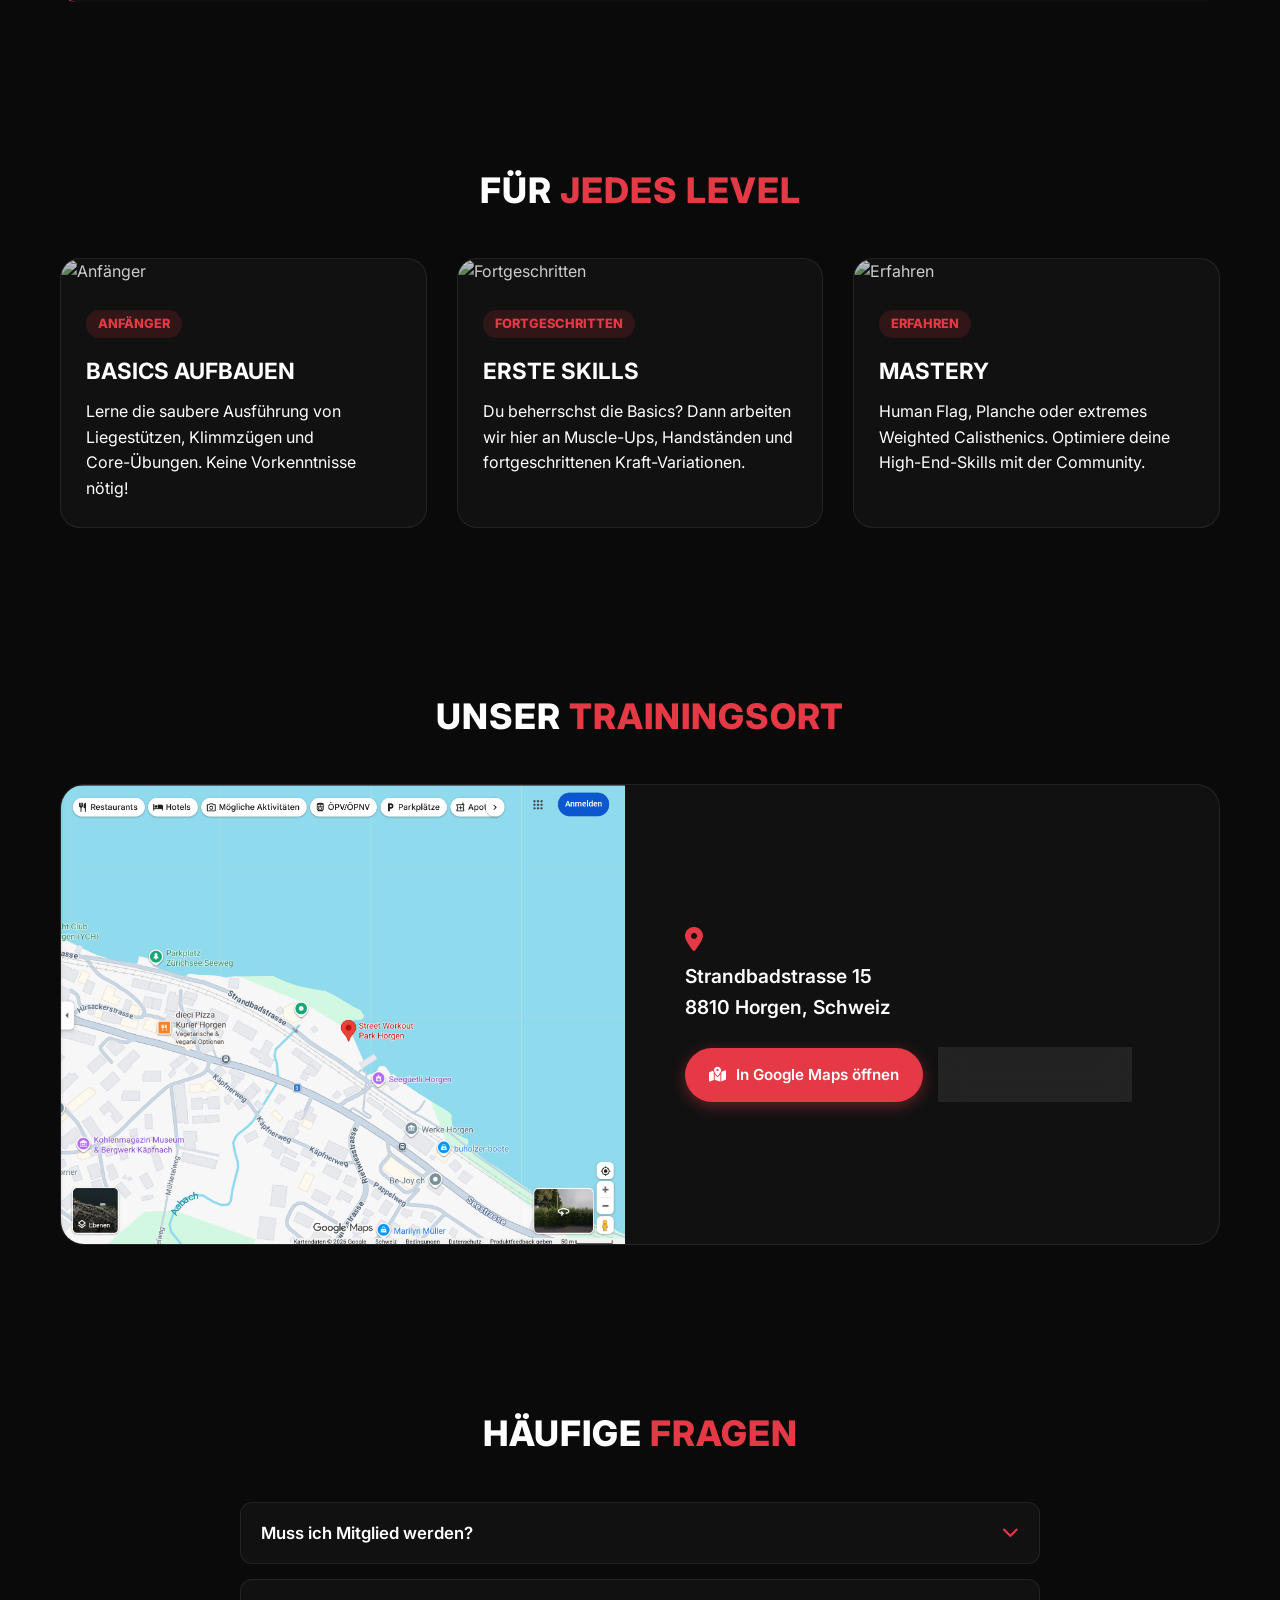
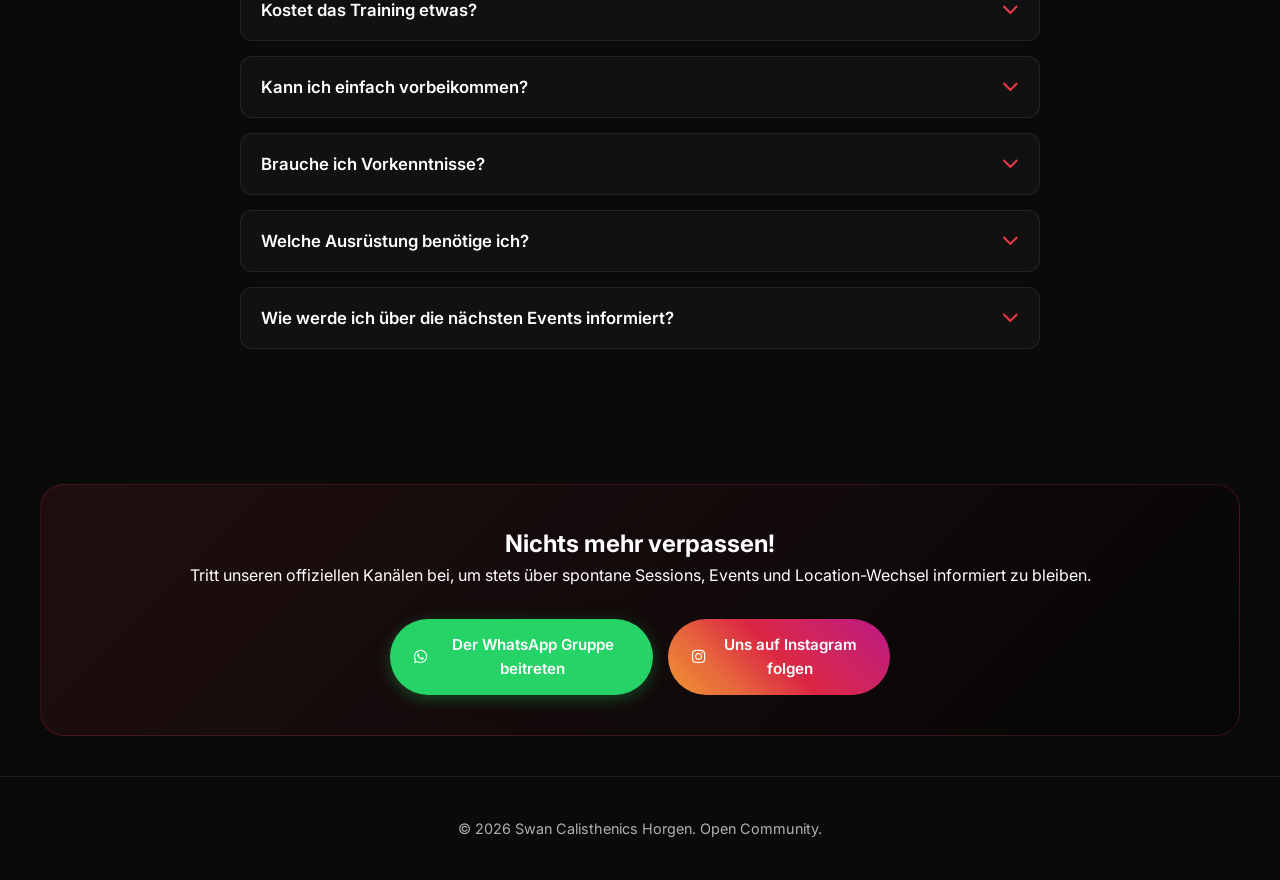
==== commit 4b28b8a3: "Ansprechpersonen hinzugefügt" ====
--- a/index.html
+++ b/index.html
@@ -33,6 +33,7 @@
         <ul class="nav-menu" id="nav-links">
             <li><a href="#home" class="nav-lnk active" onclick="switchPage('home')">Home</a></li>
             <li><a href="#about" class="nav-lnk" onclick="switchPage('home')">Über uns</a></li>
+            <li><a href="#contact-persons" class="nav-lnk" onclick="switchPage('home')">Ansprechpersonen</a></li>
             <li><a href="#times" class="nav-lnk" onclick="switchPage('home')">Zeiten</a></li>
             <li><a href="#location" class="nav-lnk" onclick="switchPage('home')">Standort</a></li>
             <li><a href="#blog" class="nav-lnk" id="blog-menu-item" onclick="switchPage('blog')">Blog</a></li>
@@ -74,6 +75,30 @@
         </div>
     </section>
 
+    <!-- CONTACT PERSONS -->
+    <section id="contact-persons">
+        <h2 class="section-title"><span>Ansprechpersonen</span></h2>
+        <p class="contact-persons-intro">Lerne die Köpfe hinter Swan Calisthenics kennen. Louie und Ale sind die Gründer und deine ersten Ansprechpartner für alles rund um Training und Community.</p>
+        <div class="contact-persons-grid">
+            <div class="contact-person-card">
+                <img src="images/louie.jpg" alt="Louie" class="contact-person-img">
+                <div class="contact-person-info">
+                    <h3>Louie</h3>
+                    <p>Ansprechpartner</p>
+                    <a href="https://www.instagram.com/louie_trainiert/" target="_blank" class="contact-person-social"><i class="fa-brands fa-instagram"></i> @louie_trainiert</a>
+                </div>
+            </div>
+            <div class="contact-person-card">
+                <img src="images/ale.jpg" alt="Ale" class="contact-person-img">
+                <div class="contact-person-info">
+                    <h3>Ale</h3>
+                    <p>Ansprechpartner</p>
+                    <a href="https://www.instagram.com/ale.stenics/" target="_blank" class="contact-person-social"><i class="fa-brands fa-instagram"></i> @ale.stenics</a>
+                </div>
+            </div>
+        </div>
+    </section>
+
     <!-- UNSER TEAM -->
     <section id="team">
         <h2 class="section-title">Unser <span>Team</span></h2>
--- a/css/stylesheet.css
+++ b/css/stylesheet.css
@@ -87,13 +87,21 @@
     display: none;
     font-size: 1.5rem;
     cursor: pointer;
+    color: white; /* Explizit auf Weiß gesetzt */
+    z-index: 1001; /* Über der Navigation */
 }
 
 /* --- GLOBAL BENEFITS / LAYOUT --- */
 section {
-    padding: 80px 20px;
+    padding: 40px 20px; /* Kleinerer Abstand auf Mobile */
     max-width: 1200px;
     margin: 0 auto;
+}
+
+@media (min-width: 768px) {
+    section {
+        padding: 80px 20px; /* Originaler Abstand auf Desktop */
+    }
 }
 
 .section-title {
@@ -146,6 +154,7 @@
     color: white;
     border: 1px solid var(--border-glass);
     backdrop-filter: var(--glass-blur);
+
 }
 
 .btn-secondary:hover {
@@ -183,7 +192,8 @@
 .hero-logo {
     max-width: 140px;
     height: auto;
-    margin-bottom: 20px;
+    margin-bottom: -60px;
+    margin-top: -100px;
     filter: drop-shadow(0 0 15px rgba(255,255,255,0.1));
 }
 
@@ -218,6 +228,10 @@
         flex-direction: row;
         max-width: 100%;
         justify-content: center;
+    }
+    .hero-logo {
+        margin-bottom: 0;
+        margin-top: 0;
     }
 }
 
@@ -252,6 +266,89 @@
 
 @media (min-width: 768px) {
     .about-grid { grid-template-columns: repeat(2, 1fr); }
+}
+
+/* --- CONTACT PERSONS SECTION --- */
+.contact-persons-intro {
+    text-align: center;
+    max-width: 800px;
+    margin: -20px auto 40px auto;
+    color: var(--text-gray);
+}
+
+.contact-persons-grid {
+    display: grid;
+    grid-template-columns: 1fr;
+    gap: 30px;
+}
+
+.contact-person-card {
+    background: var(--bg-card);
+    border: 1px solid var(--border-glass);
+    border-radius: 24px;
+    overflow: hidden;
+    backdrop-filter: var(--glass-blur);
+    text-align: center;
+    transition: transform 0.3s ease;
+}
+
+.contact-person-card:hover {
+    transform: translateY(-5px);
+}
+
+.contact-person-img {
+    width: 100%;
+    height: 350px;
+    object-fit: cover;
+    border-bottom: 1px solid var(--border-glass);
+}
+
+.contact-person-info {
+    padding: 25px;
+}
+
+.contact-person-info h3 {
+    font-size: 1.8rem;
+    text-transform: uppercase;
+    margin-bottom: 5px;
+}
+
+.contact-person-info p {
+    color: var(--accent-red);
+    font-weight: 600;
+    margin-bottom: 15px;
+    text-transform: uppercase;
+    font-size: 0.9rem;
+    letter-spacing: 1px;
+}
+
+.contact-person-social {
+    display: inline-flex;
+    align-items: center;
+    justify-content: center;
+    gap: 8px;
+    padding: 10px 20px;
+    border-radius: 50px;
+    background: linear-gradient(45deg, #f09433 0%, #e6683c 25%, #dc2743 50%, #cc2366 75%, #bc1888 100%);
+    color: white;
+    text-decoration: none;
+    font-size: 0.9rem;
+    font-weight: 600;
+    transition: transform 0.3s ease, box-shadow 0.3s ease;
+}
+
+.contact-person-social:hover {
+    transform: translateY(-2px);
+    box-shadow: 0 4px 15px rgba(220, 39, 67, 0.4);
+    color: white;
+}
+
+@media (min-width: 768px) {
+    .contact-persons-grid {
+        grid-template-columns: repeat(2, 1fr);
+        max-width: 900px;
+        margin: 0 auto;
+    }
 }
 
 /* --- TEAM --- */
@@ -575,6 +672,9 @@
 }
 
 /* --- SEPARATE PLESKHOLDER BLOG PAGE SYSTEM --- */
+.fa-arrow-left {
+    margin-top: 22px;
+}
 .page { display: none; }
 .page.active-page { display: block; }
 
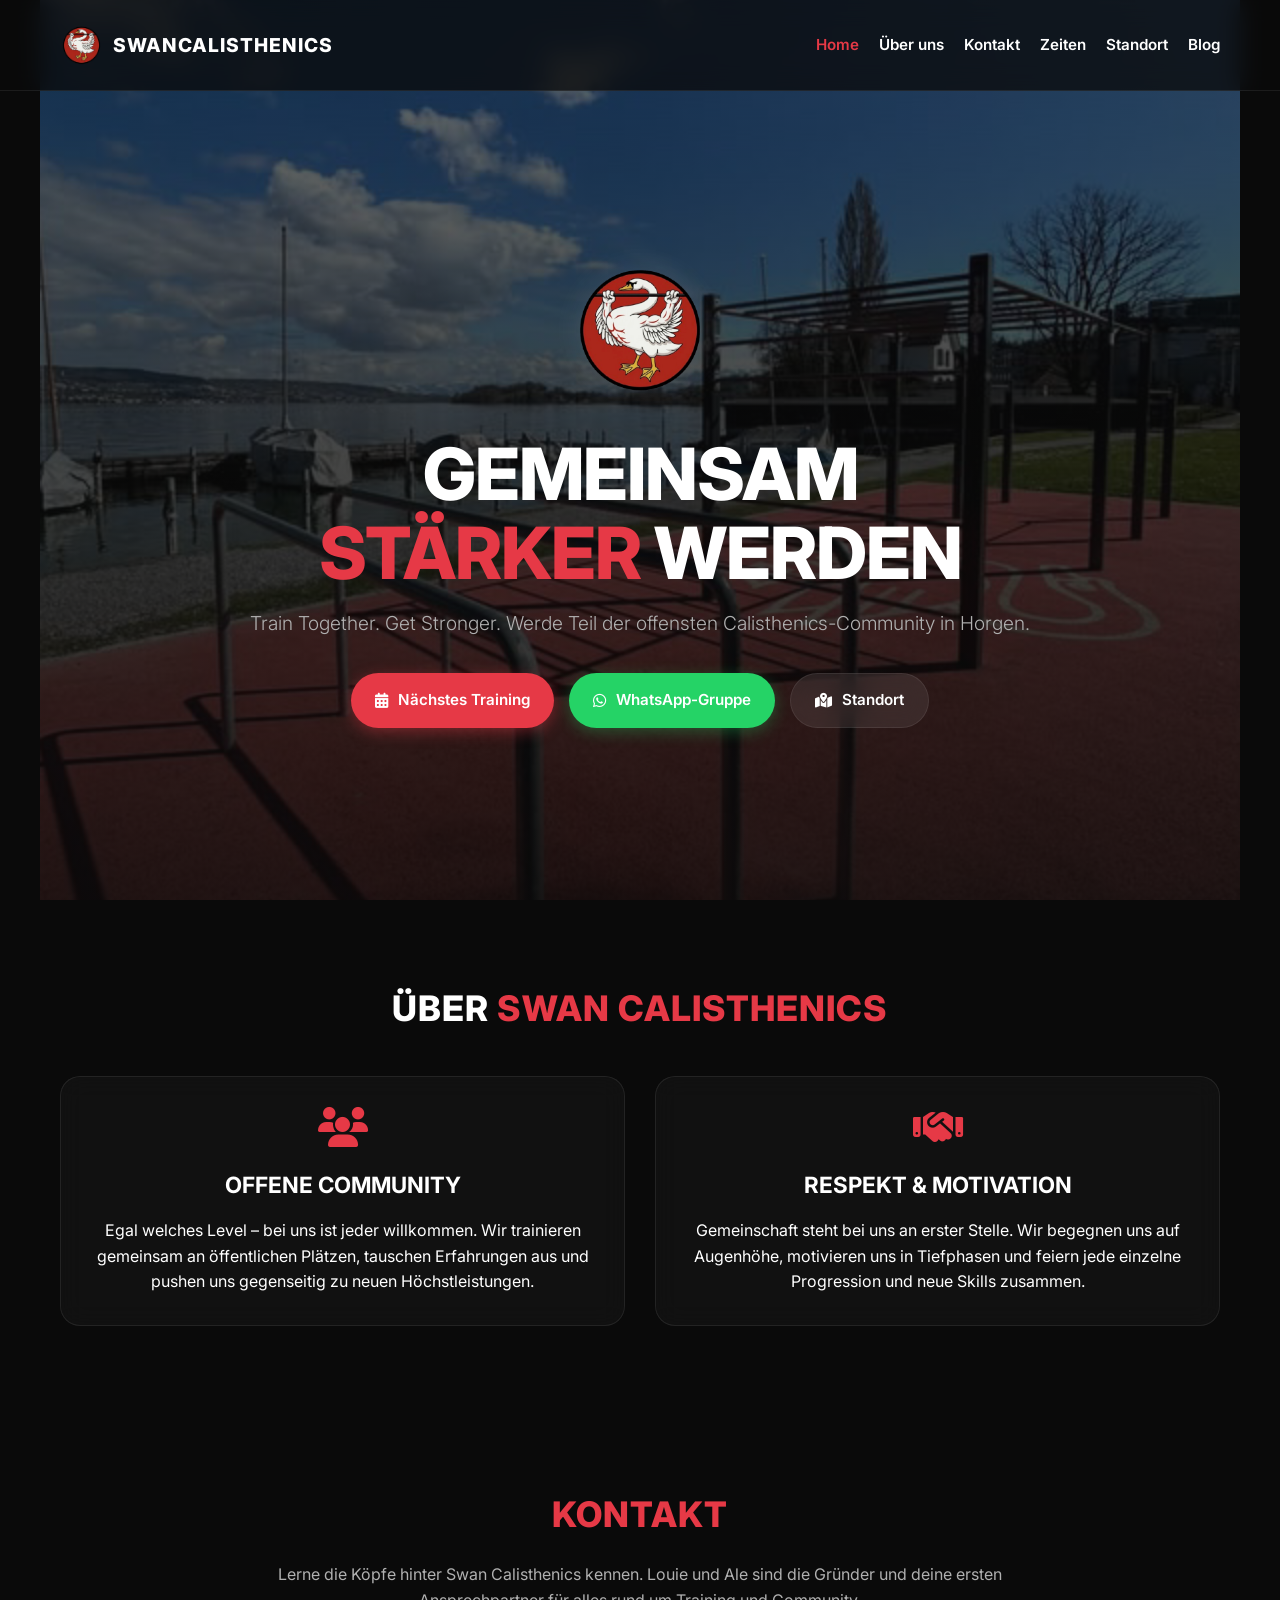
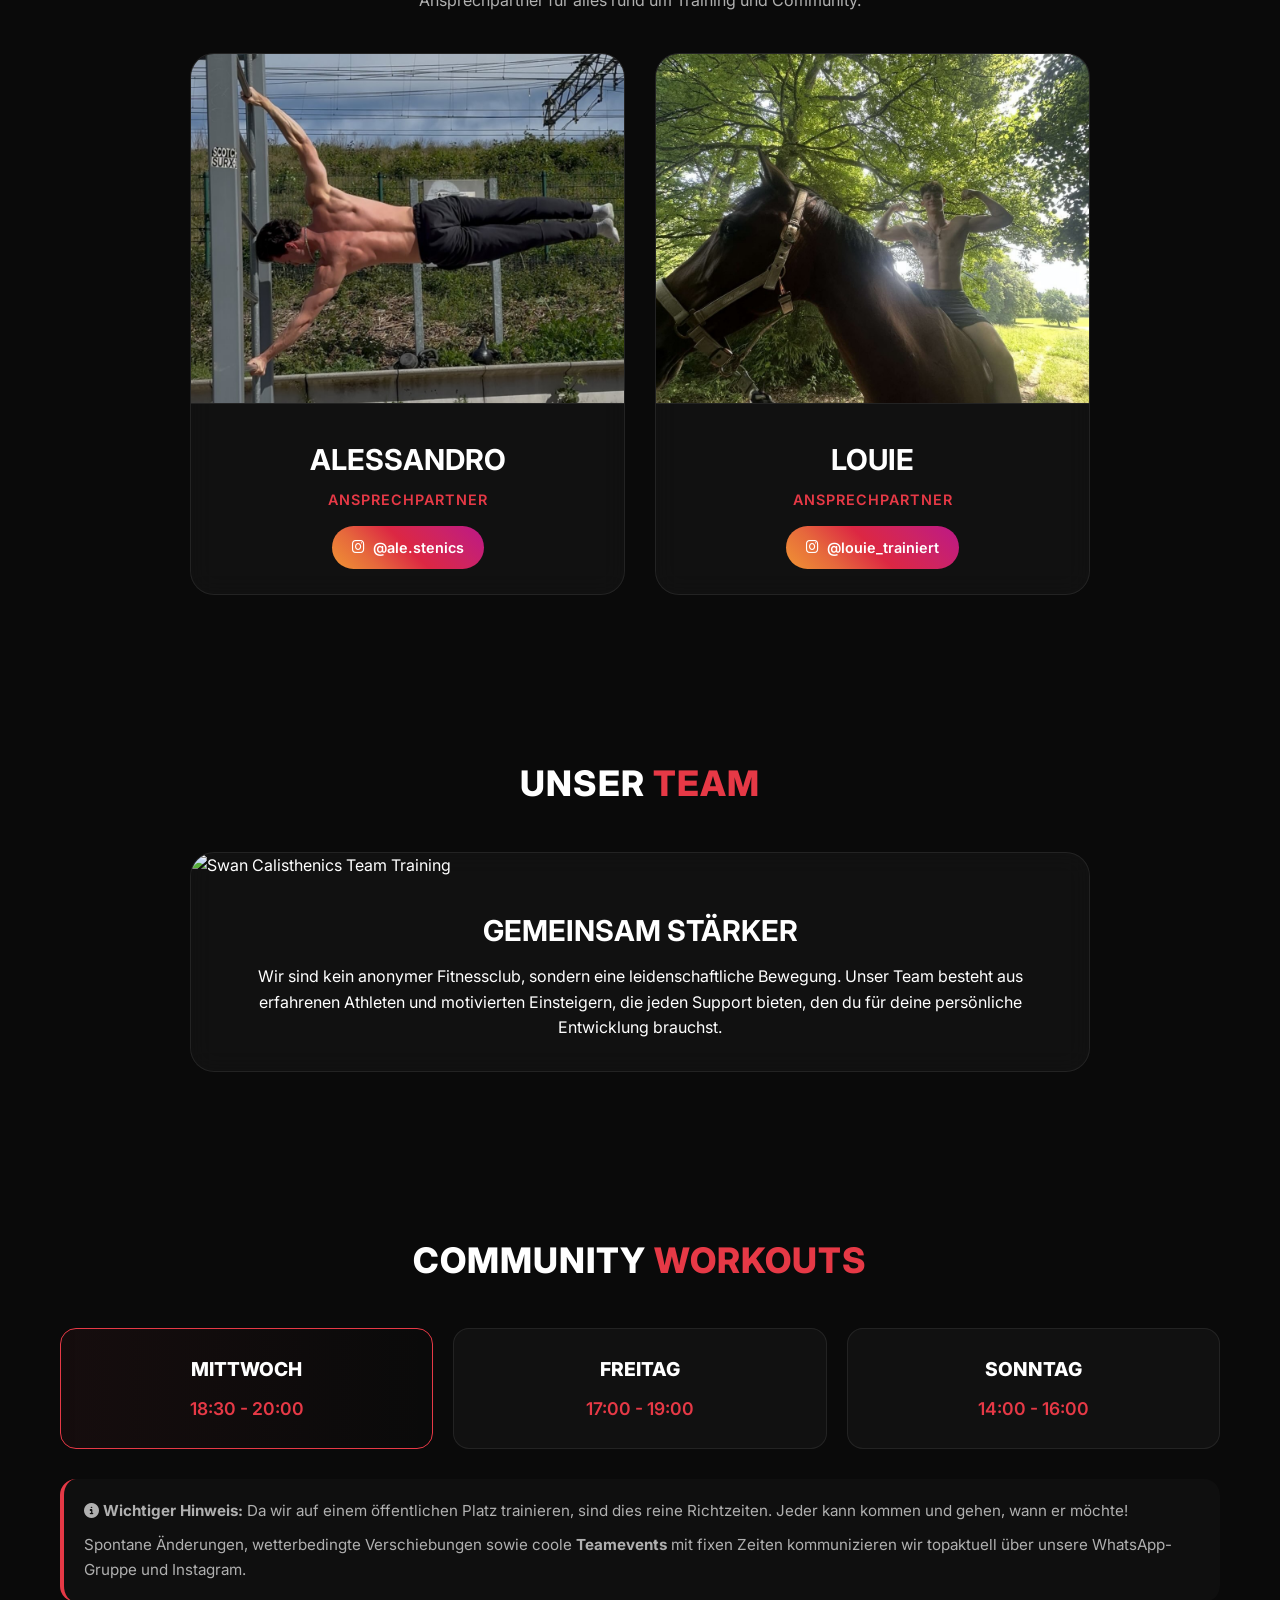
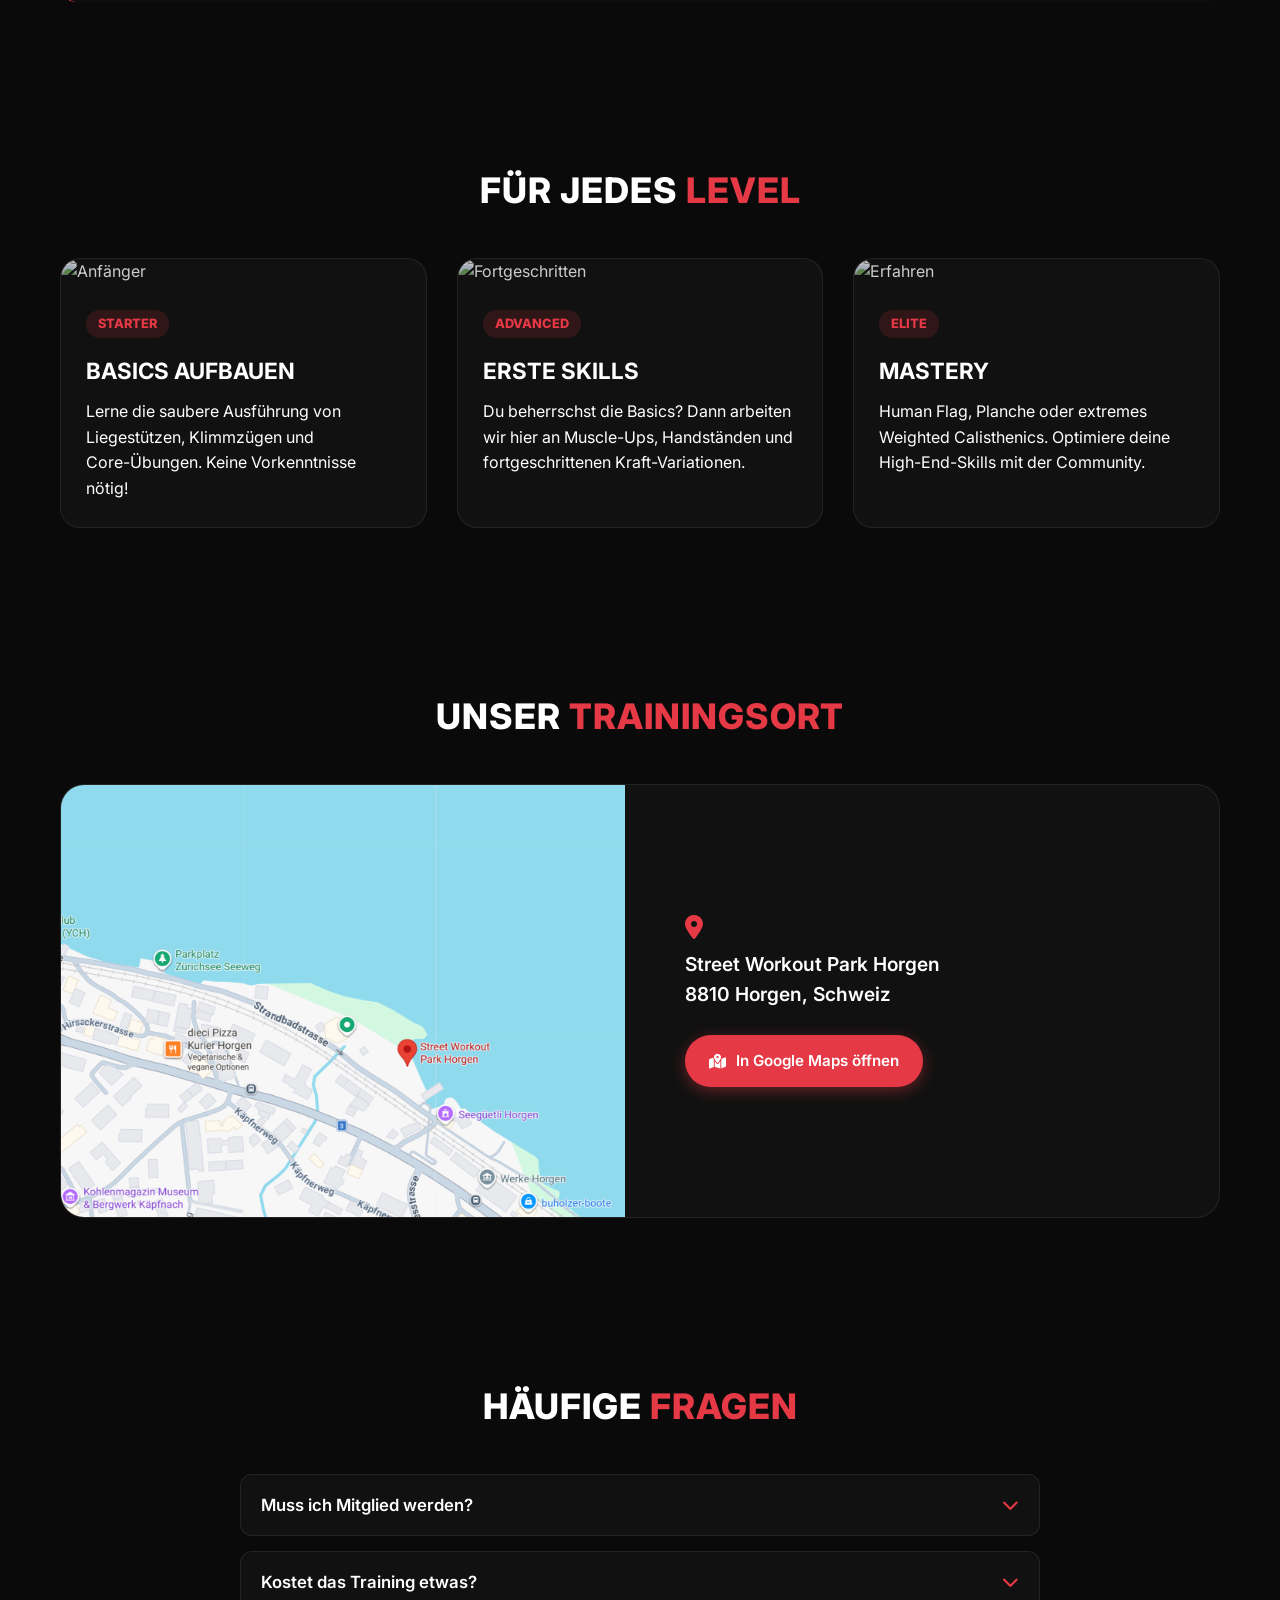
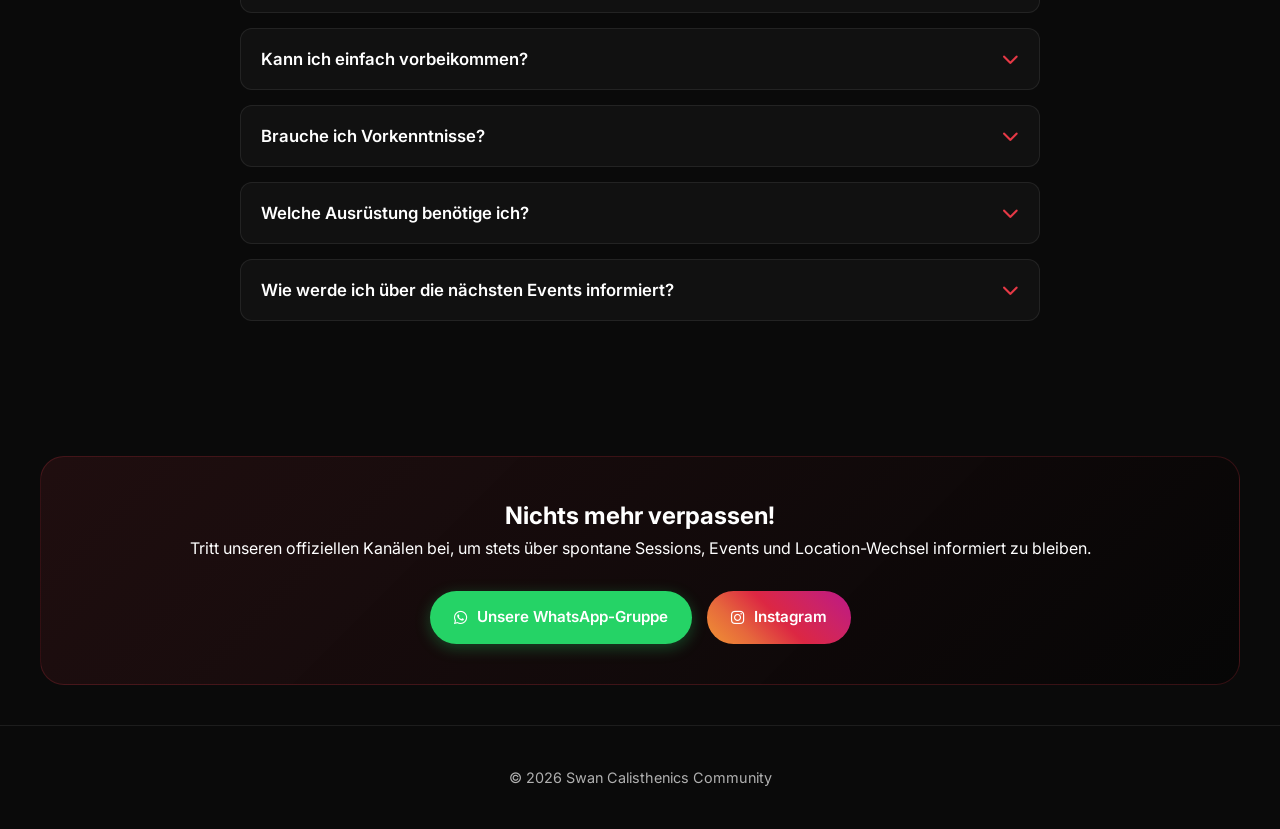
==== commit 657e7660: "Syntaxfehler bearbeitet, logo geändert und Standort bild angepasst." ====
--- a/index.html
+++ b/index.html
@@ -10,13 +10,13 @@
     <title>Swan Calisthenics | Dein Outdoor-Training</title>
 
     <!-- Favicon -->
-    <link rel="icon" type="image/png" href="favicon/favicon-96x96.png" sizes="96x96" />
-    <link rel="icon" type="image/svg+xml" href="favicon/favicon.svg" />
-    <link rel="shortcut icon" href="favicon/favicon.ico" />
-    <link rel="apple-touch-icon" sizes="180x180" href="favicon/apple-touch-icon.png" />
+    <link rel="icon" type="image/png" href="./favicon/favicon-96x96.png" sizes="96x96" />
+    <link rel="icon" type="image/svg+xml" href="./favicon/favicon.svg" />
+    <link rel="shortcut icon" href="./favicon/favicon.ico" />
+    <link rel="apple-touch-icon" sizes="180x180" href="./favicon/apple-touch-icon.png" />
     <meta name="apple-mobile-web-app-title" content="SwCali" />
-    <link rel="manifest" href="favicon/site.webmanifest" />
-    <link rel="stylesheet" href="css/stylesheet.css">
+    <link rel="manifest" href="./favicon/site.webmanifest" />
+    <link rel="stylesheet" href="./css/stylesheet.css">
 </head>
 <body>
 
@@ -24,7 +24,7 @@
 <nav class="navbar">
     <div class="nav-container">
         <a href="#" class="nav-logo" onclick="switchPage('home')">
-            <img src="images/logo.png" alt="Swan Calisthenics Logo">
+            <img src="./images/logo.png" alt="Swan Calisthenics Logo">
             <span>Swancalisthenics</span>
         </a>
         <div class="menu-toggle" id="mobile-menu-btn">
@@ -33,7 +33,7 @@
         <ul class="nav-menu" id="nav-links">
             <li><a href="#home" class="nav-lnk active" onclick="switchPage('home')">Home</a></li>
             <li><a href="#about" class="nav-lnk" onclick="switchPage('home')">Über uns</a></li>
-            <li><a href="#contact-persons" class="nav-lnk" onclick="switchPage('home')">Ansprechpersonen</a></li>
+            <li><a href="#contact-persons" class="nav-lnk" onclick="switchPage('home')">Kontakt</a></li>
             <li><a href="#times" class="nav-lnk" onclick="switchPage('home')">Zeiten</a></li>
             <li><a href="#location" class="nav-lnk" onclick="switchPage('home')">Standort</a></li>
             <li><a href="#blog" class="nav-lnk" id="blog-menu-item" onclick="switchPage('blog')">Blog</a></li>
@@ -47,12 +47,12 @@
     <!-- HERO AREA -->
     <section id="home" class="hero">
         <div class="hero-content">
-            <img src="images/logo.png" alt="Swan Calisthenics Big Logo" class="hero-logo">
-            <h1>Kostenlos.<br>Offen. Gemeinsam.</h1>
+            <img src="./images/logo.png" alt="Swan Calisthenics Big Logo" class="hero-logo">
+            <h1>Gemeinsam<br><span class="redspan">Stärker</span> werden</h1>
             <p>Train Together. Get Stronger. Werde Teil der offensten Calisthenics-Community in Horgen.</p>
             <div class="hero-ctas">
                 <a href="#times" class="btn btn-primary"><i class="fa-solid fa-calendar-days"></i> Nächstes Training</a>
-                <a href="https://chat.whatsapp.com/Lu1Yxhse5a75IWVzupbcaQ?mode=gi_t" target="_blank" class="btn btn-whatsapp"><i class="fa-brands fa-whatsapp"></i> WhatsApp Gruppe</a>
+                <a href="https://chat.whatsapp.com/Lu1Yxhse5a75IWVzupbcaQ?mode=gi_t" target="_blank" class="btn btn-whatsapp"><i class="fa-brands fa-whatsapp"></i> WhatsApp-Gruppe</a>
                 <a href="#location" class="btn btn-secondary"><i class="fa-solid fa-map-location-dot"></i> Standort</a>
             </div>
         </div>
@@ -77,23 +77,23 @@
 
     <!-- CONTACT PERSONS -->
     <section id="contact-persons">
-        <h2 class="section-title"><span>Ansprechpersonen</span></h2>
+        <h2 class="section-title"><span>Kontakt</span></h2>
         <p class="contact-persons-intro">Lerne die Köpfe hinter Swan Calisthenics kennen. Louie und Ale sind die Gründer und deine ersten Ansprechpartner für alles rund um Training und Community.</p>
         <div class="contact-persons-grid">
             <div class="contact-person-card">
-                <img src="images/louie.jpg" alt="Louie" class="contact-person-img">
+                <img src="./images/ale.jpg" alt="Ale" class="contact-person-img">
+                <div class="contact-person-info">
+                    <h3>Alessandro</h3>
+                    <p>Ansprechpartner</p>
+                    <a href="https://www.instagram.com/ale.stenics/" target="_blank" class="contact-person-social"><i class="fa-brands fa-instagram"></i> @ale.stenics</a>
+                </div>
+            </div>
+            <div class="contact-person-card">
+                <img src="./images/louie.jpg" alt="Louie" class="contact-person-img">
                 <div class="contact-person-info">
                     <h3>Louie</h3>
                     <p>Ansprechpartner</p>
                     <a href="https://www.instagram.com/louie_trainiert/" target="_blank" class="contact-person-social"><i class="fa-brands fa-instagram"></i> @louie_trainiert</a>
-                </div>
-            </div>
-            <div class="contact-person-card">
-                <img src="images/ale.jpg" alt="Ale" class="contact-person-img">
-                <div class="contact-person-info">
-                    <h3>Ale</h3>
-                    <p>Ansprechpartner</p>
-                    <a href="https://www.instagram.com/ale.stenics/" target="_blank" class="contact-person-social"><i class="fa-brands fa-instagram"></i> @ale.stenics</a>
                 </div>
             </div>
         </div>
@@ -104,7 +104,7 @@
         <h2 class="section-title">Unser <span>Team</span></h2>
         <div class="team-container">
             <div class="team-image-wrapper">
-                <img src="images/team.jpg" alt="Swan Calisthenics Team Training" class="team-image">
+                <img src="./images/team.jpg" alt="Swan Calisthenics Team Training" class="team-image">
             </div>
             <div class="team-details">
                 <h3>Gemeinsam Stärker</h3>
@@ -115,7 +115,7 @@
 
     <!-- TRAININGSZEITEN -->
     <section id="times">
-        <h2 class="section-title">Unsere <span>Richtzeiten</span></h2>
+        <h2 class="section-title">Community <span>Workouts</span></h2>
         <div class="times-grid">
             <div class="time-card highlight">
                 <div class="day-name">Mittwoch</div>
@@ -138,12 +138,12 @@
 
     <!-- LEVEL GUIDE -->
     <section id="levels">
-        <h2 class="section-title">Für <span>jedes Level</span></h2>
+        <h2 class="section-title">Für jedes <span>Level</span></h2>
         <div class="level-grid">
             <div class="level-card">
                 <img src="https://images.unsplash.com/photo-1571019613454-1cb2f99b2d8b?auto=format&fit=crop&w=500&q=80" alt="Anfänger" class="level-img">
                 <div class="level-content">
-                    <span class="level-badge">Anfänger</span>
+                    <span class="level-badge">Starter</span>
                     <h3>Basics Aufbauen</h3>
                     <p>Lerne die saubere Ausführung von Liegestützen, Klimmzügen und Core-Übungen. Keine Vorkenntnisse nötig!</p>
                 </div>
@@ -151,7 +151,7 @@
             <div class="level-card">
                 <img src="https://images.unsplash.com/photo-1598971639058-fab3c3109a00?auto=format&fit=crop&w=500&q=80" alt="Fortgeschritten" class="level-img">
                 <div class="level-content">
-                    <span class="level-badge">Fortgeschritten</span>
+                    <span class="level-badge">Advanced</span>
                     <h3>Erste Skills</h3>
                     <p>Du beherrschst die Basics? Dann arbeiten wir hier an Muscle-Ups, Handständen und fortgeschrittenen Kraft-Variationen.</p>
                 </div>
@@ -159,7 +159,7 @@
             <div class="level-card">
                 <img src="https://images.unsplash.com/photo-1517838277536-f5f99be501cd?auto=format&fit=crop&w=500&q=80" alt="Erfahren" class="level-img">
                 <div class="level-content">
-                    <span class="level-badge">Erfahren</span>
+                    <span class="level-badge">Elite</span>
                     <h3>Mastery</h3>
                     <p>Human Flag, Planche oder extremes Weighted Calisthenics. Optimiere deine High-End-Skills mit der Community.</p>
                 </div>
@@ -171,15 +171,14 @@
     <section id="location">
         <h2 class="section-title">Unser <span>Trainingsort</span></h2>
         <div class="location-container">
-            <img src="images/standort.png" alt="Street Workout Park Horgen Map Standort" class="map-img">
+            <img src="./images/standort.png" alt="Street Workout Park Horgen Map Standort" class="map-img">
             <div class="location-details">
                 <div class="address-box">
                     <i class="fa-solid fa-location-dot"></i>
-                    <p>Strandbadstrasse 15<br>8810 Horgen, Schweiz</p>
+                    <p>Street Workout Park Horgen<br>8810 Horgen, Schweiz</p>
                 </div>
                 <div class="location-ctas">
-                    <a href="https://maps.google.com/?q=Strandbadstrasse+15+8810+Horgen" target="_blank" class="btn btn-primary"><i class="fa-solid fa-map-marked-alt"></i> In Google Maps öffnen</a>
-                    <a href="https://www.google.com/maps/dir/?api=1&destination=Strandbadstrasse+15+8810+Horgen" target="_blank" class="btn btn-secondary"><i class="fa-solid fa-navigation"></i> Navigation starten</a>
+                    <a href="https://maps.google.com/?q=Street Workout Park Horgen+8810+Horgen" target="_blank" class="btn btn-primary"><i class="fa-solid fa-map-marked-alt"></i> In Google Maps öffnen</a>
                 </div>
             </div>
         </div>
@@ -195,7 +194,7 @@
             </div>
             <div class="faq-item">
                 <button class="faq-trigger">Kostet das Training etwas? <i class="fa-solid fa-chevron-down"></i></button>
-                <div class="faq-content"><p>Das Training ist zu 100% kostenlos. Da wir den öffentlichen Street Workout Park nutzen, fallen keine Gebühren an.</p></div>
+                <div class="faq-content"><p>Das Training ist kostenlos. Da wir den öffentlichen Street Workout Park nutzen, fallen keine Gebühren an.</p></div>
             </div>
             <div class="faq-item">
                 <button class="faq-trigger">Kann ich einfach vorbeikommen? <i class="fa-solid fa-chevron-down"></i></button>
@@ -211,7 +210,7 @@
             </div>
             <div class="faq-item">
                 <button class="faq-trigger">Wie werde ich über die nächsten Events informiert? <i class="fa-solid fa-chevron-down"></i></button>
-                <div class="faq-content"><p>Über unsere Whatsapp Gruppe oder Instagram Kanal erhältst du immer die aktuellsten Infos.</p></div>
+                <div class="faq-content"><p>Über unsere WhatsApp-Gruppe oder Instagram-Kanal erhältst du immer die aktuellsten Informationen.</p></div>
             </div>
         </div>
     </section>
@@ -221,8 +220,8 @@
         <h2>Nichts mehr verpassen!</h2>
         <p>Tritt unseren offiziellen Kanälen bei, um stets über spontane Sessions, Events und Location-Wechsel informiert zu bleiben.</p>
         <div class="com-buttons">
-            <a href="https://chat.whatsapp.com/Lu1Yxhse5a75IWVzupbcaQ?mode=gi_t" target="_blank" class="btn btn-whatsapp"><i class="fa-brands fa-whatsapp"></i> Der WhatsApp Gruppe beitreten</a>
-            <a href="https://www.instagram.com/swancalisthenics/" target="_blank" class="btn btn-insta"><i class="fa-brands fa-instagram"></i> Uns auf Instagram folgen</a>
+            <a href="https://chat.whatsapp.com/Lu1Yxhse5a75IWVzupbcaQ?mode=gi_t" target="_blank" class="btn btn-whatsapp"><i class="fa-brands fa-whatsapp"></i> Unsere WhatsApp-Gruppe</a>
+            <a href="https://www.instagram.com/swancalisthenics/" target="_blank" class="btn btn-insta"><i class="fa-brands fa-instagram"></i>Instagram</a>
         </div>
     </section>
 
@@ -242,7 +241,7 @@
 
 <!-- FOOTER -->
 <footer>
-    <p>&copy; 2026 Swan Calisthenics Horgen. Open Community.</p>
+    <p>&copy; 2026 Swan Calisthenics Community</p>
 </footer>
 
 <!-- BACK TO TOP BUTTON -->
--- a/css/stylesheet.css
+++ b/css/stylesheet.css
@@ -16,6 +16,9 @@
     font-family: 'Inter', sans-serif;
     scroll-behavior: smooth;
     -webkit-tap-highlight-color: transparent;
+}
+.redspan {
+    color: var(--accent-red);
 }
 
 body {
@@ -192,8 +195,8 @@
 .hero-logo {
     max-width: 140px;
     height: auto;
-    margin-bottom: -60px;
-    margin-top: -100px;
+    margin-bottom: -30px;
+    margin-top: -80px;
     filter: drop-shadow(0 0 15px rgba(255,255,255,0.1));
 }
 
@@ -653,7 +656,17 @@
 
 /* --- MOBILE MENU OVERLAY --- */
 @media (max-width: 767px) {
-    .menu-toggle { display: block; }
+    .nav-container {
+        padding: 15px 10px;
+    }
+    .nav-logo {
+        gap: 6px;
+        font-size: 1rem; /* Schriftgröße verkleinert (Lösung 2) */
+    }
+    .menu-toggle { 
+        display: block; 
+        flex-shrink: 0;
+    }
     .nav-menu {
         position: fixed;
         top: 66px;
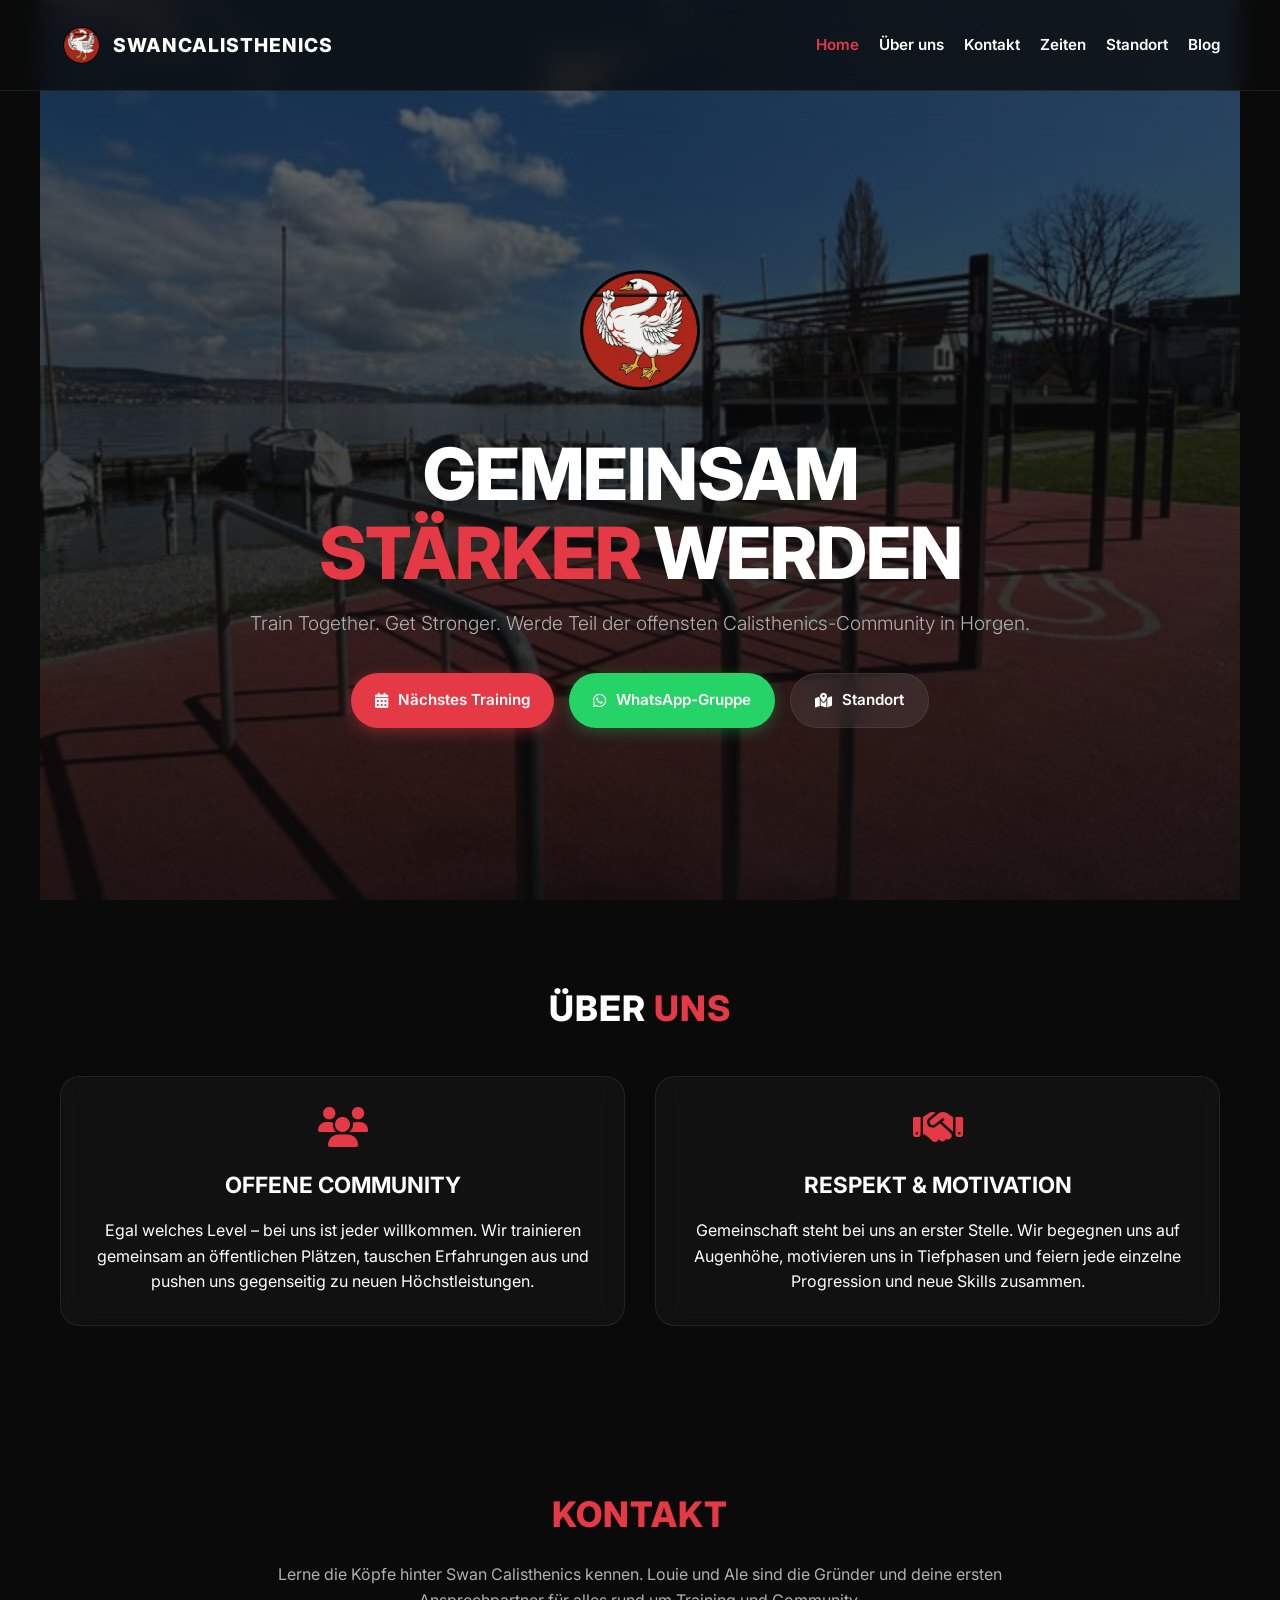
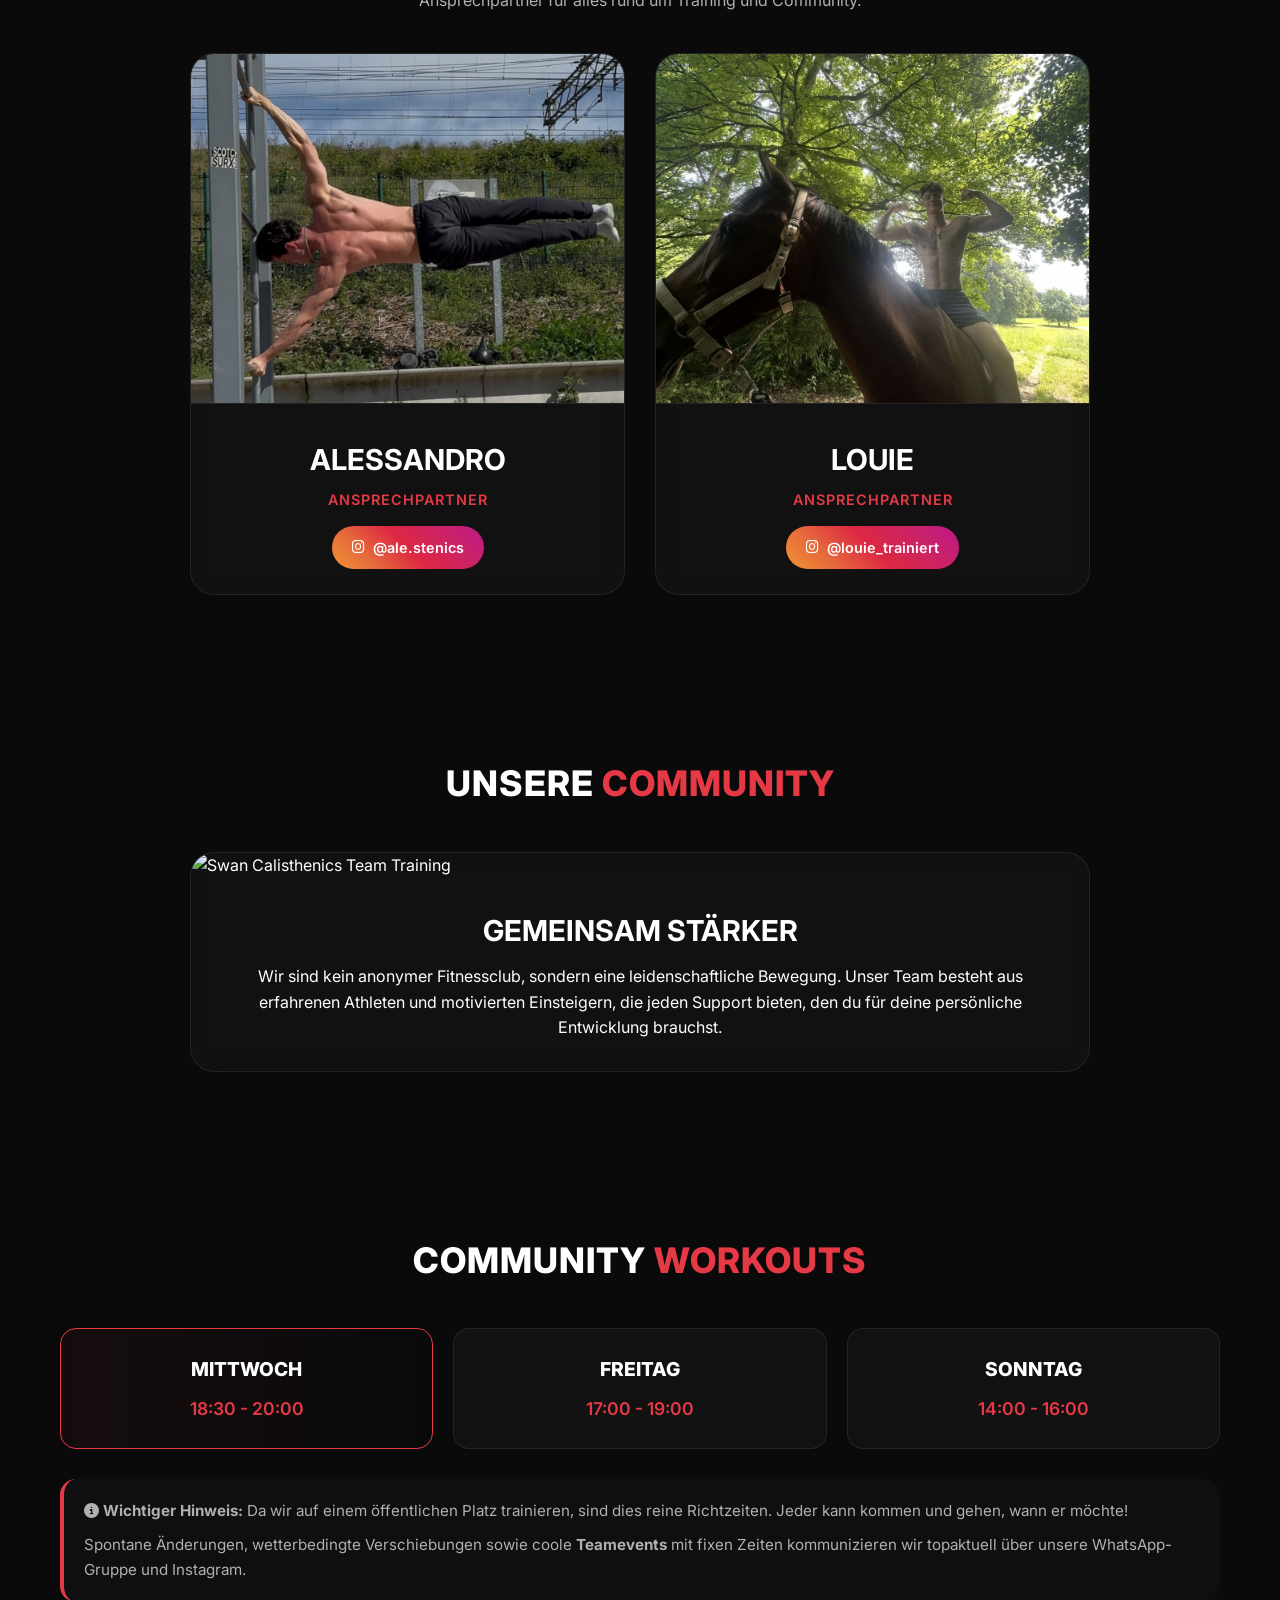
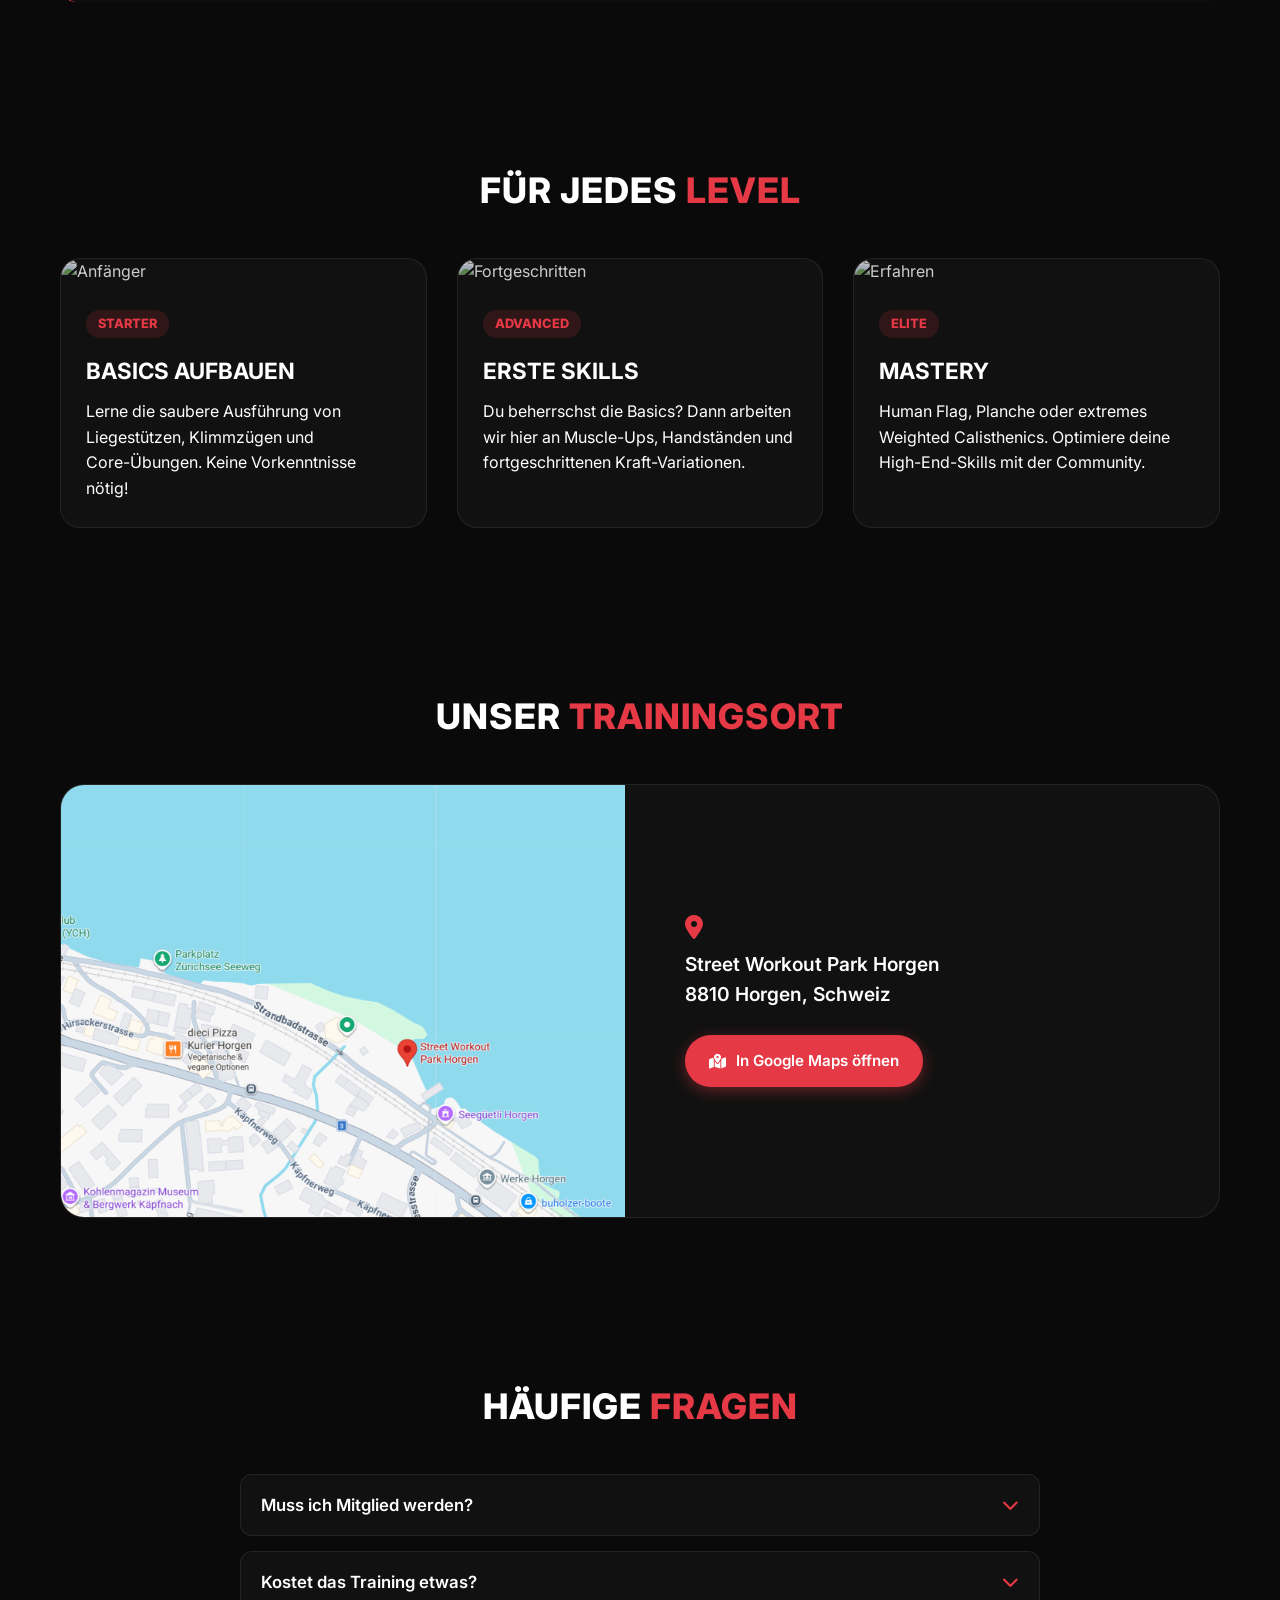
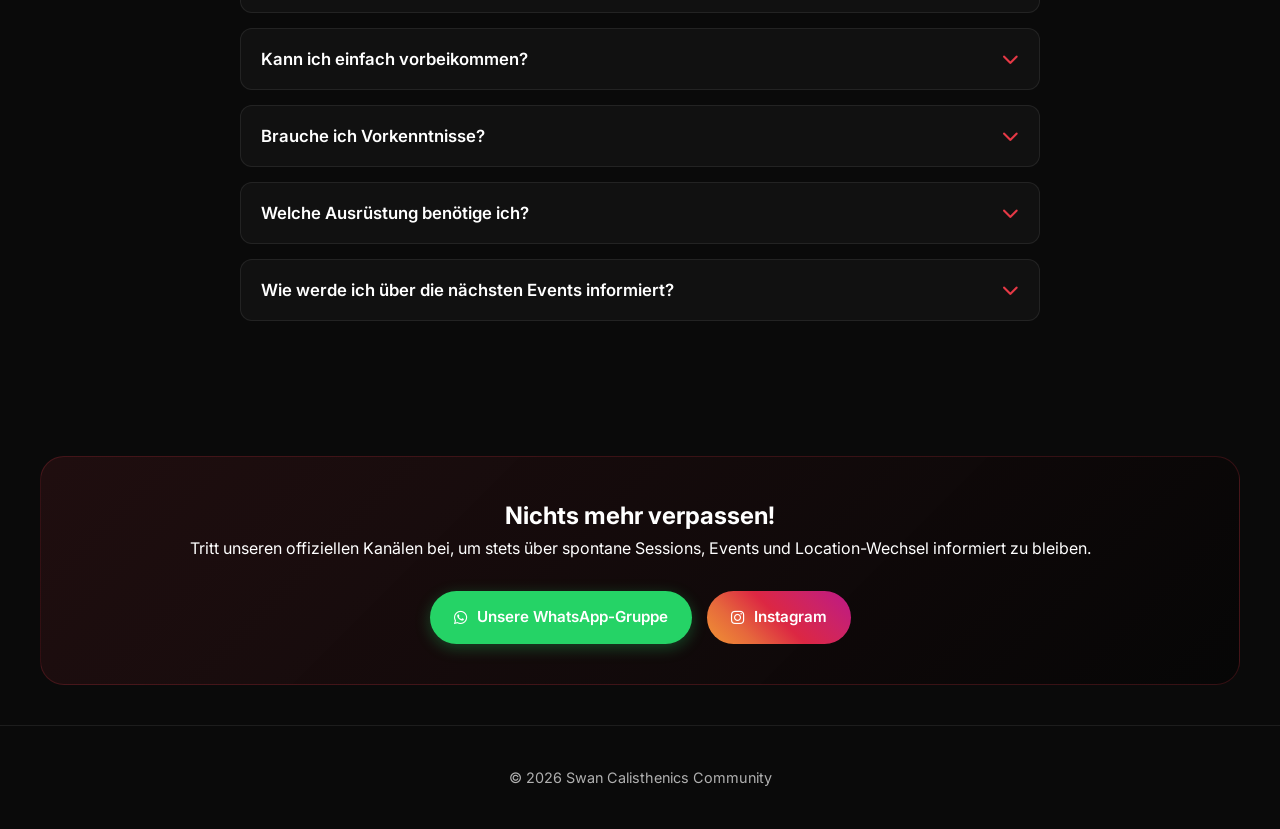
==== commit 0d033b41: "Syntax geändert" ====
--- a/index.html
+++ b/index.html
@@ -60,7 +60,7 @@
 
     <!-- ÜBER UNS -->
     <section id="about">
-        <h2 class="section-title">Über <span>Swan Calisthenics</span></h2>
+        <h2 class="section-title">Über <span>Uns</span></h2>
         <div class="about-grid">
             <div class="about-card">
                 <i class="fa-solid fa-users"></i>
@@ -101,7 +101,7 @@
 
     <!-- UNSER TEAM -->
     <section id="team">
-        <h2 class="section-title">Unser <span>Team</span></h2>
+        <h2 class="section-title">Unsere <span>Community</span></h2>
         <div class="team-container">
             <div class="team-image-wrapper">
                 <img src="./images/team.jpg" alt="Swan Calisthenics Team Training" class="team-image">
